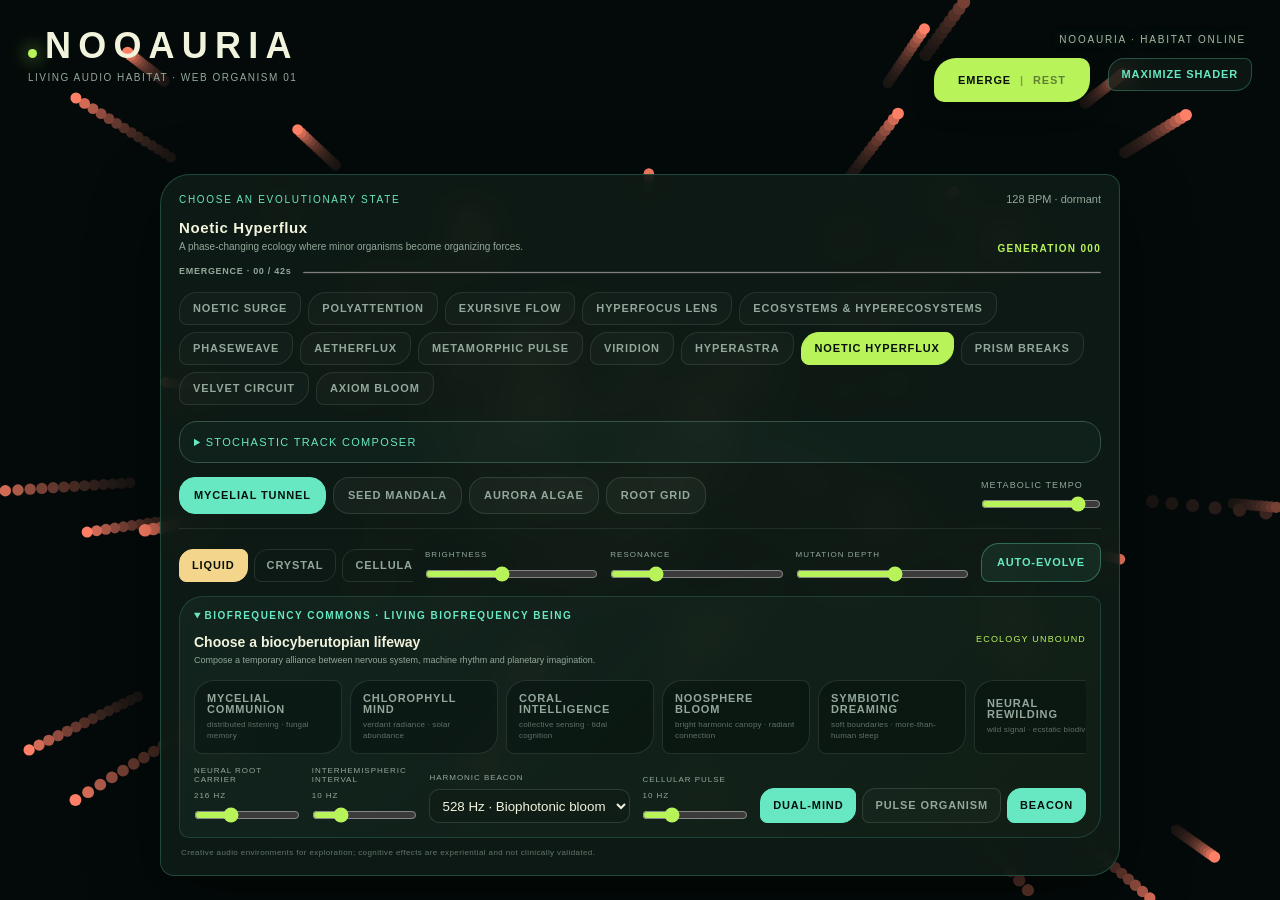
==== app/src/main/assets/web/index.html @ 14dcda0f "Make Exursive Flow surges dominate the background mix" ====
<!DOCTYPE html>
<html lang="en">
<head>
  <meta charset="UTF-8">
  <meta name="viewport" content="width=device-width, initial-scale=1.0, maximum-scale=1.0, user-scalable=no">
  <meta name="theme-color" content="#07100c">
  <meta name="description" content="Nooauria is a living audio ecology of evolutionary force amplifiers, spectral organisms and exursive generative music.">
  <title>Nooauria — Hyperacoustic Force Amplifiers</title>
  <style>
    * { margin: 0; padding: 0; box-sizing: border-box; }
    body, html { width: 100%; height: 100%; overflow: hidden; background-color: #07100C; font-family: sans-serif; }
    #canvas { width: 100%; height: 100%; display: block; }
    #overlay {
      position: absolute; top: 34px; right: 34px;
      color: rgba(241,243,220,0.72); font-size: 10px;
      letter-spacing: 1.8px; text-transform: uppercase;
      pointer-events: none; text-shadow: 0 0 12px rgba(103,232,194,0.35);
    }
    #brand { position: absolute; top: 28px; left: 28px; color: #f1f3dc; }
    #brand strong { display:block; font: 800 clamp(22px,3vw,36px)/1 sans-serif; letter-spacing:.2em; }
    #brand span { display:block; margin-top:8px; color:#93a89b; font-size:10px; letter-spacing:.15em; text-transform:uppercase; }
    #bio-mark { display:inline-block; width:9px; height:9px; margin-right:8px; border-radius:50%; background:#b8f35a; box-shadow:0 0 18px #b8f35a; }
    #maximize-shader { position:absolute; top:58px; right:28px; z-index:4; padding:10px 13px; color:#67e8c2; background:rgba(16,29,23,.72); border:1px solid rgba(103,232,194,.28); border-radius:16px 7px 16px 7px; backdrop-filter:blur(12px); }
    body.shader-maximized #control-dock, body.shader-maximized #brand, body.shader-maximized #overlay { opacity:0; pointer-events:none; }
    body.shader-maximized #maximize-shader { top:18px; right:18px; opacity:.55; }
    body.shader-maximized #awaken { top:18px; }
    #control-dock {
      position:absolute; left:50%; bottom:24px; transform:translateX(-50%); width:min(960px,calc(100% - 32px));
      padding:18px; color:#f1f3dc; background:rgba(16,29,23,.86); border:1px solid rgba(103,232,194,.22);
      border-radius:30px 14px 30px 14px; backdrop-filter:blur(20px); box-shadow:0 22px 70px rgba(0,0,0,.4);
    }
    .dock-head { display:flex; align-items:center; justify-content:space-between; gap:16px; margin-bottom:14px; }
    .eyebrow { color:#67e8c2; font-size:10px; letter-spacing:.17em; text-transform:uppercase; }
    .pulse { color:#93a89b; font-size:11px; }
    .controls { display:grid; grid-template-columns:minmax(0,1fr) auto; gap:14px; align-items:center; }
    button { border:0; font:700 11px/1 sans-serif; letter-spacing:.08em; cursor:pointer; }
    #awaken { position:absolute; top:58px; right:190px; z-index:4; display:flex; align-items:center; justify-content:center; gap:9px; min-width:156px; min-height:44px; padding:15px 18px; color:#07100c; background:#b8f35a; border-radius:22px 10px 22px 10px; box-shadow:0 6px 24px rgba(0,0,0,.25); }
    #awaken.live { background:#ff8066; }
    #awaken .rest-label, #awaken.live .emerge-label { opacity:.5; }
    #awaken.live .rest-label { opacity:1; }
    #awaken .playback-divider { opacity:.35; }
    #awaken:focus-visible { outline:2px solid #f1f3dc; outline-offset:4px; }
    .species { display:flex; gap:7px; overflow:auto; scrollbar-width:none; }
    .species button { padding:12px 14px; white-space:nowrap; color:#93a89b; background:rgba(255,255,255,.035); border:1px solid rgba(147,168,155,.2); border-radius:16px; }
    .species button.active { color:#07100c; background:#67e8c2; border-color:#67e8c2; }
    .tempo { display:flex; flex-direction:column; min-width:120px; gap:6px; color:#93a89b; font-size:9px; letter-spacing:.12em; text-transform:uppercase; }
    input[type=range] { width:120px; accent-color:#b8f35a; }
    .spectral-lab { display:grid; grid-template-columns:1.35fr repeat(3,1fr) auto; gap:12px; align-items:end; margin-top:14px; padding-top:14px; border-top:1px solid rgba(147,168,155,.14); }
    .spectrum-types { display:flex; gap:6px; overflow:auto; scrollbar-width:none; }
    .spectrum-types button { padding:10px 12px; color:#93a89b; background:transparent; border:1px solid rgba(147,168,155,.18); border-radius:14px 7px 14px 7px; white-space:nowrap; }
    .spectrum-types button.active { color:#07100c; background:#f3d58b; border-color:#f3d58b; }
    .spectral-lab label { display:flex; flex-direction:column; gap:7px; color:#93a89b; font-size:8px; letter-spacing:.13em; text-transform:uppercase; }
    .spectral-lab input { width:100%; }
    #evolve { padding:13px 15px; color:#67e8c2; background:rgba(103,232,194,.08); border:1px solid rgba(103,232,194,.35); border-radius:18px 8px 18px 8px; }
    #evolve.active { color:#07100c; background:#67e8c2; box-shadow:0 0 26px rgba(103,232,194,.25); }
    .amplifier-meta { display:flex; align-items:end; justify-content:space-between; gap:20px; margin-bottom:12px; }
    .amplifier-meta strong { display:block; margin-bottom:4px; color:#f1f3dc; font-size:15px; letter-spacing:.04em; }
    .amplifier-meta p { margin:0; color:#93a89b; font-size:10px; line-height:1.4; }
    .generation { flex:0 0 auto; color:#b8f35a; font:700 10px/1 sans-serif; letter-spacing:.13em; text-transform:uppercase; }
    .arrangement-status { display:flex; align-items:center; gap:12px; margin-bottom:12px; color:#93a89b; font:700 9px/1.3 sans-serif; letter-spacing:.08em; }
    #arrangement-readout { white-space:nowrap; }
    #arrangement-progress { flex:1; min-width:0; height:3px; accent-color:#67e8c2; }
    .amplifier-rail { display:flex; flex-wrap:wrap; gap:7px; margin:0 -2px 14px; padding:2px; }
    .amplifier-rail button { padding:10px 13px; color:#93a89b; background:rgba(255,255,255,.025); border:1px solid rgba(147,168,155,.16); border-radius:18px 8px 18px 8px; white-space:nowrap; }
    .amplifier-rail button.active { color:#07100c; background:#b8f35a; border-color:#b8f35a; }
    .disclaimer { margin:10px 2px 0; color:rgba(147,168,155,.65); font-size:8px; letter-spacing:.05em; }
    .resonance-lab { margin-top:14px; padding:14px; background:linear-gradient(135deg,rgba(103,232,194,.055),rgba(184,243,90,.025)); border:1px solid rgba(103,232,194,.16); border-radius:24px 10px 24px 10px; }
    .resonance-lab summary { color:#67e8c2; font:700 10px/1 sans-serif; letter-spacing:.15em; text-transform:uppercase; cursor:pointer; }
    .resonance-intro { display:flex; justify-content:space-between; gap:20px; margin-top:13px; }
    .resonance-intro strong { display:block; color:#f1f3dc; font-size:14px; }
    .resonance-intro p { max-width:540px; margin-top:4px; color:#93a89b; font-size:9px; line-height:1.45; }
    .ecology-state { color:#b8f35a; font-size:9px; letter-spacing:.13em; text-transform:uppercase; white-space:nowrap; }
    .lifeway-rail { display:flex; gap:8px; margin-top:13px; overflow:auto; scrollbar-width:none; }
    .lifeway-rail button { min-width:148px; padding:12px; color:#93a89b; text-align:left; background:rgba(7,16,12,.42); border:1px solid rgba(147,168,155,.18); border-radius:20px 8px 20px 8px; white-space:normal; }
    .lifeway-rail button span { display:block; margin-top:5px; color:rgba(147,168,155,.62); font-size:8px; font-weight:400; letter-spacing:.02em; line-height:1.3; }
    .lifeway-rail button.active { color:#07100c; background:#b8f35a; border-color:#b8f35a; }
    .lifeway-rail button.active span { color:rgba(7,16,12,.68); }
    .frequency-grid { display:grid; grid-template-columns:repeat(4,1fr) auto; gap:12px; align-items:end; margin-top:12px; }
    .frequency-grid label { display:flex; flex-direction:column; gap:7px; color:#93a89b; font-size:8px; letter-spacing:.12em; text-transform:uppercase; }
    .frequency-grid input { width:100%; }
    .frequency-grid select { min-height:34px; padding:0 8px; color:#f1f3dc; background:#101d17; border:1px solid rgba(147,168,155,.22); border-radius:10px; }
    .tone-toggles { display:flex; gap:6px; }
    .tone-toggles button { padding:11px 12px; color:#93a89b; background:rgba(255,255,255,.025); border:1px solid rgba(147,168,155,.2); border-radius:14px 7px 14px 7px; }
    .tone-toggles button.active { color:#07100c; background:#67e8c2; border-color:#67e8c2; }
    @media(max-width:680px){
      #brand{top:20px;left:20px} #overlay{top:72px;left:20px;right:auto} #maximize-shader{top:96px;right:20px} #awaken{top:96px;left:20px;right:auto}
      #control-dock{bottom:10px;padding:14px;max-height:min(76vh,calc(100dvh - 160px));overflow:auto}.controls{grid-template-columns:1fr}.species{grid-column:1/-1;grid-row:1}.tempo{display:none}.spectral-lab{grid-template-columns:1fr 1fr}.spectrum-types{grid-column:1/-1}.spectral-lab label:nth-of-type(3){display:none}#evolve{align-self:stretch}.amplifier-meta{align-items:start}.amplifier-meta p{max-width:260px}.frequency-grid{grid-template-columns:1fr 1fr}.tone-toggles{grid-column:1/-1}.frequency-grid label:nth-of-type(3){grid-column:1/-1}
    }
    @media(max-width:380px){
      #awaken{min-width:136px;gap:6px;padding:15px 12px;font-size:10px} #maximize-shader{padding:12px 10px;font-size:9px}
    }
    #control-dock { max-height:calc(100dvh - 150px); overflow:auto; }
    .track-composer { margin-bottom:14px; padding:14px; border:1px solid #355348; border-radius:18px; background:rgba(103,232,194,.04); }
    .track-composer summary { color:#67e8c2; cursor:pointer; font-size:11px; letter-spacing:.12em; }
    .track-composer p { color:#93a89b; font-size:11px; line-height:1.5; margin:10px 0; }
    .track-pool { display:flex; flex-wrap:wrap; gap:8px 14px; margin:12px 0; }
    .track-pool label { color:#d2e5d9; font-size:11px; display:flex; align-items:center; gap:5px; }
    .track-options { display:flex; flex-wrap:wrap; align-items:center; gap:12px; font-size:11px; }
    .track-options input { width:72px; padding:8px; background:#101d17; color:#f1f3dc; border:1px solid #355348; border-radius:8px; }
    .track-options select { padding:8px; background:#101d17; color:#f1f3dc; border:1px solid #355348; border-radius:8px; }
    .track-options button { padding:12px; border-radius:12px; background:#67e8c2; color:#07100c; }
    #track-status { display:block; margin-top:12px; color:#b8f35a; font-size:11px; line-height:1.5; }
    #track-progress { width:100%; height:5px; accent-color:#67e8c2; }
    button:focus-visible, input:focus-visible, select:focus-visible, summary:focus-visible { outline:2px solid #f3d58b; outline-offset:3px; }
  </style>
</head>
<body>
  <canvas id="canvas"></canvas>
  <div id="brand"><strong><i id="bio-mark"></i>NOOAURIA</strong><span>living audio habitat · web organism 01</span></div>
  <div id="overlay">NOOAURIA · HABITAT ONLINE</div>
  <button id="awaken" type="button" aria-label="Emerge | Rest" aria-pressed="false" aria-describedby="pulse-readout" title="Emerge: start the selected biodynamic"><span class="emerge-label">EMERGE</span><span class="playback-divider" aria-hidden="true">|</span><span class="rest-label">REST</span></button>
  <button id="maximize-shader" type="button" aria-label="Maximize shader">MAXIMIZE SHADER</button>
  <section id="control-dock" aria-label="Nooauria habitat controls">
    <div class="dock-head"><span class="eyebrow">Choose an evolutionary state</span><span class="pulse" id="pulse-readout">128 BPM · dormant</span></div>
    <div class="amplifier-meta">
      <div><strong id="amplifier-title">Noetic Hyperflux</strong><p id="amplifier-description">A phase-changing ecology where minor organisms become organizing forces.</p></div>
      <span class="generation" id="generation-readout">generation 000</span>
    </div>
    <div class="arrangement-status"><span id="arrangement-readout" role="timer">EMERGENCE · 00 / 42s</span><progress id="arrangement-progress" max="42" value="0" aria-label="42-second arrangement progress"></progress></div>
    <div class="amplifier-rail" aria-label="Cognitive force amplifiers">
      <button type="button" data-amplifier="NOETIC_SURGE">NOETIC SURGE</button>
      <button type="button" data-amplifier="POLYATTENTION">POLYATTENTION</button>
      <button type="button" data-amplifier="EXURSIVE_FLOW">EXURSIVE FLOW</button>
      <button type="button" data-amplifier="HYPERFOCUS_LENS">HYPERFOCUS LENS</button>
      <button type="button" data-amplifier="DIVERGENCE_ENGINE">ECOSYSTEMS &amp; HYPERECOSYSTEMS</button>
      <button type="button" data-amplifier="PHASEWEAVE">PHASEWEAVE</button>
      <button type="button" data-amplifier="AETHERFLUX">AETHERFLUX</button>
      <button type="button" data-amplifier="METAMORPHIC_PULSE">METAMORPHIC PULSE</button>
      <button type="button" data-amplifier="VIRIDION">VIRIDION</button>
      <button type="button" data-amplifier="HYPERASTRA">HYPERASTRA</button>
      <button type="button" class="active" data-amplifier="NOETIC_HYPERFLUX">NOETIC HYPERFLUX</button>
      <button type="button" data-amplifier="PRISM_BREAKS">PRISM BREAKS</button>
      <button type="button" data-amplifier="VELVET_CIRCUIT">VELVET CIRCUIT</button>
      <button type="button" data-amplifier="AXIOM_BLOOM">AXIOM BLOOM</button>
    </div>
    <details class="track-composer">
      <summary>STOCHASTIC TRACK COMPOSER</summary>
      <p>Combine hyperfluxes into a new journey. Produced EDM / IDM hyperdynamics: a focused low end, swung percussion, recurring hooks and evolving stereo textures. Generate a new combination every 3 seconds, or set your own interval. Emerge / Rest pauses and resumes.</p>
      <div class="track-pool" aria-label="Hyperfluxes available for generation"><label><input type="checkbox" data-track-mode="NOETIC_SURGE" checked>Noetic Surge</label><label><input type="checkbox" data-track-mode="POLYATTENTION" checked>Polyattention</label><label><input type="checkbox" data-track-mode="EXURSIVE_FLOW" checked>Exursive Flow</label><label><input type="checkbox" data-track-mode="HYPERFOCUS_LENS" checked>Hyperfocus Lens</label><label><input type="checkbox" data-track-mode="DIVERGENCE_ENGINE" checked>Divergence Engine</label><label><input type="checkbox" data-track-mode="PHASEWEAVE" checked>Phaseweave</label><label><input type="checkbox" data-track-mode="AETHERFLUX" checked>Aetherflux</label><label><input type="checkbox" data-track-mode="METAMORPHIC_PULSE" checked>Metamorphic Pulse</label><label><input type="checkbox" data-track-mode="VIRIDION" checked>Viridion</label><label><input type="checkbox" data-track-mode="HYPERASTRA" checked>Hyperastra</label><label><input type="checkbox" data-track-mode="NOETIC_HYPERFLUX" checked>Noetic Hyperflux</label><label><input type="checkbox" data-track-mode="PRISM_BREAKS" checked>Prism Breaks</label><label><input type="checkbox" data-track-mode="VELVET_CIRCUIT" checked>Velvet Circuit</label><label><input type="checkbox" data-track-mode="AXIOM_BLOOM" checked>Axiom Bloom</label></div>
      <div class="track-options">
        <label>Length <select id="track-length"><option value="126">2:06</option><option value="252" selected>4:12</option><option value="378">6:18</option></select></label>
        <label>Interval (seconds) <input id="track-interval" type="number" min="0.5" max="42" step="0.5" value="3"></label>
        <label>Variation <select id="track-variation"><option value="0.25">Gentle</option><option value="0.6" selected>Exploratory</option><option value="1">Wild</option></select></label>
        <button type="button" id="generate-track">GENERATE &amp; PLAY</button>
        <button type="button" id="leave-track">LEAVE TRACK</button>
      </div>
      <output id="track-status" aria-live="polite">Select at least two hyperfluxes, then generate a track.</output>
      <progress id="track-progress" max="1" value="0" aria-label="Generated track progress"></progress>
    </details>
    <div class="controls">
      <div class="species" aria-label="Visual habitats">
        <button type="button" class="active" data-geometry="COSMIC_TUNNEL">MYCELIAL TUNNEL</button>
        <button type="button" data-geometry="SACRED_MANDALA">SEED MANDALA</button>
        <button type="button" data-geometry="AURORA_WAVES">AURORA ALGAE</button>
        <button type="button" data-geometry="NEON_GRID">ROOT GRID</button>
      </div>
      <label class="tempo">Metabolic tempo <input id="tempo" type="range" min="80" max="190" value="174" aria-label="Metabolic tempo"></label>
    </div>
    <div class="spectral-lab" aria-label="Spectral laboratory">
      <div class="spectrum-types">
        <button type="button" class="active" data-spectrum="LIQUID">LIQUID</button>
        <button type="button" data-spectrum="CRYSTAL">CRYSTAL</button>
        <button type="button" data-spectrum="CELLULAR">CELLULAR</button>
        <button type="button" data-spectrum="FERAL">FERAL</button>
      </div>
      <label>Brightness <input id="brightness" type="range" min="0" max="100" value="44"></label>
      <label>Resonance <input id="resonance" type="range" min="0" max="100" value="24"></label>
      <label>Mutation depth <input id="mutation-depth" type="range" min="0" max="100" value="58"></label>
      <button id="evolve" type="button">AUTO-EVOLVE</button>
    </div>
    <details class="resonance-lab" open>
      <summary>Biofrequency commons · living biofrequency being</summary>
      <div class="resonance-intro">
        <div><strong id="lifeway-title">Choose a biocyberutopian lifeway</strong><p id="lifeway-description">Compose a temporary alliance between nervous system, machine rhythm and planetary imagination.</p></div>
        <span class="ecology-state" id="ecology-state">ecology unbound</span>
      </div>
      <div class="lifeway-rail" aria-label="Biocyberutopian lifeways">
        <button type="button" data-lifeway="MYCELIAL_COMMUNION">MYCELIAL COMMUNION<span>distributed listening · fungal memory</span></button>
        <button type="button" data-lifeway="CHLOROPHYLL_MIND">CHLOROPHYLL MIND<span>verdant radiance · solar abundance</span></button>
        <button type="button" data-lifeway="CORAL_INTELLIGENCE">CORAL INTELLIGENCE<span>collective sensing · tidal cognition</span></button>
        <button type="button" data-lifeway="NOOSPHERE_BLOOM">NOOSPHERE BLOOM<span>bright harmonic canopy · radiant connection</span></button>
        <button type="button" data-lifeway="SYMBIOTIC_DREAMING">SYMBIOTIC DREAMING<span>soft boundaries · more-than-human sleep</span></button>
        <button type="button" data-lifeway="NEURAL_REWILDING">NEURAL REWILDING<span>wild signal · ecstatic biodiversity</span></button>
        <button type="button" data-lifeway="POSTHUMAN_STILLNESS">POSTHUMAN STILLNESS<span>slow intelligence · machinic calm</span></button>
      </div>
      <div class="frequency-grid">
        <label>Neural root carrier <span id="carrier-value">216 Hz</span><input id="carrier-frequency" type="range" min="80" max="500" value="216"></label>
        <label>Interhemispheric interval <span id="beat-value">10 Hz</span><input id="beat-frequency" type="range" min="0.5" max="40" step="0.5" value="10"></label>
        <label>Harmonic beacon
          <select id="solfeggio-frequency">
            <option value="174">174 Hz · Root substrate</option><option value="285">285 Hz · Tissue memory</option><option value="396">396 Hz · Pattern release</option>
            <option value="417">417 Hz · Adaptive mutation</option><option value="432">432 Hz · Planetary accord</option><option value="528" selected>528 Hz · Biophotonic bloom</option>
            <option value="639">639 Hz · Symbiotic link</option><option value="741">741 Hz · Expressive signal</option><option value="852">852 Hz · Noospheric order</option>
            <option value="963">963 Hz · Crown canopy</option>
          </select>
        </label>
        <label>Cellular pulse <span id="iso-value">10 Hz</span><input id="iso-frequency" type="range" min="0.5" max="40" step="0.5" value="10"></label>
        <div class="tone-toggles">
          <button id="binaural-toggle" type="button" class="active">DUAL-MIND</button>
          <button id="iso-toggle" type="button">PULSE ORGANISM</button>
          <button id="sol-toggle" type="button" class="active">BEACON</button>
        </div>
      </div>
    </details>
    <p class="disclaimer">Creative audio environments for exploration; cognitive effects are experiential and not clinically validated.</p>
  </section>

  <script>
    // --- AUDIO CONTEXT SETUP ---
    let audioCtx = null;
    let crystalLeadWave = null;
    let masterGain = null;
    let productionBus = null;
    let crystalEcho = null;
    let filterNode = null;
    let eqLowNode = null;
    let eqMidNode = null;
    let eqHighNode = null;
    let delayNode = null;
    let delayReturnGain = null;
    let delayFeedback = null;
    let analyserNode = null;
    const activeVoices = new Set();
    const maxActiveVoices = 22;

    function reserveVoice(durationSeconds) {
      if (!audioCtx || audioCtx.state !== 'running') return null;
      // Audio-time expiry also recovers a reservation if voice construction ever throws.
      for (const voice of activeVoices) {
        if (voice.expiresAt <= audioCtx.currentTime) voice.dispose();
      }
      if (activeVoices.size >= maxActiveVoices) return null;
      const voice = { sources: [], nodes: [], expiresAt: audioCtx.currentTime + durationSeconds + .1 };
      voice.dispose = () => {
        if (!activeVoices.delete(voice)) return;
        for (const source of voice.sources) {
          try { source.stop(); } catch (_) { /* Already stopped or context closed. */ }
        }
        for (const node of [...voice.sources, ...voice.nodes]) node.disconnect();
      };
      activeVoices.add(voice);
      return voice;
    }

    function trackVoice(voice, sources, nodes) {
      voice.sources = sources;
      voice.nodes = nodes;
      let remaining = sources.length;
      for (const source of sources) {
        source.addEventListener('ended', () => {
          if (--remaining === 0) voice.dispose();
        }, { once: true });
      }
    }

    function clearSynthVoices() {
      for (const voice of activeVoices) voice.dispose();
    }

    // --- COGNITIVE FREQUENCY NODES ---
    let binauralLeftOsc = null;
    let binauralRightOsc = null;
    let binauralLeftPanner = null;
    let binauralRightPanner = null;
    let binauralGain = null;

    let isochronicOsc = null;
    let isochronicGain = null;
    let isochronicLfo = null;
    let isochronicDepth = null;

    let solfeggioOsc = null;
    let solfeggioGain = null;
    let solfeggioHarmonicOsc = null;
    let solfeggioHarmonicGain = null;

    let brownNoiseNode = null;
    let brownNoiseGain = null;

    function setupBrownNoise() {
      if (!audioCtx) return;
      const bufferSize = audioCtx.sampleRate * 2;
      const buffer = audioCtx.createBuffer(1, bufferSize, audioCtx.sampleRate);
      const data = buffer.getChannelData(0);
      let lastOut = 0.0;
      for (let i = 0; i < bufferSize; i++) {
        const white = Math.random() * 2 - 1;
        data[i] = (lastOut + (0.02 * white)) / 1.02; // Brown noise filter
        lastOut = data[i];
        data[i] *= 3.5;
      }
      brownNoiseNode = audioCtx.createBufferSource();
      brownNoiseNode.buffer = buffer;
      brownNoiseNode.loop = true;

      brownNoiseGain = audioCtx.createGain();
      brownNoiseGain.gain.value = state.brownNoiseEnabled ? state.brownNoiseVolume * 0.15 : 0.0;

      brownNoiseNode.connect(brownNoiseGain);
      brownNoiseGain.connect(analyserNode);
      brownNoiseNode.start();
    }

    // --- ENGINE STATE ---
    let state = {
      isPlaying: false,
      bpm: 128,
      genre: 'MELODIC_TECHNO',
      activeSection: 'DROP',
      filterCutoff: 0.8, // 0.0 to 1.0
      eqLow: 0, eqMid: 0, eqHigh: 0,
      reverb: 0.2, delay: 0.15,
      // Cognitive State
      binauralEnabled: true,
      binauralCarrierHz: 216.0,
      binauralBeatHz: 10.0, // Alpha
      binauralVol: 0.4,
      isochronicEnabled: false,
      isochronicHz: 10.0,
      isochronicVol: 0.3,
      solfeggioEnabled: true,
      solfeggioHz: 528,
      solfeggioVol: 0.35,
      harmonicRatio: 1.5,
      harmonicVol: 0.0,
      // Visualizer State
      geometry: 'COSMIC_TUNNEL',
      primaryColor: '#B8F35A',
      secondaryColor: '#67E8C2',
      accentColor: '#FF8066',
      audioSensitivity: 1.0,
      speed: 1.0,
      particleDensity: 300,
      bloomIntensity: 0.8,
      waveShape: 'triangle',
      spectrumMode: 'LIQUID',
      resonance: 0.24,
      mutationDepth: 0.58,
      generativeEnabled: false,
      amplifierMode: 'NOETIC_HYPERFLUX',
      divergence: 0.72,
      multiplicity: 0.68,
      coherence: 0.56,
      exursion: 0.78,
      generation: 0,
      lifewayMode: null,
      biodynamicShader: true
    };

    let stepIndex = 0;
    let sequencerTimer = null;
    let playbackEpoch = 0;
    let audioStartRequest = null;
    let audioStopRequest = null;
    const ARRANGEMENT_SECONDS = 42;
    const arrangementChapters = ['EMERGENCE', 'BRANCHING', 'ASCENT', 'OPEN SPACE', 'FLOURISH', 'RETURN'];
    let arrangementElapsed = 0;
    let arrangementAnchor = null;
    let currentArrangement = null;

    // Audio time, not bars or wall time: changing tempo never shortens the 42-second form.
    function arrangementTime() {
      return arrangementElapsed + (arrangementAnchor === null || !audioCtx ? 0 : Math.max(0, audioCtx.currentTime - arrangementAnchor));
    }
    function freezeArrangement() {
      arrangementElapsed = arrangementTime();
      arrangementAnchor = null;
    }
    function resetArrangement() {
      arrangementElapsed = 0;
      arrangementAnchor = null;
      currentArrangement = null;
      stepIndex = 0;
      state.generation = 0;
      updateArrangementReadout();
    }
    function updateArrangementReadout() {
      const position = arrangementTime() % ARRANGEMENT_SECONDS;
      const chapter = Math.min(5, Math.floor(position / 7));
      document.getElementById('arrangement-readout').textContent = `${arrangementChapters[chapter]} · ${String(Math.floor(position)).padStart(2, '0')} / 42s`;
      document.getElementById('arrangement-progress').value = position;
    }

    let limiterNode = null;
    let delayFilter = null;

    function initAudio() {
      if (audioCtx && audioCtx.state !== 'closed') return;
      clearSequencerClock();
      clearSynthVoices();
      playbackEpoch++;
      audioStartRequest = null;
      audioStopRequest = null;
      crystalLeadWave = null;
      const AudioContext = window.AudioContext || window.webkitAudioContext;
      audioCtx = new AudioContext({ latencyHint: 'interactive' });

      limiterNode = audioCtx.createDynamicsCompressor();
      limiterNode.threshold.value = -8.0;
      limiterNode.knee.value = 5.0;
      limiterNode.ratio.value = 14.0;
      limiterNode.attack.value = 0.008;
      limiterNode.release.value = 0.12;

      masterGain = audioCtx.createGain();
      masterGain.gain.value = 0.28;
      // Harmonic voices duck beneath the kick; percussion retains its transient.
      productionBus = audioCtx.createGain();
      productionBus.gain.value = .8;
      productionBus.connect(masterGain);
      crystalEcho = audioCtx.createDelay();
      crystalEcho.delayTime.value = 45 / state.bpm;
      const echoFilter = audioCtx.createBiquadFilter();
      echoFilter.type = 'highpass'; echoFilter.frequency.value = 900;
      const echoReturn = audioCtx.createGain(); echoReturn.gain.value = .22;
      crystalEcho.connect(echoFilter); echoFilter.connect(echoReturn);
      echoReturn.connect(productionBus); echoReturn.connect(crystalEcho);

      filterNode = audioCtx.createBiquadFilter();
      filterNode.type = 'lowpass';
      filterNode.frequency.value = 8000;
      filterNode.Q.value = 2;

      eqLowNode = audioCtx.createBiquadFilter();
      eqLowNode.type = 'lowshelf';
      eqLowNode.frequency.value = 250;

      eqMidNode = audioCtx.createBiquadFilter();
      eqMidNode.type = 'peaking';
      eqMidNode.frequency.value = 1500;
      eqMidNode.Q.value = 1;

      eqHighNode = audioCtx.createBiquadFilter();
      eqHighNode.type = 'highshelf';
      eqHighNode.frequency.value = 4000;

      delayNode = audioCtx.createDelay();
      delayNode.delayTime.value = 0.25;
      delayReturnGain = audioCtx.createGain();
      delayReturnGain.gain.value = state.spectrumMode === 'CRYSTAL' ? 0 : 1;
      delayFeedback = audioCtx.createGain();
      delayFeedback.gain.value = 0.15;

      delayFilter = audioCtx.createBiquadFilter();
      delayFilter.type = 'lowpass';
      delayFilter.frequency.value = 2500;

      delayNode.connect(delayFilter);
      delayFilter.connect(delayFeedback);
      delayFeedback.connect(delayNode);

      analyserNode = audioCtx.createAnalyser();
      analyserNode.fftSize = 128;

      // Routing chain with Limiter protection
      masterGain.connect(filterNode);
      filterNode.connect(eqLowNode);
      eqLowNode.connect(eqMidNode);
      eqMidNode.connect(eqHighNode);
      eqHighNode.connect(analyserNode);
      analyserNode.connect(limiterNode);
      limiterNode.connect(audioCtx.destination);

      eqHighNode.connect(delayNode);
      delayNode.connect(delayReturnGain);
      delayReturnGain.connect(masterGain);

      setupCognitiveSynth();
      applyAudioParameters();
      const context = audioCtx;
      context.addEventListener('statechange', () => {
        if (context !== audioCtx) return;
        if (context.state !== 'running') clearSequencerClock();
        if (state.isPlaying && !audioStopRequest) startSequencer();
        updatePlaybackStatus();
      });
    }

    function recoverPlayback(event) {
      const gesture = event && (event.type === 'click' || event.type === 'touchstart');
      if (state.isPlaying) startSequencer(gesture);
    }
    document.addEventListener('click', recoverPlayback);
    document.addEventListener('touchstart', recoverPlayback, { passive: true });
    document.addEventListener('visibilitychange', () => {
      if (!document.hidden) recoverPlayback();
    });
    window.addEventListener('focus', recoverPlayback);
    window.addEventListener('pageshow', recoverPlayback);

    function setupCognitiveSynth() {
      if (!audioCtx) return;
      const atmosphereLevel = state.amplifierMode === 'EXURSIVE_FLOW' ? .2 : 1;

      binauralGain = audioCtx.createGain();
      binauralGain.gain.value = state.binauralEnabled ? state.binauralVol * 0.2 * atmosphereLevel : 0.0;

      binauralLeftPanner = audioCtx.createStereoPanner ? audioCtx.createStereoPanner() : null;
      binauralRightPanner = audioCtx.createStereoPanner ? audioCtx.createStereoPanner() : null;

      if (binauralLeftPanner) binauralLeftPanner.pan.value = -1.0;
      if (binauralRightPanner) binauralRightPanner.pan.value = 1.0;

      binauralLeftOsc = audioCtx.createOscillator();
      binauralRightOsc = audioCtx.createOscillator();

      binauralLeftOsc.type = 'sine';
      binauralRightOsc.type = 'sine';

      updateBinauralFreqs();

      if (binauralLeftPanner && binauralRightPanner) {
        binauralLeftOsc.connect(binauralLeftPanner);
        binauralLeftPanner.connect(binauralGain);
        binauralRightOsc.connect(binauralRightPanner);
        binauralRightPanner.connect(binauralGain);
      } else {
        binauralLeftOsc.connect(binauralGain);
        binauralRightOsc.connect(binauralGain);
      }
      binauralGain.connect(analyserNode);

      binauralLeftOsc.start();
      binauralRightOsc.start();

      solfeggioGain = audioCtx.createGain();
      solfeggioGain.gain.value = state.solfeggioEnabled ? state.solfeggioVol * 0.15 * atmosphereLevel : 0.0;
      solfeggioOsc = audioCtx.createOscillator();
      solfeggioOsc.type = 'sine';
      solfeggioOsc.frequency.value = state.solfeggioHz;
      solfeggioOsc.connect(solfeggioGain);
      solfeggioGain.connect(analyserNode);
      solfeggioOsc.start();

      solfeggioHarmonicGain = audioCtx.createGain();
      solfeggioHarmonicGain.gain.value = state.solfeggioEnabled ? state.harmonicVol * atmosphereLevel : 0.0;
      solfeggioHarmonicOsc = audioCtx.createOscillator();
      solfeggioHarmonicOsc.type = 'sine';
      solfeggioHarmonicOsc.frequency.value = state.solfeggioHz * state.harmonicRatio;
      solfeggioHarmonicOsc.connect(solfeggioHarmonicGain);
      solfeggioHarmonicGain.connect(analyserNode);
      solfeggioHarmonicOsc.start();

      isochronicGain = audioCtx.createGain();
      isochronicGain.gain.value = state.isochronicEnabled ? state.isochronicVol * 0.075 * atmosphereLevel : 0.0;
      isochronicOsc = audioCtx.createOscillator();
      isochronicOsc.type = 'sine';
      isochronicOsc.frequency.value = state.binauralCarrierHz;
      isochronicLfo = audioCtx.createOscillator();
      // Sine modulation avoids the sharp discontinuities/clicks of a square LFO.
      isochronicLfo.type = 'sine';
      isochronicLfo.frequency.value = state.isochronicHz;
      isochronicDepth = audioCtx.createGain();
      isochronicDepth.gain.value = state.isochronicEnabled ? state.isochronicVol * 0.075 * atmosphereLevel : 0.0;
      isochronicLfo.connect(isochronicDepth);
      isochronicDepth.connect(isochronicGain.gain);
      isochronicOsc.connect(isochronicGain);
      isochronicGain.connect(analyserNode);
      isochronicOsc.start();
      isochronicLfo.start();
    }

    function updateBinauralFreqs() {
      if (!binauralLeftOsc || !binauralRightOsc) return;
      const carrier = state.binauralCarrierHz;
      const beat = state.binauralBeatHz;
      binauralLeftOsc.frequency.value = carrier - (beat / 2.0);
      binauralRightOsc.frequency.value = carrier + (beat / 2.0);
    }

    // Genre Scales (Hz)
    const genreScales = {
      PSYTRANCE: [130.81, 138.59, 164.81, 174.61, 196.00, 207.65, 246.94, 261.63, 277.18, 329.63, 349.23, 392.00, 523.25], // Phrygian Dark
      MELODIC_TECHNO: [130.81, 155.56, 174.61, 196.00, 233.08, 261.63, 311.13, 349.23, 392.00, 466.16, 523.25], // Minor Pentatonic Aeolian
      PROGRESSIVE_HOUSE: [130.81, 146.83, 164.81, 174.61, 196.00, 220.00, 246.94, 261.63, 293.66, 329.63, 440.00, 523.25], // Major Euphoric
      CYBERPUNK_TRANCE: [130.81, 138.59, 155.56, 174.61, 185.00, 207.65, 233.08, 261.63, 277.18, 311.13, 370.00, 466.16], // Dark Locrian Industrial
      AMBIENT_LOFI: [130.81, 146.83, 155.56, 174.61, 196.00, 220.00, 233.08, 261.63, 293.66, 311.13, 392.00, 440.00] // Jazz 7th Chill Dorian
    };

    // Six seven-second chapters, with a distinct harmonic journey and melodic vocabulary per being.
    // The short percussion cells remain the pulse, not the length of the composition.
    const arrangementScores = {
      AXIOM_BLOOM: { harmony:[0,3,7,5,-2,0], motif:[0,2,4,1,3,2,0,4,2,1,3,0], stride:3, register:1 },
      VELVET_CIRCUIT: { harmony:[0,-2,5,7,3,0], motif:[0,2,4,1,3,2,0,4,2,1,3,0], stride:3, register:1 },
      PRISM_BREAKS: { harmony:[0,5,-2,7,1,3], motif:[0,2,4,1,3,2,0,4,2,1,3,0], stride:3, register:1 },
      NOETIC_SURGE:      { harmony:[0,-2,3,-5,7,0], motif:[0,5,1,8,3,10,2,7,4,11,6,9], stride:1, register:3 },
      POLYATTENTION:     { harmony:[0,7,4,9,5,2], motif:[0,4,1,7,2,9,5,3,11,6,10,8], stride:3, register:1.5 },
      EXURSIVE_FLOW:     { harmony:[0,5,3,8,7,2], motif:[0,2,5,3,7,4,9,6,11,8,10,5], stride:3, register:1 },
      HYPERFOCUS_LENS:   { harmony:[0,0,5,2,7,0], motif:[0,2,0,4,0,5,2,0,7,4,2,0], stride:4, register:1 },
      DIVERGENCE_ENGINE: { harmony:[0,1,5,-2,8,3], motif:[0,3,7,1,5,9,2,6,11,4,8,10], stride:3, register:1.25 },
      PHASEWEAVE:        { harmony:[0,5,-2,3,7,2], motif:[0,3,1,4,2,5,3,7,4,8,5,9], stride:3, register:1 },
      AETHERFLUX:        { harmony:[0,-5,3,7,5,0], motif:[0,7,4,9,2,11,5,8,3,10,6,1], stride:8, register:.75 },
      METAMORPHIC_PULSE: { harmony:[0,1,-2,6,3,7], motif:[0,1,5,2,8,3,10,4,7,6,11,9], stride:2, register:1.5 },
      VIRIDION:          { harmony:[0,5,7,2,9,0], motif:[0,2,4,7,5,9,7,11,9,6,4,2], stride:4, register:1.5 },
      HYPERASTRA:        { harmony:[0,7,3,-2,5,0], motif:[0,7,2,9,4,11,5,10,3,8,1,6], stride:4, register:2 },
      NOETIC_HYPERFLUX:  { harmony:[0,3,6,-2,7,1], motif:[0,2,6,1,7,3,9,4,11,5,8,10], stride:2, register:1.5 }
    };

    function arrangementAt(seconds, mode = state.amplifierMode) {
      const position = Math.max(0, seconds) % ARRANGEMENT_SECONDS;
      const cycle = Math.floor(Math.max(0, seconds) / ARRANGEMENT_SECONDS);
      const chapter = Math.min(5, Math.floor(position / 7));
      const score = arrangementScores[mode] || arrangementScores.NOETIC_HYPERFLUX;
      const arrangement = { position, cycle, chapter, score,
        transpose: Math.pow(2, score.harmony[chapter] / 12),
        leadLevel: [.72, .86, 1, .58, 1.08, .8][chapter],
        bassLevel: [.88, .94, 1, .74, 1, .9][chapter],
        hatLevel: [.7, .82, 1, .48, 1, .72][chapter] };
      if (mode === 'NOETIC_SURGE') {
        // Irregular pressure waves and abrupt accents, not a constant wall of extra gain.
        const pressure = Math.pow(.5 + .5 * Math.sin(seconds * 3.7 + Math.sin(seconds * 1.13) * 2.6), 2);
        const fracture = (stepIndex * 7 + Math.floor(stepIndex / 16) * 11) % 19;
        arrangement.surgeEnergy = fracture === 8 ? .08 : (fracture < 3 ? 1 : .16 + pressure * .84);
        arrangement.leadLevel *= .24 + arrangement.surgeEnergy * 1.04;
        arrangement.bassLevel *= .76 + arrangement.surgeEnergy * .24;
        arrangement.hatLevel *= .46 + arrangement.surgeEnergy * .54;
      }
      return arrangement;
    }

    function playArrangementPhrase(arrangement, step, scale, now) {
      const { chapter, cycle, score } = arrangement;
      const bar = Math.floor(stepIndex / 16);
      const stride = chapter === 3 ? score.stride * 2 : (chapter === 4 ? Math.max(state.amplifierMode === 'NOETIC_SURGE' ? 1 : 2, score.stride - 1) : score.stride);
      // Each bar advances through a long melody rather than restarting the same arpeggio.
      if (stepIndex % stride === 0) {
        const cursor = Math.floor(stepIndex / stride) + chapter * 5 + cycle * 7;
        const direction = chapter === 3 || chapter === 5 ? -1 : 1;
        const index = ((cursor * direction) % score.motif.length + score.motif.length) % score.motif.length;
        const degree = (score.motif[index] + Math.floor(cursor / score.motif.length) * 2) % scale.length;
        const length = state.amplifierMode === 'AETHERFLUX' ? .85 : [.16,.12,.1,.28,.09,.2][chapter];
        playSynthLead(now, scale[degree] * score.register, length, .115);
      }
      // Evolving turnarounds articulate the chapters without replacing each genre's groove.
      if (chapter !== 3 && step >= 12 && (step + bar * 3 + chapter) % (chapter === 4 ? 2 : 5) === 0) {
        if (state.amplifierMode === 'AETHERFLUX' || state.amplifierMode === 'HYPERASTRA') {
          playSynthLead(now, scale[(bar + chapter * 2 + step) % scale.length] * 2, .075, .075);
        } else {
          playGhostSnare(now, .24 + chapter * .045);
        }
      }
    }

    function playKick(time) {
      const voice = reserveVoice(.32);
      if (!voice) return;
      const osc = audioCtx.createOscillator();
      const gain = audioCtx.createGain();
      trackVoice(voice, [osc], [gain]);
      osc.type = 'sine';

      const isLofi = state.genre === 'AMBIENT_LOFI';
      const isPsy = state.genre === 'PSYTRANCE';

      osc.frequency.setValueAtTime(isPsy ? 160 : (isLofi ? 100 : 130), time);
      osc.frequency.exponentialRampToValueAtTime(isPsy ? 45 : (isLofi ? 30 : 36), time + (isLofi ? 0.15 : 0.08));

      gain.gain.setValueAtTime((isLofi ? 0.3 : 0.45) * (currentArrangement?.bassLevel ?? 1), time);
      gain.gain.exponentialRampToValueAtTime(0.001, time + (isLofi ? 0.3 : 0.22));

      osc.connect(gain);
      gain.connect(masterGain);
      osc.start(time);
      osc.stop(time + (isLofi ? 0.3 : 0.22));
    }

    function playHiHat(time, open = false) {
      const voice = reserveVoice(open ? .16 : .08);
      if (!voice) return;
      const isLofi = state.genre === 'AMBIENT_LOFI';
      const bufferSize = audioCtx.sampleRate * (open ? 0.12 : 0.04);
      const buffer = audioCtx.createBuffer(1, bufferSize, audioCtx.sampleRate);
      const output = buffer.getChannelData(0);
      for (let i = 0; i < bufferSize; i++) {
        output[i] = Math.random() * 2 - 1;
      }
      const whiteNoise = audioCtx.createBufferSource();
      whiteNoise.buffer = buffer;

      const filter = audioCtx.createBiquadFilter();
      filter.type = 'highpass';
      filter.frequency.value = isLofi ? 4500 : 7500;

      const gain = audioCtx.createGain();
      trackVoice(voice, [whiteNoise], [filter, gain]);
      gain.gain.setValueAtTime((open ? 0.075 : 0.05) * (currentArrangement?.hatLevel ?? 1), time);
      gain.gain.exponentialRampToValueAtTime(0.001, time + (open ? 0.12 : 0.04));

      whiteNoise.connect(filter);
      filter.connect(gain);
      gain.connect(masterGain);
      whiteNoise.start(time);
      whiteNoise.stop(time + (open ? 0.12 : 0.04));
    }

    function playSnare(time, level = 1) {
      const voice = reserveVoice(.16);
      if (!voice) return;
      const osc = audioCtx.createOscillator();
      const gain = audioCtx.createGain();
      trackVoice(voice, [osc], [gain]);
      const surge = state.amplifierMode === 'NOETIC_SURGE';
      osc.type = surge ? 'triangle' : (state.waveShape === 'sine' ? 'sine' : (state.genre === 'CYBERPUNK_TRANCE' ? 'sawtooth' : 'triangle'));
      osc.frequency.setValueAtTime(surge ? 285 : 170, time);
      osc.frequency.exponentialRampToValueAtTime(surge ? 115 : 75, time + (surge ? .055 : .09));
      gain.gain.setValueAtTime(0.2 * level, time);
      gain.gain.exponentialRampToValueAtTime(0.005, time + 0.12);

      osc.connect(gain);
      gain.connect(masterGain);
      osc.start(time);
      osc.stop(time + 0.12);

      if (!surge && state.amplifierMode !== 'POLYATTENTION') playHiHat(time, true);
    }

    function playGhostSnare(time, level = .42) {
      const voice = reserveVoice(.1);
      if (!voice) return;
      const buffer = audioCtx.createBuffer(1, Math.floor(audioCtx.sampleRate * .055), audioCtx.sampleRate);
      const data = buffer.getChannelData(0);
      for (let i = 0; i < data.length; i++) data[i] = (Math.random() * 2 - 1) * Math.pow(1 - i / data.length, 2);
      const source = audioCtx.createBufferSource();
      const filter = audioCtx.createBiquadFilter();
      const gain = audioCtx.createGain();
      trackVoice(voice, [source], [filter, gain]);
      source.buffer = buffer;
      filter.type = 'bandpass';
      filter.frequency.value = 1850;
      filter.Q.value = 1.4;
      gain.gain.setValueAtTime(.065 * level, time);
      gain.gain.exponentialRampToValueAtTime(.001, time + .055);
      source.connect(filter);
      filter.connect(gain);
      gain.connect(masterGain);
      source.start(time);
      source.stop(time + .06);
    }

    const exursivePercussionCache = new Map();
    function playExursivePercussion(time, texture = 'static', level = .6, pan = 0, pressure = 0) {
      const duration = texture === 'body' ? .14 : texture === 'surge' ? .16 : .055;
      const voice = reserveVoice(Math.max(0, time - audioCtx.currentTime) + duration + .04);
      if (!voice) return;
      const key = `${audioCtx.sampleRate}:${texture}`;
      let buffer = exursivePercussionCache.get(key);
      if (!buffer) {
        buffer = audioCtx.createBuffer(1, Math.ceil(audioCtx.sampleRate * duration), audioCtx.sampleRate);
        const data = buffer.getChannelData(0);
        let held = 0, phase = 0;
        const hold = texture === 'body' ? 3 : texture === 'surge' ? 7 : 11;
        for (let i=0;i<data.length;i++) {
          const t = i / audioCtx.sampleRate, u = t / duration;
          if (i % hold === 0) held = Math.round((Math.random() * 2 - 1) * 9) / 9;
          phase += Math.PI * 2 * (180 - u * 90) / audioCtx.sampleRate;
          const gate = texture === 'static' ? .2 + .8 * Math.pow(Math.sin(u * Math.PI * 4), 2) : 1;
          data[i] = (held * .72 + (texture === 'body' ? Math.sin(phase) * .28 : 0)) * gate;
        }
        exursivePercussionCache.set(key, buffer);
      }
      const source = audioCtx.createBufferSource(); source.buffer = buffer;
      const filter = audioCtx.createBiquadFilter(); filter.type = 'bandpass';
      filter.Q.value = texture === 'body' ? .8 : 1.6;
      const cutoff = (texture === 'body' ? 1000 : 1900) + pressure * 550;
      filter.frequency.setValueAtTime(texture === 'surge' ? 650 : cutoff, time);
      filter.frequency.exponentialRampToValueAtTime(texture === 'surge' ? 3400 + pressure * 700 : cutoff * .6, time + duration);
      const gain = audioCtx.createGain();
      gain.gain.setValueAtTime(.0001, time);
      gain.gain.linearRampToValueAtTime((texture === 'body' ? .23 : .15) * level, time + (texture === 'surge' ? .065 : .002));
      gain.gain.exponentialRampToValueAtTime(.0001, time + duration);
      const stereo = audioCtx.createStereoPanner(); stereo.pan.value = pan;
      trackVoice(voice, [source], [filter, gain, stereo]);
      source.connect(filter); filter.connect(gain); gain.connect(stereo); stereo.connect(masterGain);
      source.start(time); source.stop(time + duration + .005);
    }

    function playExursiveBackbeat(step, time, sixteenth, bar, drive, fade) {
      const pressure = bar % 4;
      const level = drive * fade;
      // Backbeat anchors remain legible; surrounding fragments migrate with each wave.
      if (step === 4 || step === 12) playExursivePercussion(time, 'body', (1 + pressure * .12) * level, 0, pressure);
      const shifted = [7,9,11,6][(bar + Math.floor(bar / 4)) % 4];
      if (step === shifted) playExursivePercussion(time + sixteenth * .16, 'body', .5 * level, -.25, pressure);
      if ([2,6,10,14].includes(step)) playExursivePercussion(time, 'static', (.4 + pressure * .1) * level, step % 8 ? .45 : -.45, pressure);
      if (step === 3 || (pressure > 1 && step === 11)) playExursivePercussion(time, 'surge', (.48 + pressure * .14) * level, -.35, pressure);
      const start = 14 - pressure * 2;
      const stride = pressure === 3 ? 1 : 2;
      if (step >= start && (step - start) % stride === 0) {
        const rise = (step - start) / Math.max(1, 15 - start);
        playExursivePercussion(time, 'static', (.45 + rise * .65) * level, step % 2 ? -.6 : .6, pressure);
        if (pressure === 3 && step % 2) playExursivePercussion(time + sixteenth * .5, 'static', (.4 + rise * .4) * level, .3, pressure);
      }
    }

    // A shared production vocabulary gives each alliance roles rather than three full mixes.
    const productionStyles = {
      NOETIC_SURGE: { groove:'surge', label:'Atlantean liquid-crystal electronica', tone:'glass', swing:0.02, density:0.85 },
      NOETIC_HYPERFLUX: { groove:'dnb', label:'Neuro drum & bass', tone:'glass', swing:0.055, density:0.7 },
      POLYATTENTION: { groove:'footwork', label:'Atlantean crystal streams / fluid cyberutopia', tone:'cyber', swing:0.11, density:0.7 },
      EXURSIVE_FLOW: { groove:'dub', label:'Hypnotic noise-electronics / surging synth walls', tone:'drive', swing:0, density:0.6 },
      HYPERFOCUS_LENS: { groove:'micro', label:'Microhouse', tone:'pluck', swing:0.1, density:0.4 },
      DIVERGENCE_ENGINE: { groove:'wonky', label:'Wonky / glitch-hop', tone:'fm', swing:0.19, density:0.8 },
      PHASEWEAVE: { groove:'garage', label:'UK garage / 2-step', tone:'glass', swing:0.18, density:0.6 },
      AETHERFLUX: { groove:'ambient', label:'Ambient / illbient', tone:'warm', swing:0.1, density:0.3 },
      METAMORPHIC_PULSE: { groove:'acid', label:'Acid / psy-breaks', tone:'fm', swing:0.04, density:0.8 },
      VIRIDION: { groove:'broken', label:'Broken beat / organic house', tone:'warm', swing:0.14, density:0.5 },
      HYPERASTRA: { groove:'dubstep', label:'Deep dubstep', tone:'glass', swing:0.06, density:0.4 },
      PRISM_BREAKS: { groove:'braindance', label:'Braindance / drill edits', tone:'fm', swing:0.13, density:0.75 },
      VELVET_CIRCUIT: { groove:'house', label:'Deep house', tone:'warm', swing:0.12, density:0.5 },
      AXIOM_BLOOM: { groove:'electro', label:'Melodic electro', tone:'glass', swing:0.06, density:0.65 }
    };

    function playProductionVoice(time, hz, duration, tone = 'pluck', level = .1, pan = 0) {
      const liquid = state.spectrumMode === 'LIQUID' && tone !== 'sub' && tone !== 'acid' && tone !== 'burst' && tone !== 'drive';
      if (liquid) duration *= 1.4;
      const wait = Math.max(0, time - audioCtx.currentTime);
      const voice = reserveVoice(wait + duration + .05);
      if (!voice) return;
      const carrier = audioCtx.createOscillator();
      const color = audioCtx.createOscillator();
      const colorGain = audioCtx.createGain();
      const filter = audioCtx.createBiquadFilter();
      const envelope = audioCtx.createGain();
      const stereo = audioCtx.createStereoPanner();
      trackVoice(voice, [carrier, color], [colorGain, filter, envelope, stereo]);
      const bass = tone === 'sub';
      const warm = tone === 'warm';
      const cyber = tone === 'cyber';
      carrier.type = bass || tone === 'fm' || tone === 'glass' || cyber ? 'sine' : 'sawtooth';
      carrier.frequency.setValueAtTime(hz, time);
      color.type = warm ? 'sawtooth' : 'sine';
      color.frequency.setValueAtTime(hz * (bass ? 2 : warm ? 1 : cyber ? 2.01 : tone === 'glass' ? 3 : 2), time);
      color.detune.value = warm ? 7 : 0;
      colorGain.gain.setValueAtTime(warm ? .28 : hz * (bass ? .14 : cyber ? 3.1 : tone === 'fm' ? 2.2 : .65), time);
      colorGain.gain.exponentialRampToValueAtTime(warm ? .12 : .01, time + duration * .85);
      color.connect(colorGain);
      if (warm) colorGain.connect(filter);
      else colorGain.connect(carrier.frequency);
      filter.type = cyber ? 'bandpass' : 'lowpass';
      filter.frequency.setValueAtTime(tone === 'drive' ? 1800 : cyber ? Math.min(7000, hz * 5) : bass ? 550 : tone === 'acid' ? 2800 : warm ? 2200 : 6800, time);
      filter.frequency.exponentialRampToValueAtTime(tone === 'drive' ? 330 : cyber ? Math.max(300, hz * 1.2) : bass ? 140 : warm ? 650 : 1200, time + duration);
      filter.Q.value = cyber ? 4.5 : bass ? .7 : tone === 'acid' ? 5 : 1.1;
      envelope.gain.setValueAtTime(.0001, time);
      envelope.gain.linearRampToValueAtTime(level, time + (liquid ? .014 : warm ? .018 : .004));
      envelope.gain.exponentialRampToValueAtTime(.0001, time + duration);
      stereo.pan.value = bass ? 0 : pan;
      if (liquid) stereo.pan.linearRampToValueAtTime(Math.max(-.8, Math.min(.8, pan + Math.sin(time * .7) * .3)), time + duration);
      carrier.connect(filter); filter.connect(envelope); envelope.connect(stereo); stereo.connect(productionBus);
      if (['NOETIC_SURGE','POLYATTENTION'].includes(state.amplifierMode) && !bass && tone !== 'acid') stereo.connect(crystalEcho);
      carrier.start(time); color.start(time);
      carrier.stop(time + duration + .01); color.stop(time + duration + .01);
    }

    const slabSaturationCurve = Float32Array.from({ length:1024 }, (_, i) => Math.tanh((i / 1023 * 2 - 1) * 2.6) / Math.tanh(2.6));
    function playSoundSlab(time, root, duration, power = 1) {
      const voice = reserveVoice(Math.max(0, time - audioCtx.currentTime) + duration + .08);
      if (!voice) return;
      const sources = [], nodes = [];
      // Detuned stereo stacks open slowly into a broad crest, then recede.
      for (const side of [-1,1]) {
        const filter = audioCtx.createBiquadFilter(); filter.type = 'lowpass'; filter.Q.value = 1.2;
        filter.frequency.setValueAtTime(240, time);
        filter.frequency.exponentialRampToValueAtTime(5800, time + duration * .42);
        filter.frequency.exponentialRampToValueAtTime(480, time + duration);
        const grit = audioCtx.createWaveShaper(); grit.curve = slabSaturationCurve; grit.oversample = '2x';
        const lowCut = audioCtx.createBiquadFilter(); lowCut.type = 'highpass'; lowCut.frequency.value = 110;
        const gain = audioCtx.createGain();
        gain.gain.setValueAtTime(.0001, time);
        gain.gain.linearRampToValueAtTime(.10 * power, time + Math.min(.055, duration * .16));
        gain.gain.linearRampToValueAtTime(.125 * power, time + duration * .42);
        gain.gain.setValueAtTime(.09 * power, time + duration * .7);
        gain.gain.exponentialRampToValueAtTime(.0001, time + duration);
        const stereo = audioCtx.createStereoPanner(); stereo.pan.value = side * .65;
        filter.connect(grit); grit.connect(lowCut); lowCut.connect(gain); gain.connect(stereo); stereo.connect(productionBus);
        nodes.push(filter, grit, lowCut, gain, stereo);
        for (const ratio of [1,1.5,2]) {
          const osc = audioCtx.createOscillator(); osc.type = 'sawtooth';
          osc.frequency.setValueAtTime(root * ratio, time);
          osc.detune.setValueAtTime(side * (7 + ratio * 2), time);
          osc.detune.linearRampToValueAtTime(side * (3 + ratio), time + duration);
          osc.connect(filter); sources.push(osc);
        }
      }
      trackVoice(voice, sources, nodes);
      for (const source of sources) { source.start(time); source.stop(time + duration + .01); }
    }

    const cyberSampleCache = new Map();
    function playCyberSample(time, kind, level = .24, pan = 0, cents = 0) {
      // Render pitched electronic one-shots once, then chop and resequence the buffers.
      // These contain no drum recordings or noise-based percussion.
      const lengths = [.32,.42,.26,.5];
      const liquid = state.spectrumMode === 'LIQUID';
      const length = lengths[kind % 4] * (liquid ? 1.65 : 1);
      const key = `${audioCtx.sampleRate}:${kind % 4}:${liquid}`;
      let buffer = cyberSampleCache.get(key);
      if (!buffer) {
        buffer = audioCtx.createBuffer(1, Math.ceil(audioCtx.sampleRate * length), audioCtx.sampleRate);
        const data = buffer.getChannelData(0);
        let phase = 0;
        for (let i = 0; i < data.length; i++) {
          const t = i / audioCtx.sampleRate, u = t / length;
          // Soft crystalline partials and liquid FM: continuous drift, no fixed melody.
          const identity = kind % 4;
          const base = [880,1173,1567,698][identity];
          const bend = 1 + .005 * Math.sin(t * 13 + identity) + .009 * Math.sin(u * Math.PI);
          phase += 2 * Math.PI * base * bend / audioCtx.sampleRate;
          const fm = Math.sin(phase * 2.003) * .38 * Math.exp(-u * 7);
          const fundamental = Math.sin(phase + fm) * .66;
          const shimmer = .16 * Math.sin(phase * 2.012) * Math.exp(-u * 3)
            + .075 * Math.sin(phase * 3.978) * Math.exp(-u * 6)
            + .035 * Math.sin(phase * 5.031) * Math.exp(-u * 9);
          const attack = Math.sin(Math.min(1, t / .008) * Math.PI / 2);
          data[i] = (fundamental + shimmer) * attack * Math.pow(1-u, 2.6);

        }
        cyberSampleCache.set(key, buffer);
      }
      const voice = reserveVoice(Math.max(0, time - audioCtx.currentTime) + length * 2 + .05);
      if (!voice) return;
      const source = audioCtx.createBufferSource(); source.buffer = buffer;
      source.detune.value = cents;
      const gain = audioCtx.createGain(); gain.gain.value = level;
      const stereo = audioCtx.createStereoPanner(); stereo.pan.value = pan;
      const liquidFilter = audioCtx.createBiquadFilter();
      liquidFilter.type = 'lowpass'; liquidFilter.Q.value = liquid ? 1.6 : .7;
      liquidFilter.frequency.setValueAtTime(liquid ? 2600 + Math.sin(time * .8) * 900 : 12000, time);
      if (liquid) {
        liquidFilter.frequency.linearRampToValueAtTime(6200, time + length * .35);
        liquidFilter.frequency.exponentialRampToValueAtTime(1900, time + length);
        stereo.pan.setValueAtTime(pan, time);
        stereo.pan.linearRampToValueAtTime(Math.max(-.85, Math.min(.85, pan + Math.sin(time) * .3)), time + length);
      }
      trackVoice(voice, [source], [gain, liquidFilter, stereo]);
      source.connect(liquidFilter); liquidFilter.connect(gain); gain.connect(stereo); stereo.connect(masterGain);
      source.start(time); source.stop(time + length * 2);
    }

    function playPolySampleBreaks(step, time, sixteenth, seed, elapsed, fade) {
      // A guaranteed chime on every tick sustains the stream; colour and ripples remain stochastic.
      {
        const kind = Math.floor(Math.random() * 4);
        const cents = -180 + Math.random() * 540;
        const pan = Math.sin(elapsed * .63 + kind * 1.7) * .72;
        const repeats = 1 + Math.floor(Math.random() * 2);
        const spacing = sixteenth * (.65 + Math.random() * .6);
        for (let packet = 0; packet < repeats; packet++) {
          playCyberSample(time + packet * spacing, kind, (.24 + Math.random() * .08) * fade / (1 + packet * .6),
            Math.max(-.85, Math.min(.85, pan + packet * .12)), cents + packet * (Math.random() - .5) * 24);
        }
      }
      if (Math.random() < .24) {
        playCyberSample(time + sixteenth * (.15 + Math.random() * .65), Math.floor(Math.random() * 4),
          .13 * fade, Math.sin(elapsed * .41 + 2) * .75, -180 + Math.random() * 540);
      }
    }

    function playProducedHyperdynamic(step, now) {
      const section = generatedTrack ? generatedTrack.sections[generatedTrack.section] : { foundation:state.amplifierMode, layers:[], mutation:0 };
      const style = productionStyles[section.foundation];
      const bar = Math.floor(stepIndex / 16);
      const sixteenth = 15 / Math.max(60, state.bpm);
      const time = now + (step % 2 ? sixteenth * style.swing : 0);
      const variation = generatedTrack?.variation ?? .6;
      // Repeat a recognizable cell; mutations happen in chosen slots, not every note.
      const seed = section.mutation || 0;
      const chance = slot => {
        const x = Math.sin((bar * 31 + slot * 17 + seed * 13) * 12.9898) * 43758.5453;
        return x - Math.floor(x);
      };
      const elapsed = arrangementTime();
      const progress = generatedTrack ? elapsed / generatedTrack.duration : (elapsed % 42) / 42;
      if (section.foundation === 'POLYATTENTION') {
        const sampleFade = generatedTrack ? Math.min(1, Math.max(.01, (generatedTrack.duration - elapsed) / 2)) : 1;
        playPolySampleBreaks(step, time, sixteenth, seed, elapsed, sampleFade);
        return;
      }
      const breakdown = progress > .46 && progress < .57;
      const outro = progress > .92;
      const drive = breakdown ? (section.foundation === 'EXURSIVE_FLOW' ? .82 : .35) : outro ? .65 : 1;
      const fade = generatedTrack ? Math.min(1, Math.max(.01, (generatedTrack.duration - elapsed) / 2)) : 1;
      currentArrangement.bassLevel = drive * (style.groove === 'surge' ? .48 : .9) * fade;
      currentArrangement.hatLevel = (step % 4 === 2 ? .9 : .48) * drive * fade;
      const grooves = {
        surge: { kick:[0,4,8,12], snare:[4,12], bass:[2,6,10,14], hats:[2,6,10,14], lead:[0,2,4,6,8,10,12,14] },
        dnb: { kick:[0,3,8,10], snare:[4,12], bass:[1,6,9,14], hats:[0,2,3,6,7,8,10,11,14,15], lead:[0,2,6,8,10,14] },
        footwork: { kick:[0,3,6,8,11,14], snare:[4,10,12], bass:[0,3,7,10,14], hats:[1,4,7,9,12,15], lead:[0,3,6,10,13] },
        dub: { kick:[0,4,8,12], snare:[4,12], bass:[2,10], hats:[2,6,10,14], lead:[2,10] },
        micro: { kick:[0,4,8,12], snare:[12], bass:[3,6,11], hats:[2,5,6,10,13,14], lead:[1,6,11] },
        wonky: { kick:[0,7,10], snare:[4,13], bass:[1,7,11,15], hats:[1,3,6,9,11,14], lead:[0,3,7,10,14] },
        garage: { kick:[0,6,10], snare:[4,12], bass:[2,7,10,15], hats:[1,3,5,7,9,11,13,15], lead:[1,6,9,14] },
        ambient: { kick:[0], snare:[], bass:[0], hats:[6,14], lead:[0,9] },
        acid: { kick:[0,4,8,12], snare:[4,12], bass:[1,2,3,5,7,9,10,11,13,15], hats:[2,6,10,14], lead:[0,5,10] },
        broken: { kick:[0,3,9,14], snare:[4,11], bass:[2,6,10,13], hats:[2,5,7,10,13,15], lead:[0,3,8,11,14] },
        dubstep: { kick:[0,10], snare:[8], bass:[1,6,11], hats:[2,5,6,10,13,14], lead:[0,7,12] },
        braindance: { kick:[0,5,8,11], snare:[4,12], bass:[1,4,7,10,15], hats:[0,2,3,5,7,8,10,11,13,15], lead:[0,3,5,8,11,14] },
        house: { kick:[0,4,8,12], snare:[4,12], bass:[2,6,10,14], hats:[2,6,10,14], lead:[2,6,10,14] },
        electro: { kick:[0,6,8,14], snare:[4,12], bass:[0,3,6,10,14], hats:[2,3,6,10,11,14], lead:[0,3,6,8,11,14] }
      };
      let groove = grooves[style.groove];
      if (section.foundation === 'POLYATTENTION') {
        // Deliberate bar-scale morphs retain a backbeat while changing the body around it.
        const forms = [
          { kick:[0,3,8,11], snare:[4,12], bass:[1,6,10,14], hats:[1,3,6,7,9,11,14,15], lead:[0,3,7,10,14] },
          { kick:[0,6,10,15], snare:[4,12], bass:[2,7,11,14], hats:[0,2,5,7,8,10,13,15], lead:[1,5,8,12,15] },
          { kick:[0,5,8,13], snare:[4,11], bass:[1,4,9,15], hats:[1,4,6,9,11,12,14], lead:[0,4,7,11,13] },
          { kick:[0,3,7,10,14], snare:[4,12], bass:[2,6,9,13], hats:[2,3,5,7,10,11,13,15], lead:[2,5,9,12,14] }
        ];
        groove = forms[(bar + seed) % forms.length];
        if (!breakdown && step >= 13 && (bar + seed) % 2) {
          playProductionVoice(time + sixteenth * .33, 440 + (bar % 4) * 110, sixteenth * .75, 'cyber', .14 * fade, -.4);
          if (step === 15) playProductionVoice(time + sixteenth * .66, 880, sixteenth, 'glass', .12 * fade, .5);
        }
      }
      const kick = groove.kick.includes(step) && (section.foundation === 'EXURSIVE_FLOW' || !breakdown || step === 0);
      if (kick) {
        playKick(now);
        productionBus.gain.cancelScheduledValues(now);
        productionBus.gain.setValueAtTime(section.foundation === 'EXURSIVE_FLOW' ? .55 : .26, now);
        productionBus.gain.linearRampToValueAtTime(section.foundation === 'EXURSIVE_FLOW' ? .9 : .82, now + Math.min(.18, sixteenth * 1.8));
      }
      if (section.foundation === 'EXURSIVE_FLOW') playExursiveBackbeat(step, time, sixteenth, bar, drive, fade);
      if (section.foundation !== 'EXURSIVE_FLOW' && groove.snare.includes(step)) {
        playSnare(time, drive * fade * (style.groove === 'surge' ? .55 : 1));
        // Two short filtered noise taps turn the tonal snare into a textured clap.
        if (section.foundation === 'POLYATTENTION') {
          playProductionVoice(time + .009, 330 + (bar % 3) * 55, .14, 'cyber', .18 * fade, .25);
        } else {
          playGhostSnare(time + .009, .62 * drive * fade);
          playGhostSnare(time + .022, .32 * drive * fade);
        }
      }
      if (section.foundation === 'POLYATTENTION' && !breakdown && groove.hats.includes(step)) {
        playProductionVoice(time, 660 * Math.pow(2, ((step + bar * 3) % 7) / 12), sixteenth * .8, 'cyber', .13 * fade, step % 3 ? -.5 : .5);
      } else if (style.groove !== 'surge' && section.foundation !== 'EXURSIVE_FLOW' && section.foundation !== 'POLYATTENTION' && !breakdown && groove.hats.includes(step)) playHiHat(time, step === 6 || step === 14);
      if (section.foundation !== 'EXURSIVE_FLOW' && section.foundation !== 'POLYATTENTION' && bar % 4 === 3 && step >= 14 && chance(step) < variation) {
        playGhostSnare(time, .32 * drive * fade);
        if (['braindance','dnb'].includes(style.groove)) playGhostSnare(time + sixteenth * .5, .2 * fade);
      }
      // One mono bass lane and one shared minor-pentatonic harmony across all modes.
      const semitones = style.groove === 'surge' ? [0,2,4,7,9] : [0,3,5,7,10];
      const score = arrangementScores[section.foundation];
      const root = 65.406 * Math.pow(2, score.harmony[Math.floor(elapsed / (section.foundation === 'EXURSIVE_FLOW' ? 14 : 7)) % 6] / 12);
      const note = degree => root * Math.pow(2, (semitones[((degree % 5) + 5) % 5] + Math.floor(degree / 5) * 12) / 12);
      const bassSteps = groove.bass;
      if (section.foundation !== 'EXURSIVE_FLOW' && !breakdown && bassSteps.includes(step)) playProductionVoice(time, root * (step === 14 && bar % 2 ? 1.5 : 1), sixteenth * (style.groove === 'acid' ? .72 : style.groove === 'ambient' ? 7 : 1.45), style.groove === 'acid' ? 'acid' : 'sub', (style.groove === 'surge' ? .11 : .2) * drive * fade);
      const motif = [0,2,4,1,3,2,0,4];
      const slot = Math.floor(step / 2);
      if (section.foundation !== 'EXURSIVE_FLOW' && groove.lead.includes(step) && chance(slot) < style.density + .15 && (!outro || step % 4 === 0)) {
        const degree = motif[(slot + Math.floor(bar / 2) + seed) % motif.length];
        playProductionVoice(time, note(degree) * 4, sixteenth * (breakdown ? 3.5 : 1.65), style.tone, .095 * fade, Math.sin(slot * 1.7) * .38);
      }
      if (style.groove === 'surge') {
        const energy = currentArrangement.surgeEnergy ?? .6;
        const climb = (step + bar * 3) % 10;
        // A broad rising FM voice answers a fast, light constellation of bells.
        if (step % 4 === 0) {
          playProductionVoice(time, note(climb % 5) * 2, sixteenth * 3.6, 'fm', (.035 + energy * .065) * fade, Math.sin(bar + step) * .3);
          if (state.spectrumMode === 'CRYSTAL') playSynthLead(time, note(climb % 5) * 4, .025, .035 * fade);
        }
        const fragments = energy > .55 ? 3 : 2;
        for (let fragment = 0; fragment < fragments; fragment++) {
          const sparkleTime = time + sixteenth * fragment / fragments;
          const pitch = note((climb + fragment * 2) % 10) * 8;
          playSurgeSpark(sparkleTime, pitch, .026, (.27 + energy * .36) * fade,
            ((step + fragment * 3 + bar) % 9 - 4) / 5);
        }
        if (step % 2 === 1) playProductionVoice(time, note((climb + 2) % 5) * 8,
          sixteenth * 2.8, 'glass', (.30 + energy * .27) * fade, step % 4 === 1 ? -.6 : .6);
      }
      if (section.foundation === 'POLYATTENTION') playPolyEmergence(time, note, sixteenth, fade, seed, elapsed);
      if (section.foundation === 'EXURSIVE_FLOW') {
        // A four-bar pressure ramp: each wave grows in body, then releases into the next.
        const pressure = bar % 4;
        const growth = Math.min(1, elapsed / 28);
        if (step % 2 === 0) playProductionVoice(now, root * [1,1,2,1,1,1,1.5,1][step / 2], sixteenth * 1.15, 'drive', .04 * drive * fade, 0);
        if (step === 0) playSoundSlab(time, root * (bar % 3 === 2 ? 1.5 : 2), sixteenth * (18 + pressure), (1.7 + pressure * .24 + growth * .7) * drive * fade);
        if (step === 10 && bar % 2) playSoundSlab(time, root * 3, sixteenth * 10, (1.1 + pressure * .18 + growth * .5) * drive * fade);
        const burstStart = 14 - pressure * 2;
        if (step >= burstStart && step % 2 === 0) {
          const crest = (step - burstStart) / 2;
          const level = (.20 + pressure * .045 + crest * .045) * drive * fade;
          playProductionVoice(time, note((bar + crest) % 5) * 2, sixteenth * .8, 'burst', level, crest % 2 ? -.5 : .5);
          if (pressure === 3) playProductionVoice(time + sixteenth * .5, note((bar + crest + 2) % 5) * 2,
            sixteenth * .55, 'burst', level * .7, crest % 2 ? .5 : -.5);
        }
      }
      // Supporting modes supply timbre and counterpoint, never extra kick/sub lanes.
      section.layers.forEach((mode, index) => {
        const layer = productionStyles[mode];
        if (mode === 'EXURSIVE_FLOW' && step === 0) playSoundSlab(time, root * 2, sixteenth * 5, .42 * fade);
        if (mode === 'POLYATTENTION') {
          playPolySampleBreaks(step, time, sixteenth, seed, elapsed, fade * .4);
          return;
        }
        const offset = index === 0 ? 3 : 7;
        if ((step + offset) % 8 === 0) {
          const degree = motif[(bar + index + seed) % motif.length];
          playProductionVoice(time, note(degree) * (index ? 8 : 2), sixteenth * (index ? 2 : 4), layer.tone, (index ? .035 : .05) * fade, index ? .62 : -.55);
        }
      });
      if (section.foundation !== 'EXURSIVE_FLOW' && (step === 0 || (style.tone === 'warm' && step === 8))) {
        for (const degree of [0,2,4]) playProductionVoice(time, note(degree) * 2, sixteenth * 3.5, 'warm', .026 * fade, (degree - 2) * .22);
      }
    }

    function playPolyEmergence(time, note, sixteenth, fade, seed, elapsed) {
      const emergence = Math.min(2, Math.floor((elapsed % 42) / .65));
      // Independent clocks produce transient coalitions without restarting at bar lines.
      [5,7,11].forEach((period, agent) => {
        if (agent > Math.min(2, emergence) || (stepIndex + seed + agent * 2) % period !== 0) return;
        const generation = Math.floor(stepIndex / period);
        const degree = (generation * (agent + 1) + agent * 2) % 8;
        playProductionVoice(time + agent * sixteenth * .12, note(degree) * (agent === 2 ? 8 : 2),
          sixteenth * [1.4,2.2,3.1][agent], agent === 1 && Math.floor(elapsed / 3) % 2 ? 'glass' : 'cyber',
          [.18,.14,.11][agent] * fade, [-.65,.6,-.2][agent]);
      });
    }

    // One D&B pulse, many biodynamic nervous systems. Each mode reshapes the break.
    function playBiodynamicDnB(mode, step, scale, now) {
      const generation = Math.floor(stepIndex / 16);
      const root = scale[(generation * 2) % scale.length];
      const kickSteps = {
        POLYATTENTION:[0,6,8,11,14], EXURSIVE_FLOW:[0,5,8,13],
        HYPERFOCUS_LENS:[0,7,8,14], DIVERGENCE_ENGINE:[0,3,6,8,11,14], PHASEWEAVE:[0,5,8,11],
        AETHERFLUX:[0,8,14], METAMORPHIC_PULSE:[0,3,7,8,13], VIRIDION:[0,6,8,14],
        HYPERASTRA:[0,7,8,10,15], NOETIC_HYPERFLUX:[0,3,8,11,14]
      };
      const bassSteps = {
        POLYATTENTION:[1,3,7,9,12,15], EXURSIVE_FLOW:[1,4,7,9,12,15],
        HYPERFOCUS_LENS:[1,6,9,13], DIVERGENCE_ENGINE:[1,4,7,9,12,15], PHASEWEAVE:[1,4,6,9,12,14],
        AETHERFLUX:[1,7,9,15], METAMORPHIC_PULSE:[1,4,6,9,11,15], VIRIDION:[1,4,7,9,12,15],
        HYPERASTRA:[1,4,6,9,12,14], NOETIC_HYPERFLUX:[1,4,7,9,12,15]
      };
      const kicks = kickSteps[mode] || kickSteps.NOETIC_HYPERFLUX;
      const basses = bassSteps[mode] || bassSteps.NOETIC_HYPERFLUX;
      if (kicks.includes(step)) playKick(now);
      if (step === 4 || step === 12) playSnare(now);
      if ([2,7,10,15].includes(step)) playGhostSnare(now, mode === 'HYPERFOCUS_LENS' ? .28 : .48);
      playHiHat(now, step === 7 || step === 15);
      if (step % 2 === 1 && ['POLYATTENTION','METAMORPHIC_PULSE'].includes(mode)) playHiHat(now, false);
      if (state.activeSection !== 'INTRO' && basses.includes(step)) {
        const motion = mode === 'HYPERFOCUS_LENS' ? 0 : (step + generation * (mode === 'DIVERGENCE_ENGINE' ? 3 : 1)) % Math.min(7, scale.length);
        const depth = mode === 'AETHERFLUX' ? .25 : .5;
        playBass(now, (scale[motion] || root) * depth, mode === 'AETHERFLUX' ? .28 : .14);
      }
    }

    function playBass(time, noteHz, duration = 0.18) {
      const voice = reserveVoice(duration + .05);
      if (!voice) return;
      const osc = audioCtx.createOscillator();
      const subOsc = audioCtx.createOscillator();
      const gain = audioCtx.createGain();
      const bassFilter = audioCtx.createBiquadFilter();
      trackVoice(voice, [osc, subOsc], [bassFilter, gain]);

      if (state.waveShape) {
        osc.type = state.waveShape;
        subOsc.type = state.waveShape === 'sawtooth' ? 'square' : 'sine';
      } else if (state.genre === 'PSYTRANCE') {
        osc.type = 'sawtooth';
        subOsc.type = 'sawtooth';
      } else if (state.genre === 'CYBERPUNK_TRANCE') {
        osc.type = 'sawtooth';
        subOsc.type = 'square';
      } else if (state.genre === 'AMBIENT_LOFI') {
        osc.type = 'sine';
        subOsc.type = 'triangle';
      } else {
        osc.type = 'square';
        subOsc.type = 'sine';
      }

      osc.frequency.setValueAtTime(noteHz, time);
      subOsc.frequency.setValueAtTime(noteHz / 2.0, time);

      bassFilter.type = 'lowpass';
      bassFilter.frequency.setValueAtTime(state.genre === 'PSYTRANCE' ? 1800 : (state.genre === 'AMBIENT_LOFI' ? 600 : 1100), time);
      bassFilter.Q.value = 1 + state.resonance * 16;
      bassFilter.frequency.exponentialRampToValueAtTime(200, time + duration);

      gain.gain.setValueAtTime(0.25 * (currentArrangement?.bassLevel ?? 1), time);
      gain.gain.exponentialRampToValueAtTime(0.005, time + duration);

      osc.connect(bassFilter);
      subOsc.connect(bassFilter);
      bassFilter.connect(gain);
      gain.connect(masterGain);

      osc.start(time);
      subOsc.start(time);
      osc.stop(time + duration);
      subOsc.stop(time + duration);
    }

    function playMysticalSub(time, noteHz, duration = .32, interval = 1.5) {
      const voice = reserveVoice(duration + .08);
      if (!voice) return;
      const fundamental = audioCtx.createOscillator();
      const overtone = audioCtx.createOscillator();
      const filter = audioCtx.createBiquadFilter();
      const gain = audioCtx.createGain();
      trackVoice(voice, [fundamental, overtone], [filter, gain]);
      fundamental.type = 'sine';
      overtone.type = 'triangle';
      fundamental.frequency.setValueAtTime(Math.max(28, noteHz), time);
      fundamental.frequency.exponentialRampToValueAtTime(Math.max(26, noteHz * .94), time + duration);
      overtone.frequency.setValueAtTime(Math.max(42, noteHz * interval), time);
      overtone.detune.setValueAtTime(-9, time);
      overtone.detune.linearRampToValueAtTime(9, time + duration);
      filter.type = 'lowpass';
      filter.frequency.setValueAtTime(260 + state.filterCutoff * 240, time);
      filter.frequency.exponentialRampToValueAtTime(105, time + duration);
      filter.Q.value = 2.2 + state.resonance * 3;
      gain.gain.setValueAtTime(.001, time);
      gain.gain.exponentialRampToValueAtTime(.19, time + .018);
      gain.gain.exponentialRampToValueAtTime(.001, time + duration);
      fundamental.connect(filter);
      overtone.connect(filter);
      filter.connect(gain);
      gain.connect(masterGain);
      fundamental.start(time);
      overtone.start(time);
      fundamental.stop(time + duration);
      overtone.stop(time + duration);
    }

    // Pitched, stereo microbursts supply the high-frequency rush without a sustained noise layer.
    function playSurgeSpark(time, noteHz, duration = .035, level = .09, pan = 0) {
      if (!audioCtx || audioCtx.state !== 'running') return;
      const crystal = state.spectrumMode === 'CRYSTAL';
      const length = Math.min(duration, crystal ? .026 : .045);
      const voice = reserveVoice(Math.max(0, time - audioCtx.currentTime) + length + .03);
      if (!voice) return;
      let pitch = Math.max(1, noteHz);
      const ceiling = Math.min(5200, audioCtx.sampleRate * .15);
      while (pitch < 1200) pitch *= 2;
      while (pitch > ceiling) pitch /= 2;
      const carrier = audioCtx.createOscillator();
      const modulator = audioCtx.createOscillator();
      const depth = audioCtx.createGain();
      const gain = audioCtx.createGain();
      const panner = audioCtx.createStereoPanner ? audioCtx.createStereoPanner() : null;
      carrier.type = 'sine';
      modulator.type = 'sine';
      carrier.frequency.setValueAtTime(pitch, time);
      modulator.frequency.setValueAtTime(pitch * (crystal ? 2 : 1.5), time);
      depth.gain.setValueAtTime(pitch * (crystal ? .06 : .19), time);
      depth.gain.linearRampToValueAtTime(0, time + length);
      const peak = Math.min(.65, level) * (currentArrangement?.leadLevel ?? 1);
      gain.gain.setValueAtTime(0, time);
      gain.gain.linearRampToValueAtTime(peak, time + .0007);
      gain.gain.setValueAtTime(peak * .78, time + length - .003);
      gain.gain.linearRampToValueAtTime(0, time + length);
      modulator.connect(depth);
      depth.connect(carrier.frequency);
      carrier.connect(gain);
      if (panner) {
        panner.pan.value = Math.max(-.8, Math.min(.8, pan));
        gain.connect(panner); panner.connect(masterGain);
      } else gain.connect(masterGain);
      trackVoice(voice, [carrier, modulator], [depth, gain, ...(panner ? [panner] : [])]);
      carrier.start(time); modulator.start(time);
      carrier.stop(time + length); modulator.stop(time + length);
    }

    function playSynthLead(time, noteHz, duration = 0.22, level = 0.14) {
      level *= currentArrangement?.leadLevel ?? 1;
      const isCrystal = state.spectrumMode === 'CRYSTAL';
      const isSurge = state.amplifierMode === 'NOETIC_SURGE';
      const stepDuration = 15 / Math.max(60, state.bpm);
      const noteDuration = isCrystal ? Math.min(duration, .032, stepDuration * .4) : (isSurge ? Math.min(duration, .075) : duration);
      const voice = reserveVoice(noteDuration + .05);
      if (!voice) return;
      const osc = audioCtx.createOscillator();
      const gain = audioCtx.createGain();
      trackVoice(voice, [osc], [gain]);

      if (isCrystal) {
        // A clear fundamental with aligned upper harmonics, normalized to keep peaks bounded.
        if (!crystalLeadWave) {
          crystalLeadWave = audioCtx.createPeriodicWave(
            new Float32Array(9),
            new Float32Array([0, 1, .34, .18, .18, .045, .07, .015, .07])
          );
        }
        osc.setPeriodicWave(crystalLeadWave);
      } else if (isSurge && state.spectrumMode === 'LIQUID') {
        osc.type = 'triangle';
      } else if (state.waveShape) {
        osc.type = state.waveShape;
      } else if (state.genre === 'AMBIENT_LOFI') {
        osc.type = 'sine';
      } else if (state.genre === 'PROGRESSIVE_HOUSE') {
        osc.type = 'triangle';
      } else {
        osc.type = 'sawtooth';
      }

      let pitch = noteHz;
      if (isCrystal) {
        // Fold by octaves into a clear high register while retaining the melodic intervals.
        pitch *= 4;
        while (pitch < 880) pitch *= 2;
        while (pitch > Math.min(4400, audioCtx.sampleRate * .125)) pitch /= 2;
      } else if (isSurge) {
        pitch *= 2;
        while (pitch < 1100) pitch *= 2;
        while (pitch > Math.min(4400, audioCtx.sampleRate * .125)) pitch /= 2;
      }
      osc.frequency.setValueAtTime(pitch, time);

      if (isCrystal) {
        // Dry staccato gate: at most 32 ms, leaving silence between successive sixteenth-note attacks.
        const sustain = Math.max(.001, Math.min(.16, level * .72));
        const attack = Math.min(.0006, noteDuration * .03);
        const release = Math.min(.002, noteDuration * .12);
        gain.gain.setValueAtTime(0, time);
        gain.gain.linearRampToValueAtTime(sustain, time + attack);
        gain.gain.setValueAtTime(sustain, time + noteDuration - release);
        gain.gain.linearRampToValueAtTime(0, time + noteDuration);
      } else if (isSurge) {
        gain.gain.setValueAtTime(0, time);
        gain.gain.linearRampToValueAtTime(Math.min(.19, level), time + .0008);
        gain.gain.exponentialRampToValueAtTime(.001, time + noteDuration - .002);
        gain.gain.linearRampToValueAtTime(0, time + noteDuration);
      } else {
        gain.gain.setValueAtTime(Math.min(0.22, level), time);
        gain.gain.exponentialRampToValueAtTime(0.001, time + duration);
      }
      osc.connect(gain);
      gain.connect(masterGain);
      osc.start(time);
      osc.stop(time + noteDuration);
    }

    // Each amplifier adds a distinct evolutionary process above the genre ecology.
    function evolveAmplifier(mode, step, scale, now) {
      const generation = Math.floor(stepIndex / 16);
      const root = scale[(generation + step) % scale.length];
      const branch = scale[(generation * 3 + step * 5) % scale.length];
      state.generation = generation;
      if (step === 0) document.getElementById('generation-readout').textContent = `generation ${String(generation).padStart(3,'0')}`;

      switch (mode) {
        case 'POLYATTENTION': { // autonomous agents occupy separate trajectories
          const agents = 2 + Math.floor(state.multiplicity * 5);
          for (let i = 0; i < agents; i++) if ((step + i * 3) % (3 + i) === 0) playSynthLead(now, scale[(step * (i + 1) + generation) % scale.length] * (1 + i * .16), .08 + i * .025);
          break;
        }
        case 'EXURSIVE_FLOW': { // information continually escapes its previous branch
          const excursionIndex = (step * step + generation * 7 + Math.floor(state.exursion * 11)) % scale.length;
          if (step % 3 === generation % 3) playSynthLead(now, scale[excursionIndex] * (generation % 2 ? 1.5 : .75), .16);
          break;
        }
        case 'HYPERFOCUS_LENS': { // a persistent attractor survives transformation
          if (step % 4 === 0) playSynthLead(now, scale[0] * 2, .34);
          if (step === (generation % 16)) playSynthLead(now, branch * 2, .08);
          break;
        }
        case 'DIVERGENCE_ENGINE': { // controlled bifurcations spread outward
          const beacon = state.solfeggioHz / Math.pow(2, Math.max(0, Math.ceil(Math.log2(state.solfeggioHz / 420))));
          const carrier = state.binauralCarrierHz;
          const morph = (source, attractor, amount) => source * (1 - amount) + attractor * amount;
          if (step % 4 === 0) {
            const symbioticAmount = .28 + (generation % 5) * .07;
            playSynthLead(now, morph(root * .75, carrier, symbioticAmount), .24, .19);
            playSynthLead(now, morph(root * (1.25 + (generation % 5) * .08), beacon, symbioticAmount), .24, .19);
          }
          if (step === 6 || step === 14) playSynthLead(now, morph(branch, (carrier + beacon) / 2, .52), .2, .18);
          break;
        }
        case 'PHASEWEAVE': { // independent cycles discover transient synchrony
          if (step % 3 === 0) playSynthLead(now, root, .14);
          if ((step + generation) % 5 === 0) playSynthLead(now, branch * 1.5, .18);
          if (generation % 4 === 3 && step % 4 === 0) playSynthLead(now, root * 2, .24);
          break;
        }
        case 'AETHERFLUX': { // vast sparse fields with rare information events
          if (step === 0) playSynthLead(now, scale[generation % scale.length] * .5, 1.4);
          if (Math.random() < .035 + state.divergence * .04) playSynthLead(now, branch * 3, .06);
          break;
        }
        case 'METAMORPHIC_PULSE': { // structure continuously changes its own synthesis
          if (step === 0) state.waveShape = ['sine','triangle','square','sawtooth'][generation % 4];
          if (step % (2 + generation % 4) === 0) playSynthLead(now, branch * (1 + (generation % 3) * .25), .13);
          break;
        }
        case 'VIRIDION': { // harmonic morphogenesis branches from a shared stem
          if (step % 8 === 0) {
            playSynthLead(now, root, .55);
            playSynthLead(now, root * 1.25, .48);
            if (generation % 2) playSynthLead(now, root * 1.5, .42);
          }
          break;
        }
        case 'HYPERASTRA': { // nested micro, meso and macro timescales
          if (step % 2 === 0) playSynthLead(now, branch * 2, .055);
          if (step === 0) playSynthLead(now, scale[(generation >> 2) % scale.length] * .5, 1.2);
          if (generation % 8 === 0 && step === 8) playSynthLead(now, root * 3, .7);
          break;
        }
        case 'NOETIC_HYPERFLUX': { // small organisms can become phase-defining forces
          const phase = generation % 8;
          if (step % Math.max(2, 6 - Math.floor(phase / 2)) === 0) playSynthLead(now, branch * (1 + phase * .09), .1 + phase * .025);
          if (phase === 7 && step % 4 === 0) playBass(now, root * .5, .28);
          break;
        }
      }
    }

    // Biofrequency Beings add their own bounded, fast-evolving musical ecology.
    function evolveBiofrequencyBeing(mode, step, scale, now) {
      if (!mode) return;
      const generation = Math.floor(stepIndex / 16);
      const note = index => scale[((index % scale.length) + scale.length) % scale.length];
      switch (mode) {
        case 'MYCELIAL_COMMUNION': {
          const path = [0, 3, 1, 5, 2, 7];
          if ([0,3,7,10,14].includes(step)) playSynthLead(now, note(path[(step + generation) % path.length]) * (step % 2 ? 1.5 : 1), .14);
          if (step === 6 || step === 13) playBass(now, note(generation + step) * .5, .22);
          break;
        }
        case 'CHLOROPHYLL_MIND': {
          const climb = [0,2,4,5,7,9,7,11];
          if (step % 2 === 0) playSynthLead(now, note(climb[(step / 2 + generation) % climb.length]) * 1.5, .12);
          if (step === 0 || step === 8) {
            const root = note(generation + step / 8);
            playSynthLead(now, root, .34);
            playSynthLead(now, root * 1.25, .3);
          }
          break;
        }
        case 'CORAL_INTELLIGENCE': {
          if (step % 3 === 0) playSynthLead(now, note(step + generation * 2) * 1.25, .11);
          if (step % 4 === 2) playBass(now, note(step / 2 + generation) * .5, .18);
          if (step === 15) playHiHat(now, true);
          break;
        }
        case 'NOOSPHERE_BLOOM': {
          if (step % 4 === 0) playSynthLead(now, note(generation + step) * 2, .16);
          if (step % 4 === 2) playSynthLead(now, note(generation + step + 3) * 1.5, .13);
          if (step === 7 || step === 15) playSynthLead(now, note(generation * 5 + step) * 2.5, .08);
          break;
        }
        case 'SYMBIOTIC_DREAMING': {
          if (step % 4 === 1) playSynthLead(now, note(generation + step * 2) * .75, .42);
          if (step % 4 === 3) playSynthLead(now, note(generation + step * 3) * 1.5, .2);
          if (step === 0) playBass(now, note(generation) * .5, .7);
          break;
        }
        case 'NEURAL_REWILDING': {
          const feral = [0,4,1,7,3,9,2,11];
          if (step % 2 === 0) playSynthLead(now, note(feral[(step / 2 + generation) % feral.length]) * 1.5, .09);
          if (step % 4 === 1) playBass(now, note(generation + step) * .5, .12);
          if (step === 5 || step === 13) playHiHat(now, true);
          break;
        }
        case 'POSTHUMAN_STILLNESS': {
          if (step % 4 === 0) playSynthLead(now, note(generation + step / 4), .36);
          if (step % 8 === 2 || step % 8 === 7) playSynthLead(now, note(generation + step + 5) * 2, .07);
          break;
        }
      }
    }

    function stepSequencer() {
      if (!state.isPlaying || !audioCtx || audioCtx.state !== 'running') return;

      if (!advanceTrack()) return;
      const now = audioCtx.currentTime;
      const step = stepIndex % 16;
      currentArrangement = arrangementAt(arrangementTime());
      const arrangement = currentArrangement;
      updateArrangementReadout();
      const rhythmFamily = {
        NOETIC_SURGE:'PSYTRANCE', POLYATTENTION:'CYBERPUNK_TRANCE', EXURSIVE_FLOW:'MELODIC_TECHNO',
        HYPERFOCUS_LENS:'PROGRESSIVE_HOUSE', DIVERGENCE_ENGINE:'CYBERPUNK_TRANCE', PHASEWEAVE:'MELODIC_TECHNO',
        AETHERFLUX:'AMBIENT_LOFI', METAMORPHIC_PULSE:'PSYTRANCE', VIRIDION:'PROGRESSIVE_HOUSE',
        HYPERASTRA:'AMBIENT_LOFI', NOETIC_HYPERFLUX:'CYBERPUNK_TRANCE'
      }[state.amplifierMode];
      const currentScale = (genreScales[rhythmFamily] || genreScales.MELODIC_TECHNO).map(note => note * arrangement.transpose);

      if (generatedTrack || state.amplifierMode !== 'NOETIC_HYPERFLUX') {
        playProducedHyperdynamic(step, now);
        evolveBiofrequencyBeing(state.lifewayMode, step, currentScale, now);
        stepIndex++;
        return;
      }
      playArrangementPhrase(arrangement, step, currentScale, now);

      // Noetic Hyperflux alone retains the dedicated D&B organism.
      if (state.amplifierMode === 'NOETIC_HYPERFLUX') {
        playBiodynamicDnB(state.amplifierMode, step, currentScale, now);
      } else if (rhythmFamily === 'PSYTRANCE') {
        // Fast 16th rolling bass: Kick on 0,4,8,12; Bass on steps 1,2,3, 5,6,7, 9,10,11, 13,14,15
        if (step % 4 === 0) {
          playKick(now);
        } else if (state.activeSection !== 'INTRO') {
          const bassNote = currentScale[ (stepIndex % 4) ];
          playBass(now, bassNote, 0.12);
        }
        if (step % 2 === 1) playHiHat(now, step % 4 === 3);
        if (step === 4 || step === 12) playSnare(now);

      } else if (rhythmFamily === 'MELODIC_TECHNO') {
        // Minimal driving techno: Kick on 0,4,8,12; Off-beat bass on 2,6,10,14
        if (step % 4 === 0) playKick(now);
        if (step % 4 === 2 && state.activeSection !== 'INTRO') {
          const bassNote = currentScale[0];
          playBass(now, bassNote, 0.22);
        }
        if (step === 4 || step === 12) playSnare(now);
        if (step % 2 === 1) playHiHat(now, false);

        if (state.activeSection === 'DROP' || state.activeSection === 'BREAKDOWN') {
          if (step % 4 === 0) {
            const chordRoot = currentScale[(stepIndex / 16 | 0) % currentScale.length];
            playSynthLead(now, chordRoot, 0.35);
            playSynthLead(now, chordRoot * 1.25, 0.35);
          }
        }

      } else if (rhythmFamily === 'PROGRESSIVE_HOUSE') {
        // Euphoric Progressive House: Four-on-the-floor kick, open hi-hat on off-beat
        if (step % 4 === 0) playKick(now);
        if (step % 4 === 2) playHiHat(now, true);
        if (step === 4 || step === 12) playSnare(now);
        if (step % 2 === 0 && state.activeSection !== 'INTRO') {
          const houseBass = currentScale[(step / 2) % 4];
          playBass(now, houseBass, 0.18);
        }
      } else if (rhythmFamily === 'CYBERPUNK_TRANCE') {
        // Industrial Electro Cyberpunk: Heavy kick on 0,4,8,12, syncopated bass
        if (step % 4 === 0 || step === 14) playKick(now);
        if (step === 4 || step === 12) playSnare(now);
        if (step % 2 === 1) playHiHat(now, step === 15);

        if (step % 2 === 1 && state.activeSection !== 'INTRO') {
          const cyberBass = currentScale[(stepIndex * 2) % 6];
          playBass(now, cyberBass, 0.14);
        }
      } else if (rhythmFamily === 'AMBIENT_LOFI') {
        // Chill Lofi: Boom-bap kick on 0, 10; Snare/rimshot on 4, 12; Warm sine chords
        if (step === 0 || step === 10) playKick(now);
        if (step === 4 || step === 12) playSnare(now);
        if (step % 4 === 2) playHiHat(now, false);

        if (step === 0 || step === 8) {
          const lofiBass = currentScale[0];
          playBass(now, lofiBass, 0.4);
        }
        if (step % 8 === 0) {
          const lofiChord = currentScale[(stepIndex / 16 | 0) % 4];
          playSynthLead(now, lofiChord * 1.5, 0.5);
          playSynthLead(now, lofiChord * 1.8, 0.5);
        }
      }

      evolveAmplifier(state.amplifierMode, step, currentScale, now);
      evolveBiofrequencyBeing(state.lifewayMode, step, currentScale, now);
      stepIndex++;
    }

    let lastScheduledBpm = 0;

    function updatePlaybackStatus(message) {
      const readout = document.getElementById('pulse-readout');
      if (!readout) return;
      const active = audioCtx && audioCtx.state === 'running' && sequencerTimer !== null;
      readout.textContent = `${state.bpm} BPM · ${!state.isPlaying ? 'dormant' : (message || (active ? 'organism active' : 'tap a biodynamic to resume'))}`;
    }

    function clearSequencerClock() {
      freezeArrangement();
      if (sequencerTimer !== null) clearInterval(sequencerTimer);
      sequencerTimer = null;
      lastScheduledBpm = 0;
    }

    function runSequencer() {
      if (!state.isPlaying || !audioCtx || audioCtx.state !== 'running' || audioStopRequest) return;
      crystalEcho.delayTime.setTargetAtTime(45 / state.bpm, audioCtx.currentTime, .08);
      masterGain.gain.cancelScheduledValues(audioCtx.currentTime);
      masterGain.gain.setValueAtTime(.28, audioCtx.currentTime);
      if (sequencerTimer === null || lastScheduledBpm !== state.bpm) {
        clearSequencerClock();
        lastScheduledBpm = state.bpm;
        arrangementAnchor = audioCtx.currentTime;
        const intervalMs = 15000 / Math.max(60, state.bpm);
        sequencerTimer = setInterval(stepSequencer, intervalMs);
        stepSequencer();
      }
      updatePlaybackStatus();
    }

    function startSequencer(userGesture = false) {
      if (!state.isPlaying) return Promise.resolve(false);
      try {
        initAudio();
        const context = audioCtx;
        if (context.state === 'running' && !audioStopRequest) {
          runSequencer();
          return Promise.resolve(true);
        }
        // Some browsers leave a blocked resume pending; a fresh gesture must be able to retry it.
        if (!userGesture && audioStartRequest && audioStartRequest.context === context) return audioStartRequest.promise;

        const epoch = playbackEpoch;
        const pendingStop = audioStopRequest;
        const request = { context, promise: null };
        // Invoke resume inside the user gesture, even if a previous suspension is still settling.
        const resumed = context.resume();
        audioStartRequest = request;
        updatePlaybackStatus('starting audio');
        request.promise = Promise.resolve(resumed).then(async () => {
          if (pendingStop) await pendingStop.promise;
          // A late resume must never override a newer explicit pause.
          if (context === audioCtx && !state.isPlaying) {
            if (context.state === 'running') stopSequencer();
            return false;
          }
          if (context !== audioCtx || epoch !== playbackEpoch || !state.isPlaying) return false;
          if (context.state !== 'running') await context.resume();
          if (context !== audioCtx || epoch !== playbackEpoch || !state.isPlaying) return false;
          runSequencer();
          return context.state === 'running';
        }).catch(error => {
          if (context === audioCtx && epoch === playbackEpoch && state.isPlaying) {
            console.warn('Audio resume needs another user gesture:', error);
            updatePlaybackStatus('tap a biodynamic to resume');
          }
          return false;
        }).finally(() => {
          if (audioStartRequest === request) audioStartRequest = null;
        });
        return request.promise;
      } catch (error) {
        console.error('Unable to start audio:', error);
        updatePlaybackStatus('tap a biodynamic to resume');
        return Promise.resolve(false);
      }
    }

    function stopSequencer() {
      playbackEpoch++;
      audioStartRequest = null;
      clearSequencerClock();
      clearSynthVoices();
      updateArrangementReadout();
      const context = audioCtx;
      if (context && context.state !== 'closed') {
        masterGain.gain.cancelScheduledValues(context.currentTime);
        masterGain.gain.setValueAtTime(.0001, context.currentTime);
        const request = { context, promise: null };
        audioStopRequest = request;
        request.promise = context.suspend().catch(error => {
          console.warn('Audio suspension was interrupted:', error);
        }).finally(() => {
          if (audioStopRequest !== request) return;
          audioStopRequest = null;
          if (context === audioCtx && state.isPlaying && !audioStartRequest) startSequencer();
        });
      }
      updatePlaybackStatus();
    }

    // --- MUSICGEN & TRACK EXTENSION BRIDGES ---
    let importedAudioBuffer = null;
    let importedSourceNode = null;
    let importedGainNode = null;

    window.loadAndExtendAudioTrack = function(base64Data, fileName) {
      initAudio();
      try {
        const binaryString = atob(base64Data);
        const len = binaryString.length;
        const bytes = new Uint8Array(len);
        for (let i = 0; i < len; i++) {
          bytes[i] = binaryString.charCodeAt(i);
        }

        audioCtx.decodeAudioData(bytes.buffer, function(buffer) {
          importedAudioBuffer = buffer;
          const channelData = buffer.getChannelData(0);
          let peaks = 0;
          let energySum = 0;
          const stepSize = Math.floor(buffer.sampleRate / 10);
          for (let i = 0; i < channelData.length; i += stepSize) {
            const val = Math.abs(channelData[i]);
            energySum += val;
            if (val > 0.6) peaks++;
          }
          
          const estimatedBpm = Math.min(155, Math.max(90, Math.round((peaks / (buffer.duration / 60.0)) * 1.2)));
          state.bpm = estimatedBpm;
          state.isExtendingTrack = true;

          if (importedSourceNode) importedSourceNode.stop();
          importedSourceNode = audioCtx.createBufferSource();
          importedSourceNode.buffer = buffer;
          importedGainNode = audioCtx.createGain();
          importedGainNode.gain.value = 0.85;

          importedSourceNode.connect(importedGainNode);
          importedGainNode.connect(masterGain);

          importedSourceNode.start();

          const extensionStartTime = buffer.duration > 8 ? buffer.duration - 4 : buffer.duration * 0.8;
          setTimeout(() => {
            if (state.isPlaying) {
              startSequencer();
            }
          }, extensionStartTime * 1000);

          document.getElementById('overlay').innerText = `NOOAURIA EXTENDING: ${fileName.toUpperCase()} | DETECTED BPM: ${estimatedBpm}`;
        }, function(err) {
          console.error("Audio decode error:", err);
        });
      } catch (e) {
        console.error("Error processing track:", e);
      }
    };

    window.playMusicGenGeneratedWav = function(base64WavData) {
      initAudio();
      try {
        const binaryString = atob(base64WavData);
        const len = binaryString.length;
        const bytes = new Uint8Array(len);
        for (let i = 0; i < len; i++) {
          bytes[i] = binaryString.charCodeAt(i);
        }

        audioCtx.decodeAudioData(bytes.buffer, function(buffer) {
          const source = audioCtx.createBufferSource();
          source.buffer = buffer;
          source.connect(masterGain);
          source.start();
          document.getElementById('overlay').innerText = `NOOAURIA MUSICGEN TRANSFORMER: PLAYING EXTENSION (${buffer.duration.toFixed(1)}s)`;
        }, function(err) {
          console.error("MusicGen Wav decode error:", err);
        });
      } catch (e) {
        console.error("MusicGen playback error:", e);
      }
    };

    function applyAudioParameters() {
        if (!audioCtx || audioCtx.state === 'closed') return;
        const atmosphereLevel = state.amplifierMode === 'EXURSIVE_FLOW' ? .2 : 1;
        if (filterNode) {
          filterNode.frequency.value = 200 + (state.filterCutoff * 18000);
          filterNode.Q.value = Math.min(12, 0.5 + (state.resonance || 0) * 14);
        }
        if (delayReturnGain) {
          const now = audioCtx.currentTime;
          delayReturnGain.gain.cancelScheduledValues(now);
          delayReturnGain.gain.setValueAtTime(delayReturnGain.gain.value, now);
          delayReturnGain.gain.linearRampToValueAtTime(state.spectrumMode === 'CRYSTAL' ? 0 : 1, now + .002);
        }
        if (binauralGain) {
          binauralGain.gain.value = state.binauralEnabled ? state.binauralVol * 0.35 * atmosphereLevel : 0.0;
          updateBinauralFreqs();
        }
        if (solfeggioOsc && solfeggioGain) {
          solfeggioOsc.frequency.value = state.solfeggioHz;
          solfeggioGain.gain.value = state.solfeggioEnabled ? state.solfeggioVol * 0.3 * atmosphereLevel : 0.0;
        }
        if (solfeggioHarmonicOsc && solfeggioHarmonicGain) {
          solfeggioHarmonicOsc.frequency.setTargetAtTime(state.solfeggioHz * state.harmonicRatio, audioCtx.currentTime, 0.04);
          solfeggioHarmonicGain.gain.setTargetAtTime(state.solfeggioEnabled ? state.harmonicVol * atmosphereLevel : 0.0, audioCtx.currentTime, 0.04);
        }
        if (isochronicOsc && isochronicGain && isochronicLfo && isochronicDepth) {
          isochronicOsc.frequency.value = state.binauralCarrierHz;
          isochronicLfo.frequency.value = state.isochronicHz;
          const isoLevel = state.isochronicEnabled ? state.isochronicVol * 0.075 * atmosphereLevel : 0.0;
          isochronicGain.gain.setTargetAtTime(isoLevel, audioCtx.currentTime, 0.025);
          isochronicDepth.gain.setTargetAtTime(isoLevel, audioCtx.currentTime, 0.025);
        }
    }

    // --- CONTROLS DISPATCHER FROM KOTLIN ---
    window.setEngineState = function(jsonStr) {
      try {
        const data = JSON.parse(jsonStr);
        Object.assign(state, data);
        document.getElementById('overlay').innerText = `NOOAURIA | GENRE: ${state.genre} | BPM: ${state.bpm} | SEC: ${state.activeSection}`;
        if (state.isPlaying) initAudio();
        applyAudioParameters();
        if (state.isPlaying) startSequencer();
        else stopSequencer();
      } catch(e) {
        console.error("Error setting state:", e);
      }
    };

    // --- BROWSER HABITAT CONTROLS ---
    const awakenButton = document.getElementById('awaken');
    const pulseReadout = document.getElementById('pulse-readout');
    const tempoControl = document.getElementById('tempo');
    const brightnessControl = document.getElementById('brightness');
    const resonanceControl = document.getElementById('resonance');
    const mutationControl = document.getElementById('mutation-depth');
    const evolveButton = document.getElementById('evolve');
    const amplifierTitle = document.getElementById('amplifier-title');
    const amplifierDescription = document.getElementById('amplifier-description');
    const generationReadout = document.getElementById('generation-readout');
    const maximizeShaderButton = document.getElementById('maximize-shader');
    const carrierControl = document.getElementById('carrier-frequency');
    const beatControl = document.getElementById('beat-frequency');
    const isoControl = document.getElementById('iso-frequency');
    const solfeggioControl = document.getElementById('solfeggio-frequency');
    const carrierValue = document.getElementById('carrier-value');
    const beatValue = document.getElementById('beat-value');
    const isoValue = document.getElementById('iso-value');
    const binauralToggle = document.getElementById('binaural-toggle');
    const isoToggle = document.getElementById('iso-toggle');
    const solToggle = document.getElementById('sol-toggle');
    const lifewayTitle = document.getElementById('lifeway-title');
    const lifewayDescription = document.getElementById('lifeway-description');
    const ecologyState = document.getElementById('ecology-state');
    const spectralProfiles = {
      LIQUID:   { waveShape:'sine', filterCutoff:.62, resonance:.28, primaryColor:'#48C8FF', secondaryColor:'#67F0E8' },
      CRYSTAL:  { waveShape:'triangle', filterCutoff:1, resonance:.22, primaryColor:'#67e8c2', secondaryColor:'#f1f3dc' },
      CELLULAR: { waveShape:'square',   filterCutoff:.56, resonance:.62, primaryColor:'#f3d58b', secondaryColor:'#b8f35a' },
      FERAL:    { waveShape:'sawtooth', filterCutoff:.72, resonance:.78, primaryColor:'#ff8066', secondaryColor:'#7967e8' }
    };
    const amplifierProfiles = {
      AXIOM_BLOOM: { title:'Axiom Bloom', description:'Interlocking melodic cells, luminous FM bells and precise electro syncopation.', genre:'MELODIC_TECHNO', bpm:132, geometry:'SACRED_MANDALA', divergence:.65, multiplicity:.6, coherence:.75, exursion:.6 },
      VELVET_CIRCUIT: { title:'Velvet Circuit', description:'Warm detuned chord stabs, a rounded sub and spacious four-on-the-floor motion.', genre:'MELODIC_TECHNO', bpm:124, geometry:'AURORA_WAVES', divergence:.65, multiplicity:.6, coherence:.75, exursion:.6 },
      PRISM_BREAKS: { title:'Prism Breaks', description:'Swung broken beats, glassy FM splinters and restrained micro-edits.', genre:'MELODIC_TECHNO', bpm:138, geometry:'NEON_GRID', divergence:.65, multiplicity:.6, coherence:.75, exursion:.6 },
      NOETIC_SURGE: { title:'Noetic Surge', description:'An Atlantean blue space-tech stream: liquid-crystal arpeggios, luminous FM tides and echoing celestial bells open into freedom, wonder and cosmic mystery.', genre:'ELECTRO_TRANCE', bpm:144, geometry:'AURORA_WAVES', primaryColor:'#48C8FF', secondaryColor:'#146BFF', accentColor:'#C1F6FF', divergence:.52, multiplicity:.62, coherence:.68, exursion:.48 },
      POLYATTENTION: { title:'Polyattention', description:'Only chopped cybernetic samples: soft liquid-FM chimes, luminous crystal fragments and flowing electronic ripples drift through a stochastic Atlantean soundstream. No melody or chord progression. No drums, percussion or continuous hum.', genre:'GENERATIVE_IDM', lifewayMode:null, filterCutoff:.85, resonance:.12, binauralEnabled:false, solfeggioEnabled:false, isochronicEnabled:false, harmonicVol:0, bpm:136, geometry:'QUANTUM_PARTICLES', divergence:.66, multiplicity:.94, coherence:.34, exursion:.7 },
      EXURSIVE_FLOW: { title:'Exursive Flow', description:'An unwavering electronic pulse drives overlapping distorted synth walls. Slow-building harmonic pressure, static backbeats and escalating stereo bursts gather into a dense, hypnotic surge.', genre:'EXURSIVE_TECHNO', bpm:128, geometry:'COSMIC_TUNNEL', divergence:.82, multiplicity:.58, coherence:.43, exursion:.98 },
      HYPERFOCUS_LENS: { title:'Hyperfocus Lens', description:'A persistent sonic attractor remains coherent through surrounding change.', genre:'MINIMAL_PROGRESSIVE', bpm:120, geometry:'SACRED_MANDALA', divergence:.28, multiplicity:.34, coherence:.96, exursion:.25 },
      DIVERGENCE_ENGINE: { title:'Ecosystems & Hyperecosystems', description:'Nested musical ecologies bifurcate, overlap and create higher-order habitats of sound.', genre:'BIOCYBER_TRANCE', bpm:142, geometry:'QUANTUM_PARTICLES', divergence:.98, multiplicity:.76, coherence:.36, exursion:.86 },
      PHASEWEAVE: { title:'Phaseweave', description:'Asynchronous voices discover and lose transient synchronization.', genre:'POLYRHYTHMIC_TECHNO', bpm:132, geometry:'AURORA_WAVES', divergence:.5, multiplicity:.72, coherence:.7, exursion:.52 },
      AETHERFLUX: { title:'Aetherflux', description:'Slow spectral immensity is punctuated by rare high-information events.', genre:'COSMIC_AMBIENT', bpm:92, geometry:'AURORA_WAVES', divergence:.62, multiplicity:.3, coherence:.6, exursion:.72 },
      METAMORPHIC_PULSE: { title:'Metamorphic Pulse', description:'Meter, timbre and topology continuously transform one another.', genre:'MUTANT_PSYTRANCE', bpm:146, geometry:'COSMIC_TUNNEL', divergence:.78, multiplicity:.7, coherence:.42, exursion:.88 },
      VIRIDION: { title:'Viridion', description:'Harmonic growth branches like a luminous biological morphogenesis.', genre:'ORGANIC_HOUSE', bpm:118, geometry:'SACRED_MANDALA', divergence:.46, multiplicity:.68, coherence:.78, exursion:.58 },
      HYPERASTRA: { title:'Hyperastra', description:'Nested musical timescales create an ecology of perceived immensity.', genre:'ASTRAL_DOWNTEMPO', bpm:100, geometry:'COSMIC_TUNNEL', divergence:.7, multiplicity:.84, coherence:.52, exursion:.8 },
      NOETIC_HYPERFLUX: { title:'Noetic Hyperflux', description:'A phase-changing ecology where minor organisms become organizing forces.', genre:'DRUM_AND_BASS', bpm:174, geometry:'COSMIC_TUNNEL', divergence:.72, multiplicity:.68, coherence:.56, exursion:.78 }
    };
    let generatedTrack = null;
    function trackLabel(section) {
      return `${productionStyles[section.foundation].label} · ${[section.foundation, ...section.layers].map(mode => amplifierProfiles[mode].title).join(' + ')}`;
    }
    function leaveTrack(message = 'Track left. Playing the current hyperflux.') {
      generatedTrack = null;
      document.getElementById('track-status').textContent = message;
      document.getElementById('track-progress').value = 0;
    }
    function applyTrackSection(section) {
      const profile = amplifierProfiles[section.foundation];
      // Keep one tempo for the whole track: transitions never replace the sequencer clock.
      Object.assign(state, { amplifierMode:section.foundation, geometry:profile.geometry,
        primaryColor:profile.primaryColor || '#B8F35A', secondaryColor:profile.secondaryColor || '#67E8C2', accentColor:profile.accentColor || '#FF8066',
        divergence:profile.divergence, multiplicity:profile.multiplicity,
        coherence:profile.coherence, exursion:profile.exursion,
        biodynamicShader:!['PRISM_BREAKS','VELVET_CIRCUIT','AXIOM_BLOOM'].includes(section.foundation) });
      if (section.foundation === 'POLYATTENTION') {
        Object.assign(state, { binauralEnabled:false, solfeggioEnabled:false, isochronicEnabled:false, harmonicVol:0, lifewayMode:null, filterCutoff:.85, resonance:.12 });
      }
      applyAudioParameters();
      amplifierTitle.textContent = 'Stochastic alliance';
      amplifierDescription.textContent = trackLabel(section);
      document.querySelectorAll('[data-amplifier]').forEach(button => {
        button.classList.toggle('active', button.dataset.amplifier === section.foundation);
      });
    }
    function advanceTrack() {
      if (!generatedTrack) return true;
      const elapsed = arrangementTime();
      const duration = generatedTrack.duration;
      document.getElementById('track-progress').value = Math.min(1, elapsed / duration);
      if (elapsed >= duration) {
        generatedTrack = null;
        state.isPlaying = false;
        syncWebControls();
        document.getElementById('track-status').textContent = 'Track complete. Generate another journey.';
        return false;
      }
      const index = Math.floor(elapsed / generatedTrack.interval);
      if (generatedTrack.section !== index) {
        generatedTrack.section = index;
        applyTrackSection(generatedTrack.sections[index]);
        document.getElementById('track-status').textContent = `Hyperdynamic ${index + 1} / ${generatedTrack.sections.length} · ${generatedTrack.interval}s interval · ${trackLabel(generatedTrack.sections[index])}`;
      }
      return true;
    }
    document.getElementById('generate-track').addEventListener('click', () => {
      const pool = [...document.querySelectorAll('[data-track-mode]')].filter(input => input.checked).map(input => input.dataset.trackMode);
      if (pool.length < 2) {
        document.getElementById('track-status').textContent = 'Choose at least two hyperfluxes to combine.';
        return;
      }
      const duration = Number(document.getElementById('track-length').value) || 252;
      const requestedInterval = Number(document.getElementById('track-interval').value);
      const interval = Number.isFinite(requestedInterval) && requestedInterval >= .5 && requestedInterval <= 42 ? requestedInterval : 3;
      document.getElementById('track-interval').value = interval;
      const count = Math.ceil(duration / interval);
      const variation = Number(document.getElementById('track-variation').value) || .6;
      const sections = [];
      for (let i = 0; i < count; i++) {
        const candidates = pool.filter(mode => mode !== sections[i - 1]?.foundation);
        const foundation = candidates[Math.floor(Math.random() * candidates.length)];
        const available = pool.filter(mode => mode !== foundation);
        const layers = [];
        const layerCount = Math.min(available.length, variation > .5 ? 2 : 1);
        while (layers.length < layerCount) layers.push(available.splice(Math.floor(Math.random() * available.length), 1)[0]);
        sections.push({ foundation, layers, mutation:Math.floor(Math.random() * 997) });
      }
      clearSequencerClock();
      clearSynthVoices();
      resetArrangement();
      state.lifewayMode = null;
      state.generativeEnabled = false;
      document.querySelectorAll('[data-lifeway]').forEach(button => button.classList.remove('active'));
      state.bpm = Math.round(sections.reduce((sum, section) => sum + amplifierProfiles[section.foundation].bpm, 0) / count);
      tempoControl.value = state.bpm;
      generatedTrack = { sections, variation, interval, duration, section:-1 };
      advanceTrack();
      state.isPlaying = true;
      syncWebControls();
    });
    document.getElementById('leave-track').addEventListener('click', () => leaveTrack());
    const lifewayProfiles = {
      MYCELIAL_COMMUNION: { carrier:174, beat:7.83, iso:7.83, sol:285, binaural:true, isoOn:false, bpm:122, genre:'MELODIC_TECHNO', title:'Mycelial Communion', description:'Interlocking signal-roots exchange motifs across a quickening subterranean network.', ecology:'networking roots · many voices' },
      CHLOROPHYLL_MIND: { carrier:264, beat:10, iso:8, sol:528, binaural:true, isoOn:false, bpm:132, genre:'PROGRESSIVE_HOUSE', title:'Chlorophyll Mind', description:'A brilliant photosynthetic canopy multiplies into fast ascending harmonies and lucid rhythmic growth.', ecology:'verdant radiance proliferating', geometry:'SACRED_MANDALA', spectrumMode:'CRYSTAL', waveShape:'triangle', filterCutoff:.9, resonance:.3, bloomIntensity:1.15, speed:1.22, mutationDepth:.72, primaryColor:'#C8FF4A', secondaryColor:'#4DFFD2', accentColor:'#F3FFB0' },
      CORAL_INTELLIGENCE: { carrier:144, beat:6, iso:6, sol:417, binaural:true, isoOn:true, bpm:128, genre:'MELODIC_TECHNO', title:'Coral Intelligence', description:'Three-against-four tidal organisms coordinate into a porous, many-bodied rhythm.', ecology:'polyrhythmic reef awake' },
      NOOSPHERE_BLOOM: { carrier:320, beat:12, iso:12, sol:639, binaural:true, isoOn:false, bpm:138, genre:'PROGRESSIVE_HOUSE', harmonicRatio:1.5, harmonicVol:.045, title:'Noosphere Bloom', description:'A bright harmonic canopy glows behind rapid call-and-response signals, opening a radiant commons of shared imagination.', ecology:'luminous collective bloom', geometry:'AURORA_WAVES', spectrumMode:'CRYSTAL', waveShape:'triangle', filterCutoff:.94, resonance:.28, bloomIntensity:1.22, speed:1.45, mutationDepth:.82, primaryColor:'#D9FF5A', secondaryColor:'#72FFF1', accentColor:'#FFF0A8' },
      SYMBIOTIC_DREAMING: { carrier:108, beat:4, iso:4, sol:852, binaural:true, isoOn:false, bpm:108, genre:'AMBIENT_LOFI', title:'Symbiotic Dreaming', description:'Nested slow and fast organisms cross soft boundaries in a lucid, many-species dream.', ecology:'dream membrane multiplying' },
      NEURAL_REWILDING: { carrier:333, beat:18, iso:21, sol:741, binaural:true, isoOn:true, bpm:146, genre:'PSYTRANCE', title:'Neural Rewilding', description:'Feral rhythms split, swarm and hybridize at high velocity into an ecstatic wilderness of attention.', ecology:'wild signal hyperdiversity', geometry:'QUANTUM_PARTICLES', spectrumMode:'FERAL', waveShape:'sawtooth', filterCutoff:.82, resonance:.76, bloomIntensity:1.25, speed:1.9, mutationDepth:.96, primaryColor:'#FF8066', secondaryColor:'#B8F35A', accentColor:'#9A70FF' },
      POSTHUMAN_STILLNESS: { carrier:180, beat:2.5, iso:2.5, sol:432, binaural:true, isoOn:false, bpm:112, genre:'MELODIC_TECHNO', title:'Posthuman Stillness', description:'Slow intelligence holds the center while precise micro-signals flicker across machinic calm.', ecology:'quiet system · active edges' }
    };
    let mutationTimer = null;
    async function toggleShaderMaximize() {
      const isMaximized = document.fullscreenElement || document.body.classList.contains('shader-maximized');
      if (isMaximized) {
        if (document.fullscreenElement) await document.exitFullscreen();
        document.body.classList.remove('shader-maximized');
      } else {
        document.body.classList.add('shader-maximized');
        if (document.documentElement.requestFullscreen) {
          try { await document.documentElement.requestFullscreen(); } catch (_) { /* immersive CSS fallback remains active */ }
        }
      }
      maximizeShaderButton.textContent = document.body.classList.contains('shader-maximized') ? 'RESTORE UI' : 'MAXIMIZE SHADER';
      maximizeShaderButton.setAttribute('aria-label', maximizeShaderButton.textContent === 'RESTORE UI' ? 'Restore interface' : 'Maximize shader');
    }
    maximizeShaderButton.addEventListener('click', toggleShaderMaximize);
    document.addEventListener('fullscreenchange', () => {
      if (!document.fullscreenElement) document.body.classList.remove('shader-maximized');
      maximizeShaderButton.textContent = document.body.classList.contains('shader-maximized') ? 'RESTORE UI' : 'MAXIMIZE SHADER';
    });
    function syncWebControls() {
      awakenButton.classList.toggle('live', state.isPlaying);
      awakenButton.setAttribute('aria-pressed', String(state.isPlaying));
      awakenButton.setAttribute('title', state.isPlaying ? 'Rest: pause the selected biodynamic' : 'Emerge: start the selected biodynamic');
      pulseReadout.textContent = `${state.bpm} BPM · ${state.isPlaying ? 'organism active' : 'dormant'}`;
      evolveButton.classList.toggle('active', state.generativeEnabled);
      evolveButton.textContent = state.generativeEnabled ? 'EVOLVING' : 'AUTO-EVOLVE';
      generationReadout.textContent = `generation ${String(state.generation || 0).padStart(3,'0')}`;
      binauralToggle.classList.toggle('active', state.binauralEnabled);
      isoToggle.classList.toggle('active', state.isochronicEnabled);
      solToggle.classList.toggle('active', state.solfeggioEnabled);
      window.setEngineState(JSON.stringify(state));
    }
    awakenButton.addEventListener('click', () => { state.isPlaying = !state.isPlaying; syncWebControls(); });
    tempoControl.addEventListener('input', event => { state.bpm = Number(event.target.value); syncWebControls(); });
    brightnessControl.addEventListener('input', event => { state.filterCutoff = Number(event.target.value) / 100; syncWebControls(); });
    resonanceControl.addEventListener('input', event => { state.resonance = Number(event.target.value) / 100; syncWebControls(); });
    mutationControl.addEventListener('input', event => { state.mutationDepth = Number(event.target.value) / 100; });
    function engageResonance() {
      state.isPlaying = true;
      syncWebControls();
    }
    function markCustomEcology() {
      state.lifewayMode = null;
      state.harmonicVol = 0.0;
      document.querySelectorAll('[data-lifeway]').forEach(item => item.classList.remove('active'));
      lifewayTitle.textContent = 'Hand-grown frequency ecology';
      lifewayDescription.textContent = 'A custom alliance shaped directly from carrier, interval, pulse and harmonic beacon.';
      ecologyState.textContent = 'manual symbiosis';
    }
    carrierControl.addEventListener('input', event => {
      markCustomEcology();
      state.binauralCarrierHz = Number(event.target.value);
      carrierValue.textContent = `${state.binauralCarrierHz} Hz`;
      engageResonance();
    });
    beatControl.addEventListener('input', event => {
      markCustomEcology();
      state.binauralBeatHz = Number(event.target.value);
      beatValue.textContent = `${state.binauralBeatHz} Hz`;
      engageResonance();
    });
    isoControl.addEventListener('input', event => {
      markCustomEcology();
      state.isochronicHz = Number(event.target.value);
      isoValue.textContent = `${state.isochronicHz} Hz`;
      engageResonance();
    });
    solfeggioControl.addEventListener('change', event => { markCustomEcology(); state.solfeggioHz = Number(event.target.value); engageResonance(); });
    binauralToggle.addEventListener('click', () => { state.binauralEnabled = !state.binauralEnabled; engageResonance(); });
    isoToggle.addEventListener('click', () => { state.isochronicEnabled = !state.isochronicEnabled; engageResonance(); });
    solToggle.addEventListener('click', () => { state.solfeggioEnabled = !state.solfeggioEnabled; engageResonance(); });
    document.querySelectorAll('[data-lifeway]').forEach(button => {
      button.addEventListener('click', () => {
        clearSequencerClock();
        clearSynthVoices();
        leaveTrack('Lifeway selected. Generate a new track whenever you like.');
        const profile = lifewayProfiles[button.dataset.lifeway];
        document.querySelectorAll('[data-lifeway]').forEach(item => item.classList.remove('active'));
        button.classList.add('active');
        state.lifewayMode = button.dataset.lifeway;
        resetArrangement();
        state.binauralCarrierHz = profile.carrier;
        state.binauralBeatHz = profile.beat;
        state.isochronicHz = profile.iso;
        state.solfeggioHz = profile.sol;
        state.binauralEnabled = profile.binaural;
        state.isochronicEnabled = profile.isoOn;
        state.solfeggioEnabled = true;
        state.harmonicRatio = profile.harmonicRatio || 1.5;
        state.harmonicVol = profile.harmonicVol || 0.0;
        state.bpm = profile.bpm;
        state.genre = profile.genre;
        if (profile.geometry) state.geometry = profile.geometry;
        if (profile.spectrumMode) state.spectrumMode = profile.spectrumMode;
        if (profile.waveShape) state.waveShape = profile.waveShape;
        if (profile.filterCutoff != null) state.filterCutoff = profile.filterCutoff;
        if (profile.resonance != null) state.resonance = profile.resonance;
        if (profile.bloomIntensity != null) state.bloomIntensity = profile.bloomIntensity;
        if (profile.speed != null) state.speed = profile.speed;
        if (profile.mutationDepth != null) state.mutationDepth = profile.mutationDepth;
        if (profile.primaryColor) state.primaryColor = profile.primaryColor;
        if (profile.secondaryColor) state.secondaryColor = profile.secondaryColor;
        if (profile.accentColor) state.accentColor = profile.accentColor;
        if (profile.spectrumMode) document.querySelectorAll('[data-spectrum]').forEach(item => item.classList.toggle('active', item.dataset.spectrum === profile.spectrumMode));
        if (profile.geometry) document.querySelectorAll('[data-geometry]').forEach(item => item.classList.toggle('active', item.dataset.geometry === profile.geometry));
        carrierControl.value = profile.carrier;
        beatControl.value = profile.beat;
        isoControl.value = profile.iso;
        solfeggioControl.value = String(profile.sol);
        tempoControl.value = profile.bpm;
        brightnessControl.value = Math.round(state.filterCutoff * 100);
        resonanceControl.value = Math.round(state.resonance * 100);
        mutationControl.value = Math.round(state.mutationDepth * 100);
        carrierValue.textContent = `${profile.carrier} Hz`;
        beatValue.textContent = `${profile.beat} Hz`;
        isoValue.textContent = `${profile.iso} Hz`;
        lifewayTitle.textContent = profile.title;
        lifewayDescription.textContent = profile.description;
        ecologyState.textContent = profile.ecology;
        engageResonance();
      });
    });
    document.querySelectorAll('[data-amplifier]').forEach(button => {
      button.addEventListener('click', () => {
        clearSequencerClock();
        clearSynthVoices();
        leaveTrack('Manual hyperflux selected. Generate a new track whenever you like.');
        const profile = amplifierProfiles[button.dataset.amplifier];
        document.querySelectorAll('[data-amplifier]').forEach(item => item.classList.remove('active'));
        button.classList.add('active');
        state.amplifierMode = button.dataset.amplifier;
        state.biodynamicShader = !['PRISM_BREAKS','VELVET_CIRCUIT','AXIOM_BLOOM'].includes(button.dataset.amplifier);
        Object.assign(state, { speed:1.0, bloomIntensity:.8, audioSensitivity:1.0, primaryColor:'#B8F35A', secondaryColor:'#67E8C2', accentColor:'#FF8066' }, profile);
        state.isPlaying = true;
        resetArrangement();
        amplifierTitle.textContent = profile.title;
        amplifierDescription.textContent = `${productionStyles[state.amplifierMode].label} · ${profile.description}`;
        tempoControl.value = profile.bpm;
        syncWebControls();
      });
    });
    document.querySelectorAll('[data-spectrum]').forEach(button => {
      button.addEventListener('click', () => {
        document.querySelectorAll('[data-spectrum]').forEach(item => item.classList.remove('active'));
        button.classList.add('active');
        state.spectrumMode = button.dataset.spectrum;
        Object.assign(state, spectralProfiles[state.spectrumMode]);
        brightnessControl.value = Math.round(state.filterCutoff * 100);
        resonanceControl.value = Math.round(state.resonance * 100);
        syncWebControls();
      });
    });
    function mutateHabitat() {
      const depth = state.mutationDepth;
      const geometries = ['COSMIC_TUNNEL','SACRED_MANDALA','AURORA_WAVES','NEON_GRID','QUANTUM_PARTICLES'];
      const profiles = Object.keys(spectralProfiles);
      if (Math.random() < depth) state.geometry = geometries[Math.floor(Math.random() * geometries.length)];
      if (Math.random() < depth * .7) {
        state.spectrumMode = profiles[Math.floor(Math.random() * profiles.length)];
        Object.assign(state, spectralProfiles[state.spectrumMode]);
      }
      state.speed = .55 + Math.random() * (1.3 + depth);
      state.bloomIntensity = .45 + Math.random() * .65;
      state.audioSensitivity = .8 + Math.random() * depth;
      state.divergence = Math.min(1, Math.max(0, state.divergence + (Math.random() - .5) * .18 * depth));
      state.multiplicity = Math.min(1, Math.max(0, state.multiplicity + (Math.random() - .5) * .14 * depth));
      state.coherence = Math.min(1, Math.max(0, state.coherence + (Math.random() - .5) * .12 * depth));
      state.exursion = Math.min(1, Math.max(0, state.exursion + (Math.random() - .5) * .2 * depth));
      state.bpm = Math.round(Math.max(80, Math.min(160, state.bpm + (Math.random() - .5) * 12 * depth)));
      tempoControl.value = state.bpm;
      brightnessControl.value = Math.round(state.filterCutoff * 100);
      resonanceControl.value = Math.round(state.resonance * 100);
      syncWebControls();
    }
    evolveButton.addEventListener('click', () => {
      state.generativeEnabled = !state.generativeEnabled;
      clearInterval(mutationTimer);
      if (state.generativeEnabled) {
        mutateHabitat();
        mutationTimer = setInterval(mutateHabitat, 8000);
      }
      syncWebControls();
    });
    document.querySelectorAll('[data-geometry]').forEach(button => {
      button.addEventListener('click', () => {
        document.querySelectorAll('[data-geometry]').forEach(item => item.classList.remove('active'));
        button.classList.add('active');
        state.geometry = button.dataset.geometry;
        state.biodynamicShader = false;
        syncWebControls();
      });
    });

    // --- CANVAS GENERATIVE AUDIO VISUALIZER ---
    const canvas = document.getElementById('canvas');
    const ctx = canvas.getContext('2d');
    let width, height;

    function resize() {
      width = canvas.width = window.innerWidth;
      height = canvas.height = window.innerHeight;
    }
    window.addEventListener('resize', resize);
    resize();

    const particles = [];
    for (let i = 0; i < 250; i++) {
      particles.push({
        x: Math.random() * width,
        y: Math.random() * height,
        z: Math.random() * width,
        size: Math.random() * 3 + 1,
        angle: Math.random() * Math.PI * 2,
        speed: Math.random() * 2 + 0.5
      });
    }

    let timeAcc = 0;
    let lastVisualFrame = null;
    let surgeTravel = 0;
    let surgeEnergy = .5;
    const surgeSparkColors = ['#B8FF3D', '#55F5FF', '#FF6EB4', '#FFB85C', '#AB8CFF', '#68FFD5'];
    const surgeSparks = Array.from({ length: 480 }, (_, i) => {
      const angle = Math.random() * Math.PI * 2;
      const radius = .45 + Math.random() * 3.5;
      return {
        x: Math.cos(angle) * radius,
        y: Math.sin(angle) * radius * .78,
        z: .65 + Math.random() * 15,
        speed: 6 + Math.random() * 7,
        size: .7 + Math.random() * 1.1,
        color: surgeSparkColors[i % surgeSparkColors.length]
      };
    });

    function drawSurgeGrid(cx, cy, deltaSeconds, tempoRate, energy) {
      // Advance world depth in seconds so high-refresh displays keep the same velocity.
      surgeEnergy += (energy - surgeEnergy) * (1 - Math.exp(-deltaSeconds * 7));
      const velocity = Math.max(.25, state.speed) * tempoRate * (1 + surgeEnergy * .18);
      surgeTravel = (surgeTravel + deltaSeconds * 8.5 * velocity) % 28.8;
      const horizon = cy + 40;
      const floorDepth = height - horizon;
      ctx.save();
      ctx.globalCompositeOperation = 'screen';
      ctx.shadowBlur = 0;
      ctx.lineCap = 'round';

      // Straight perspective rails preserve the original neon-grid silhouette.
      ctx.strokeStyle = state.primaryColor;
      ctx.globalAlpha = .5;
      ctx.lineWidth = 1.2;
      ctx.beginPath();
      for (let column = -26; column <= 26; column++) {
        const x = column * width * .085;
        ctx.moveTo(cx + x / 29.52, horizon + floorDepth / 29.52);
        ctx.lineTo(cx + x / .72, horizon + floorDepth / .72);
      }
      ctx.stroke();

      // Rows wrap beyond the viewport; perspective naturally opens their spacing as they approach.
      for (let row = 0; row < 40; row++) {
        const z = .72 + ((row * .72 - surgeTravel + 28.8) % 28.8);
        const y = horizon + floorDepth / z;
        if (y > height + 4) continue;
        ctx.globalAlpha = Math.min(1, (29.52 - z) / 4) * (.16 + .68 / z);
        ctx.strokeStyle = row % 4 === 0 ? state.secondaryColor : state.primaryColor;
        ctx.lineWidth = .7 + 1.6 / z;
        ctx.beginPath();
        ctx.moveTo(0, y);
        ctx.lineTo(width, y);
        ctx.stroke();
      }

      // Colored sparks fly from the same vanishing point with short, continuous depth trails.
      const focal = Math.min(width, height) * .86;
      const count = width < 700 ? 320 : surgeSparks.length;
      for (let i = 0; i < count; i++) {
        const spark = surgeSparks[i];
        spark.z = .65 + ((spark.z - .65 - deltaSeconds * spark.speed * velocity) % 15 + 15) % 15;
        const x = cx + spark.x * focal / spark.z;
        const y = horizon + spark.y * focal / spark.z;
        if (x < -100 || x > width + 100 || y < -100 || y > height + 100) continue;
        const tailZ = spark.z + spark.speed * velocity * .028;
        let trailX = spark.x * focal * (1 / spark.z - 1 / tailZ);
        let trailY = spark.y * focal * (1 / spark.z - 1 / tailZ);
        const trailLimit = Math.min(1, 96 / Math.max(1, Math.hypot(trailX, trailY)));
        trailX *= trailLimit;
        trailY *= trailLimit;
        const approach = 1 - spark.z / 15.65;
        const size = Math.min(4, spark.size * (.5 + 2.4 / spark.z));
        ctx.globalAlpha = Math.min(1, (15.65 - spark.z) / 2) * (.14 + approach * .72);
        ctx.strokeStyle = spark.color;
        ctx.fillStyle = spark.color;
        ctx.lineWidth = size;
        ctx.beginPath();
        ctx.moveTo(x - trailX, y - trailY);
        ctx.lineTo(x, y);
        ctx.stroke();
        ctx.beginPath();
        ctx.arc(x, y, size * .8, 0, Math.PI * 2);
        ctx.fill();
      }
      ctx.restore();
    }

    function drawEvolutionaryShader(mode, cx, cy, energy) {
      ctx.save();
      ctx.translate(cx, cy);
      ctx.globalCompositeOperation = 'screen';
      ctx.shadowBlur = 12 * state.bloomIntensity;

      if (mode === 'NOETIC_SURGE') {
        // Refractive blue ribbons flow through crystalline portal facets.
        ctx.shadowColor = '#39BFFF';
        for (let ribbon = 0; ribbon < 14; ribbon++) {
          ctx.beginPath();
          for (let segment = 0; segment <= 80; segment++) {
            const depth = segment / 80;
            const spread = 18 + depth * depth * Math.max(width, height) * .75;
            const angle = ribbon * Math.PI / 7 + Math.sin(depth * 5 - timeAcc * .65) * .22;
            const x = Math.cos(angle) * spread;
            const y = Math.sin(angle) * spread * .65 + Math.sin(depth * 9 - timeAcc + ribbon) * depth * 28;
            if (!segment) ctx.moveTo(x, y); else ctx.lineTo(x, y);
          }
          ctx.strokeStyle = ribbon % 3 === 0 ? '#C1F6FF' : ribbon % 2 ? '#146BFF' : '#48C8FF';
          ctx.globalAlpha = .18 + energy * .24;
          ctx.lineWidth = ribbon % 3 === 0 ? 1 : 2.4;
          ctx.stroke();
        }
        for (let facet = 0; facet < 12; facet++) {
          const depth = ((facet / 12 + timeAcc * .045) % 1);
          const radius = 22 + depth * depth * Math.max(width, height) * .7;
          ctx.beginPath();
          for (let edge = 0; edge <= 6; edge++) {
            const angle = edge * Math.PI / 3 + timeAcc * .04 + facet * .08;
            const x = Math.cos(angle) * radius, y = Math.sin(angle) * radius * .65;
            if (!edge) ctx.moveTo(x, y); else ctx.lineTo(x, y);
          }
          ctx.strokeStyle = facet % 3 ? '#48C8FF' : '#C1F6FF';
          ctx.globalAlpha = Math.sin(depth * Math.PI) * .24;
          ctx.lineWidth = 1; ctx.stroke();
        }
        ctx.globalAlpha = 1;
      } else if (mode === 'POLYATTENTION') {
        for (let agent = 0; agent < 9; agent++) {
          const orbit = 45 + agent * 24 + Math.sin(timeAcc + agent) * 18;
          const angle = timeAcc * (.3 + agent * .035) * (agent % 2 ? -1 : 1) + agent;
          const x = Math.cos(angle) * orbit, y = Math.sin(angle * (1.1 + agent * .02)) * orbit;
          ctx.beginPath(); ctx.arc(x, y, 4 + energy * 10, 0, Math.PI * 2);
          ctx.fillStyle = agent % 3 ? state.primaryColor : state.accentColor; ctx.fill();
          ctx.beginPath(); ctx.moveTo(x, y); ctx.lineTo(Math.cos(angle + .8) * orbit * .55, Math.sin(angle + .8) * orbit * .55);
          ctx.strokeStyle = state.secondaryColor; ctx.globalAlpha = .35; ctx.stroke(); ctx.globalAlpha = 1;
        }
      } else if (mode === 'EXURSIVE_FLOW') {
        for (let branch = 0; branch < 13; branch++) {
          const a = branch * Math.PI * 2 / 13 + timeAcc * .08;
          const reach = 90 + branch * 15 + energy * 80;
          ctx.rotate(a);
          ctx.beginPath(); ctx.moveTo(0, 0);
          ctx.bezierCurveTo(reach * .22, Math.sin(timeAcc + branch) * 45, reach * .6, Math.cos(timeAcc * .7 + branch) * 70, reach, (branch % 3 - 1) * 32);
          ctx.strokeStyle = branch % 2 ? state.primaryColor : state.secondaryColor; ctx.lineWidth = 1.2 + energy * 2.5; ctx.stroke();
          ctx.rotate(-a);
        }
      } else if (mode === 'HYPERFOCUS_LENS') {
        for (let ring = 0; ring < 18; ring++) {
          const radius = 18 + ring * 17 + Math.sin(timeAcc * 2 + ring * .55) * (4 + energy * 10);
          ctx.beginPath(); ctx.ellipse(0, 0, radius, radius * (.58 + ring * .012), timeAcc * .06, 0, Math.PI * 2);
          ctx.strokeStyle = ring % 4 ? state.primaryColor : state.accentColor; ctx.globalAlpha = .22 + ring / 28; ctx.stroke();
        }
        ctx.globalAlpha = 1; ctx.beginPath(); ctx.arc(0, 0, 8 + energy * 24, 0, Math.PI * 2); ctx.fillStyle = state.secondaryColor; ctx.fill();
      } else if (mode === 'DIVERGENCE_ENGINE') {
        const colonies = 7;
        for (let colony = 0; colony < colonies; colony++) {
          const a = colony * Math.PI * 2 / colonies + timeAcc * .12;
          const distance = 80 + colony * 18 + Math.sin(timeAcc + colony) * 24;
          const x = Math.cos(a) * distance, y = Math.sin(a) * distance;
          for (let cell = 0; cell < 5; cell++) {
            ctx.beginPath(); ctx.arc(x + Math.cos(cell * 1.256 + timeAcc) * 20, y + Math.sin(cell * 1.256 + timeAcc) * 20, 6 + energy * 7, 0, Math.PI * 2);
            ctx.strokeStyle = cell % 2 ? state.primaryColor : state.secondaryColor; ctx.stroke();
          }
          ctx.beginPath(); ctx.moveTo(0, 0); ctx.lineTo(x, y); ctx.strokeStyle = state.accentColor; ctx.globalAlpha = .28; ctx.stroke(); ctx.globalAlpha = 1;
        }
      } else if (mode === 'PHASEWEAVE') {
        for (let wave = 0; wave < 8; wave++) {
          ctx.beginPath();
          for (let x = -width / 2; x <= width / 2; x += 12) {
            const y = Math.sin(x * (.008 + wave * .0015) + timeAcc * (1 + wave * .08)) * (24 + wave * 9 + energy * 36) + (wave - 3.5) * 18;
            x === -width / 2 ? ctx.moveTo(x, y) : ctx.lineTo(x, y);
          }
          ctx.strokeStyle = wave % 2 ? state.primaryColor : state.secondaryColor; ctx.globalAlpha = .25 + wave * .07; ctx.stroke();
        }
        ctx.globalAlpha = 1;
      } else if (mode === 'AETHERFLUX') {
        for (let field = 0; field < 9; field++) {
          const a = timeAcc * .05 + field * .8;
          const r = 60 + field * 34;
          ctx.beginPath(); ctx.arc(Math.cos(a) * r * .7, Math.sin(a * .8) * r * .45, 22 + field * 6 + energy * 18, 0, Math.PI * 2);
          ctx.fillStyle = field % 3 === 0 ? state.accentColor : state.secondaryColor; ctx.globalAlpha = .025 + field * .012; ctx.fill();
        }
        ctx.globalAlpha = 1;
      } else if (mode === 'METAMORPHIC_PULSE') {
        const sides = 5 + Math.floor((Math.sin(timeAcc * .35) + 1) * 3.5);
        for (let shell = 1; shell <= 10; shell++) {
          ctx.beginPath();
          for (let p = 0; p <= sides; p++) {
            const a = p * Math.PI * 2 / sides + timeAcc * (shell % 2 ? .15 : -.1);
            const r = shell * 22 * (1 + Math.sin(timeAcc * 1.4 + p + shell) * .12 + energy * .16);
            p ? ctx.lineTo(Math.cos(a) * r, Math.sin(a) * r) : ctx.moveTo(Math.cos(a) * r, Math.sin(a) * r);
          }
          ctx.strokeStyle = shell % 2 ? state.primaryColor : state.accentColor; ctx.globalAlpha = .18 + shell * .055; ctx.stroke();
        }
        ctx.globalAlpha = 1;
      } else if (mode === 'VIRIDION') {
        for (let stem = 0; stem < 16; stem++) {
          const a = stem * Math.PI * 2 / 16 + timeAcc * .04;
          const length = 95 + (stem % 5) * 28 + energy * 60;
          ctx.save(); ctx.rotate(a); ctx.beginPath(); ctx.moveTo(0, 0); ctx.quadraticCurveTo(length * .45, Math.sin(timeAcc + stem) * 32, length, 0);
          ctx.strokeStyle = stem % 3 ? state.primaryColor : state.secondaryColor; ctx.lineWidth = 1.5 + energy * 2; ctx.stroke();
          for (let leaf = 1; leaf < 4; leaf++) { ctx.beginPath(); ctx.ellipse(length * leaf / 4, (leaf % 2 ? 1 : -1) * 10, 12 + energy * 8, 4 + energy * 3, leaf % 2 ? .5 : -.5, 0, Math.PI * 2); ctx.fillStyle = state.primaryColor; ctx.globalAlpha = .32; ctx.fill(); }
          ctx.restore(); ctx.globalAlpha = 1;
        }
      } else if (mode === 'HYPERASTRA') {
        for (let scale = 0; scale < 6; scale++) {
          const radius = 28 * Math.pow(1.55, scale) * (1 + energy * .08);
          const points = 5 + scale * 2;
          ctx.beginPath();
          for (let p = 0; p <= points * 2; p++) {
            const a = p * Math.PI / points + timeAcc * (.22 / (scale + 1));
            const r = p % 2 ? radius * .42 : radius;
            p ? ctx.lineTo(Math.cos(a) * r, Math.sin(a) * r) : ctx.moveTo(Math.cos(a) * r, Math.sin(a) * r);
          }
          ctx.strokeStyle = scale % 2 ? state.primaryColor : state.secondaryColor; ctx.globalAlpha = .18 + scale * .1; ctx.stroke();
        }
        ctx.globalAlpha = 1;
      } else if (mode === 'NOETIC_HYPERFLUX') {
        for (let portal = 0; portal < 14; portal++) {
          const phase = portal / 14 * Math.PI * 2;
          const x = Math.sin(timeAcc * .4 + phase) * (70 + portal * 7);
          const y = Math.cos(timeAcc * .31 + phase * 1.7) * (45 + portal * 5);
          ctx.beginPath(); ctx.arc(x, y, 14 + portal * 3 + energy * 18, phase, phase + Math.PI * 1.35);
          ctx.strokeStyle = portal % 3 === 0 ? state.accentColor : state.primaryColor; ctx.globalAlpha = .2 + portal * .045; ctx.lineWidth = 1 + energy * 2; ctx.stroke();
        }
        ctx.globalAlpha = 1;
      } else {
        ctx.restore(); return false;
      }

      ctx.restore();
      return true;
    }

    function renderVisualizer(frameTime = performance.now()) {
      requestAnimationFrame(renderVisualizer);
      const deltaSeconds = lastVisualFrame === null ? 1 / 60 : Math.max(0, Math.min(.05, (frameTime - lastVisualFrame) / 1000));
      lastVisualFrame = frameTime;
      const metabolicShaderRate = Math.max(.55, Math.min(1.85, state.bpm / 128));
      timeAcc += 0.015 * state.speed * metabolicShaderRate;

      let audioEnergy = 0.5;
      if (analyserNode) {
        const freqData = new Uint8Array(analyserNode.frequencyBinCount);
        analyserNode.getByteFrequencyData(freqData);
        let sum = 0;
        for (let i = 0; i < freqData.length; i++) sum += freqData[i];
        audioEnergy = (sum / freqData.length / 255.0) * state.audioSensitivity;
      }

      const surgeGridActive = state.amplifierMode === 'NOETIC_SURGE' && state.geometry === 'NEON_GRID';
      const fadeAlpha = surgeGridActive ? 1 - Math.pow(.72, deltaSeconds * 60) : .18;
      ctx.fillStyle = `rgba(7, 16, 12, ${fadeAlpha})`;
      ctx.fillRect(0, 0, width, height);

      const cx = width / 2;
      const cy = height / 2;

      if (surgeGridActive) {
        drawSurgeGrid(cx, cy, deltaSeconds, metabolicShaderRate, audioEnergy);
        return;
      }

      const drewBiodynamic = state.biodynamicShader && drawEvolutionaryShader(state.amplifierMode, cx, cy, audioEnergy);

      if (!drewBiodynamic && state.geometry === 'COSMIC_TUNNEL') {
        const rings = 18;
        for (let i = rings; i > 0; i--) {
          const r = (i * 25 + (timeAcc * 60) % 25) * (1.0 + audioEnergy * 0.5);
          ctx.beginPath();
          ctx.arc(cx, cy, r, 0, Math.PI * 2);
          ctx.strokeStyle = i % 2 === 0 ? state.primaryColor : state.secondaryColor;
          ctx.lineWidth = (2 + (rings - i) * 0.3) * state.bloomIntensity;
          ctx.shadowBlur = 15 * state.bloomIntensity;
          ctx.shadowColor = state.primaryColor;
          ctx.stroke();
        }
      } else if (!drewBiodynamic && state.geometry === 'SACRED_MANDALA') {
        const petals = 12;
        ctx.save();
        ctx.translate(cx, cy);
        ctx.rotate(timeAcc * 0.5);
        for (let i = 0; i < petals; i++) {
          ctx.rotate((Math.PI * 2) / petals);
          ctx.beginPath();
          ctx.ellipse(0, 80 + audioEnergy * 60, 40, 90 + audioEnergy * 40, 0, 0, Math.PI * 2);
          ctx.strokeStyle = state.primaryColor;
          ctx.lineWidth = 2.5;
          ctx.stroke();
        }
        ctx.restore();
      } else if (!drewBiodynamic && state.geometry === 'NEON_GRID') {
        ctx.strokeStyle = state.primaryColor;
        ctx.lineWidth = 1.5;
        const horizon = cy + 40;
        for (let x = -width; x < width * 2; x += 60) {
          ctx.beginPath();
          ctx.moveTo(x, height);
          ctx.lineTo(cx + (x - cx) * 0.1, horizon);
          ctx.stroke();
        }
        for (let y = horizon; y < height; y += 20 + audioEnergy * 15) {
          ctx.beginPath();
          ctx.moveTo(0, y);
          ctx.lineTo(width, y);
          ctx.stroke();
        }
      } else if (!drewBiodynamic) {
        ctx.beginPath();
        ctx.moveTo(0, cy);
        for (let x = 0; x < width; x += 10) {
          const y = cy + Math.sin(x * 0.01 + timeAcc * 3) * (50 + audioEnergy * 80) + Math.cos(x * 0.02) * 30;
          ctx.lineTo(x, y);
        }
        ctx.strokeStyle = state.secondaryColor;
        ctx.lineWidth = 4;
        ctx.shadowBlur = 20;
        ctx.shadowColor = state.accentColor;
        ctx.stroke();
      }

      for (let p of particles) {
        p.z -= p.speed * 2.0 * state.speed;
        if (p.z <= 0) p.z = width;

        const k = 250 / p.z;
        const px = (p.x - cx) * k + cx;
        const py = (p.y - cy) * k + cy;

        if (px >= 0 && px <= width && py >= 0 && py <= height) {
          const size = Math.max(1, (1 - p.z / width) * 5 * (1 + audioEnergy * 0.8));
          ctx.beginPath();
          ctx.arc(px, py, size, 0, Math.PI * 2);
          ctx.fillStyle = state.accentColor;
          ctx.fill();
        }
      }
    }

    renderVisualizer();
  </script>
</body>
</html>
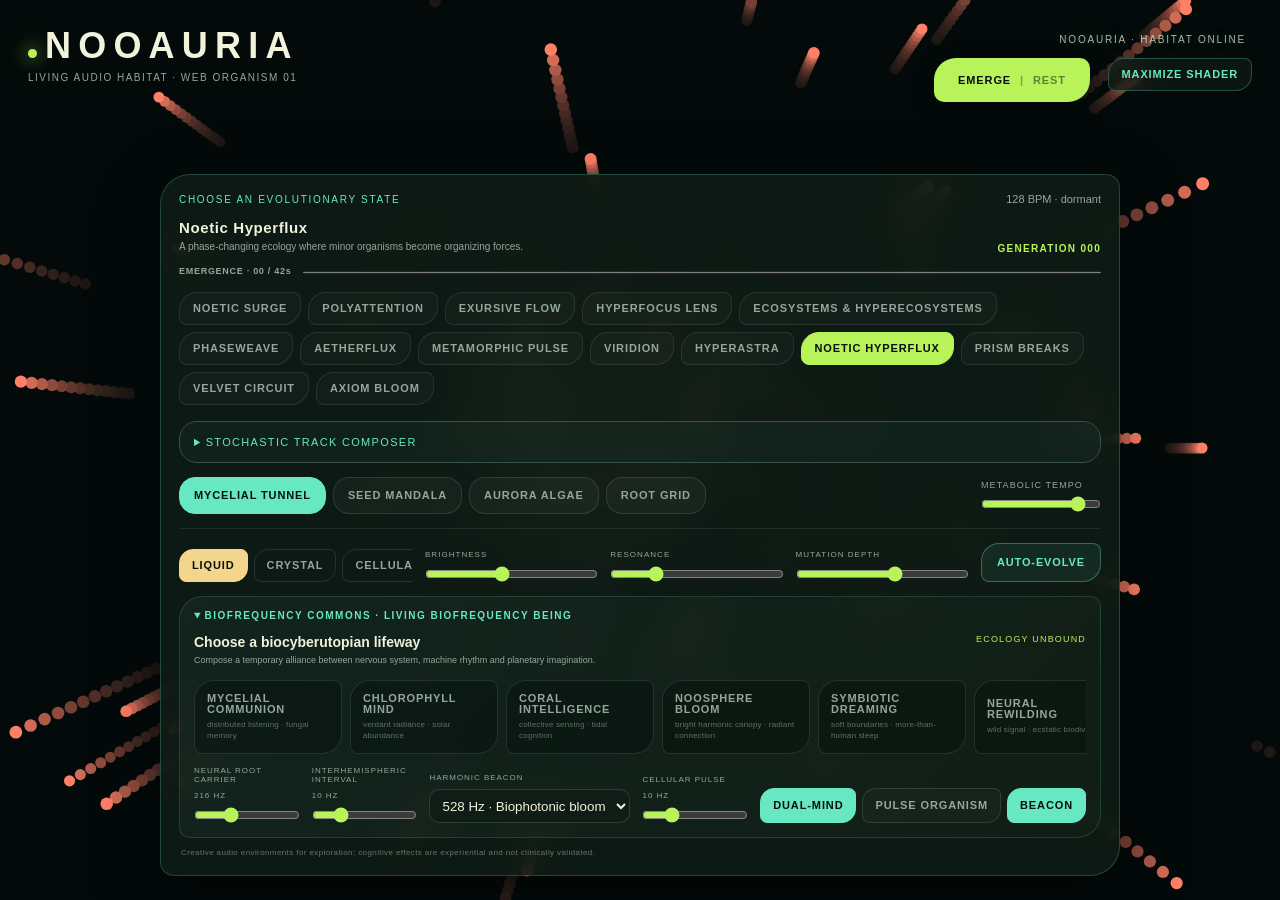
==== commit d9c21ff5: "Add Hyperfocus Lens binary bursts and spectral trinary chimes" ====
--- a/app/src/main/assets/web/index.html
+++ b/app/src/main/assets/web/index.html
@@ -102,6 +102,14 @@
     #track-status { display:block; margin-top:12px; color:#b8f35a; font-size:11px; line-height:1.5; }
     #track-progress { width:100%; height:5px; accent-color:#67e8c2; }
     button:focus-visible, input:focus-visible, select:focus-visible, summary:focus-visible { outline:2px solid #f3d58b; outline-offset:3px; }
+    .focus-lens { margin:0 0 14px; padding:12px; border:1px solid rgba(103,232,194,.3); border-radius:16px; }
+    .focus-lens[hidden] { display:none; }
+    .focus-lens legend { color:#67e8c2; padding:0 7px; font-size:10px; letter-spacing:.1em; }
+    .focus-lens p { color:#93a89b; font-size:10px; line-height:1.5; margin-bottom:10px; }
+    .lens-controls { display:flex; flex-wrap:wrap; gap:18px; }
+    .lens-controls label { flex:1; min-width:140px; color:#93a89b; font-size:10px; }
+    .lens-controls input { display:block; width:100%; margin-top:7px; accent-color:#67e8c2; }
+    #lens-phase { display:block; margin-top:12px; color:#b8f35a; font-size:10px; letter-spacing:.08em; }
   </style>
 </head>
 <body>
@@ -133,6 +141,16 @@
       <button type="button" data-amplifier="VELVET_CIRCUIT">VELVET CIRCUIT</button>
       <button type="button" data-amplifier="AXIOM_BLOOM">AXIOM BLOOM</button>
     </div>
+    <fieldset class="focus-lens" id="focus-lens" hidden>
+      <legend>BINARY × TRINARY RESONANCE LENS</legend>
+      <p>A low electric burst and a bright stochastic burst alternate against three Atlantean FM chime voices share a 12-step cycle, drifting through tension and alignment. The background matches Exursive Flow. This is a musical experiment in attention.</p>
+      <div class="lens-controls">
+        <label>Binary bursts <input id="lens-binary" type="range" min="0" max="100" value="60"></label>
+        <label>Trinary harmony <input id="lens-trinary" type="range" min="0" max="100" value="70"></label>
+        <label>Phase tension <input id="lens-coupling" type="range" min="0" max="100" value="60"></label>
+      </div>
+      <output id="lens-phase">2 : 3 · ALIGNMENT</output>
+    </fieldset>
     <details class="track-composer">
       <summary>STOCHASTIC TRACK COMPOSER</summary>
       <p>Combine hyperfluxes into a new journey. Produced EDM / IDM hyperdynamics: a focused low end, swung percussion, recurring hooks and evolving stereo textures. Generate a new combination every 3 seconds, or set your own interval. Emerge / Rest pauses and resumes.</p>
@@ -344,6 +362,7 @@
       exursion: 0.78,
       generation: 0,
       lifewayMode: null,
+      lensBinary:.6, lensTrinary:.7, lensCoupling:.6,
       biodynamicShader: true
     };
 
@@ -490,7 +509,7 @@
 
     function setupCognitiveSynth() {
       if (!audioCtx) return;
-      const atmosphereLevel = state.amplifierMode === 'EXURSIVE_FLOW' ? .2 : 1;
+      const atmosphereLevel = ['EXURSIVE_FLOW','HYPERFOCUS_LENS'].includes(state.amplifierMode) ? .2 : 1;
 
       binauralGain = audioCtx.createGain();
       binauralGain.gain.value = state.binauralEnabled ? state.binauralVol * 0.2 * atmosphereLevel : 0.0;
@@ -798,7 +817,7 @@
       NOETIC_HYPERFLUX: { groove:'dnb', label:'Neuro drum & bass', tone:'glass', swing:0.055, density:0.7 },
       POLYATTENTION: { groove:'footwork', label:'Atlantean crystal streams / fluid cyberutopia', tone:'cyber', swing:0.11, density:0.7 },
       EXURSIVE_FLOW: { groove:'dub', label:'Hypnotic noise-electronics / surging synth walls', tone:'drive', swing:0, density:0.6 },
-      HYPERFOCUS_LENS: { groove:'micro', label:'Microhouse', tone:'pluck', swing:0.1, density:0.4 },
+      HYPERFOCUS_LENS: { groove:'micro', label:'Binary electric bursts / trinary resonance lens', tone:'warm', swing:0, density:0.4 },
       DIVERGENCE_ENGINE: { groove:'wonky', label:'Wonky / glitch-hop', tone:'fm', swing:0.19, density:0.8 },
       PHASEWEAVE: { groove:'garage', label:'UK garage / 2-step', tone:'glass', swing:0.18, density:0.6 },
       AETHERFLUX: { groove:'ambient', label:'Ambient / illbient', tone:'warm', swing:0.1, density:0.3 },
@@ -846,7 +865,7 @@
       stereo.pan.value = bass ? 0 : pan;
       if (liquid) stereo.pan.linearRampToValueAtTime(Math.max(-.8, Math.min(.8, pan + Math.sin(time * .7) * .3)), time + duration);
       carrier.connect(filter); filter.connect(envelope); envelope.connect(stereo); stereo.connect(productionBus);
-      if (['NOETIC_SURGE','POLYATTENTION'].includes(state.amplifierMode) && !bass && tone !== 'acid') stereo.connect(crystalEcho);
+      if (['NOETIC_SURGE','POLYATTENTION','HYPERFOCUS_LENS'].includes(state.amplifierMode) && !bass && tone !== 'acid') stereo.connect(crystalEcho);
       carrier.start(time); color.start(time);
       carrier.stop(time + duration + .01); color.stop(time + duration + .01);
     }
@@ -955,6 +974,84 @@
       }
     }
 
+    function lensPhaseAt(seconds) {
+      const orbit = (seconds % 12) / 12;
+      const tension = (.5 - .5 * Math.cos(orbit * Math.PI * 2)) * state.lensCoupling;
+      return { tension, orbit, label:tension < .12 ? 'ALIGNMENT' : tension > .4 ? 'PHASE TENSION' : 'CONVERGENCE' };
+    }
+
+    function playTrinaryChime(time, hz, duration, level, pan) {
+      if (level <= 0) return;
+      const tick = 15 / Math.max(60, state.bpm);
+      // Reuse Noetic Surge's instruments, register and articulation rather than a pad imitation.
+      for (let fragment=0;fragment<3;fragment++) {
+        playSurgeSpark(time + tick * fragment / 3, hz, .026, level * (2.6 - fragment * .55),
+          Math.max(-.8, Math.min(.8, pan + (fragment - 1) * .12)));
+      }
+      playProductionVoice(time, hz, duration, 'glass', level * 1.6, pan);
+    }
+
+    function playBinaryBurst(time, hz, level, pan, tension, variant = 0) {
+      if (level <= 0) return;
+      const bright = variant === 1;
+      const duration = bright ? .055 + Math.random() * .025 : .10 + Math.random() * .025;
+      const voice = reserveVoice(Math.max(0, time - audioCtx.currentTime) + duration + .04);
+      if (!voice) return;
+      const carrier = audioCtx.createOscillator(); carrier.type = 'sine';
+      const modulator = audioCtx.createOscillator(); modulator.type = 'sine';
+      const pitch = hz * (bright ? 4 : 2);
+      carrier.frequency.setValueAtTime(pitch, time);
+      carrier.detune.value = tension * (Math.random() - .5) * 8;
+      modulator.frequency.value = pitch * (bright ? 3.1 + Math.random() * 2.4 : 1.35 + Math.random() * .35);
+      const depth = audioCtx.createGain();
+      depth.gain.setValueAtTime(pitch * (bright ? 2.4 + Math.random() : .8 + Math.random() * .5), time);
+      depth.gain.exponentialRampToValueAtTime(.01, time + duration * .85);
+      const filter = audioCtx.createBiquadFilter(); filter.type = bright ? 'bandpass' : 'lowpass';
+      filter.frequency.setValueAtTime(bright ? 2300 + Math.random() * 1400 : 1400 + Math.random() * 500, time);
+      filter.frequency.exponentialRampToValueAtTime(bright ? 1100 : 450, time + duration);
+      filter.Q.value = bright ? 1.6 : .7;
+      const gain = audioCtx.createGain();
+      const peak = level * (.9 + Math.random() * .1);
+      gain.gain.setValueAtTime(.0001, time);
+      gain.gain.linearRampToValueAtTime(peak, time + .002);
+      gain.gain.exponentialRampToValueAtTime(.0001, time + duration);
+      const stereo = audioCtx.createStereoPanner(); stereo.pan.value = pan;
+      modulator.connect(depth); depth.connect(carrier.frequency);
+      carrier.connect(filter); filter.connect(gain); gain.connect(stereo); stereo.connect(masterGain);
+      trackVoice(voice, [carrier, modulator], [depth, filter, gain, stereo]);
+      carrier.start(time); modulator.start(time);
+      carrier.stop(time + duration + .005); modulator.stop(time + duration + .005);
+    }
+
+    function playLensVoice(time, hz, duration, level, pan, tension, role, variant = 0) {
+      if (role === 'trinary') playTrinaryChime(time, hz, duration, level, pan);
+      else playBinaryBurst(time, hz, level, pan, tension, variant);
+    }
+
+    function playHyperfocusLens(time, sixteenth, elapsed, fade, foreground = true) {
+      const phase = lensPhaseAt(elapsed);
+      const cell = stepIndex % 12;
+      const anchor = 130.812;
+      if (foreground && stepIndex % 2 === 0) {
+        const root = 65.406 * Math.pow(2, arrangementScores.EXURSIVE_FLOW.harmony[Math.floor(elapsed / 14) % 6] / 12);
+        playProductionVoice(time, root * [1,1,2,1,1,1,1.5,1][(stepIndex % 16) / 2], sixteenth * 1.15, 'drive', .025 * fade, 0);
+      }
+      // Two distinct electric bursts against three spectral chime entries per twelve ticks.
+      if (cell % 6 === 0) {
+        const index = cell / 6;
+        playLensVoice(time, anchor * [1,2][index], .13,
+          .85 * state.lensBinary * fade, index ? .3 : -.3, phase.tension, 'binary', index);
+      }
+      if (cell % 4 === 0) {
+        const index = cell / 4;
+        playLensVoice(time + sixteenth * phase.tension * .18, anchor * [16,24,32][index], sixteenth * 2.8,
+          .20 * state.lensTrinary * fade * (1 - phase.tension * .18), [-.55,0,.55][index], phase.tension, 'trinary');
+      }
+      if (foreground) {
+        document.getElementById('lens-phase').textContent = `2 : 3 · ${phase.label} · ${Math.round((1-phase.tension) * 100)}% alignment`;
+      }
+    }
+
     function playProducedHyperdynamic(step, now) {
       const section = generatedTrack ? generatedTrack.sections[generatedTrack.section] : { foundation:state.amplifierMode, layers:[], mutation:0 };
       const style = productionStyles[section.foundation];
@@ -970,6 +1067,11 @@
       };
       const elapsed = arrangementTime();
       const progress = generatedTrack ? elapsed / generatedTrack.duration : (elapsed % 42) / 42;
+      if (section.foundation === 'HYPERFOCUS_LENS') {
+        const lensFade = generatedTrack ? Math.min(1, Math.max(.01, (generatedTrack.duration - elapsed) / 2)) : 1;
+        playHyperfocusLens(now, sixteenth, elapsed, lensFade);
+        return;
+      }
       if (section.foundation === 'POLYATTENTION') {
         const sampleFade = generatedTrack ? Math.min(1, Math.max(.01, (generatedTrack.duration - elapsed) / 2)) : 1;
         playPolySampleBreaks(step, time, sixteenth, seed, elapsed, sampleFade);
@@ -1088,6 +1190,10 @@
       // Supporting modes supply timbre and counterpoint, never extra kick/sub lanes.
       section.layers.forEach((mode, index) => {
         const layer = productionStyles[mode];
+        if (mode === 'HYPERFOCUS_LENS') {
+          playHyperfocusLens(time, sixteenth, elapsed, fade * .4, false);
+          return;
+        }
         if (mode === 'EXURSIVE_FLOW' && step === 0) playSoundSlab(time, root * 2, sixteenth * 5, .42 * fade);
         if (mode === 'POLYATTENTION') {
           playPolySampleBreaks(step, time, sixteenth, seed, elapsed, fade * .4);
@@ -1751,7 +1857,7 @@
 
     function applyAudioParameters() {
         if (!audioCtx || audioCtx.state === 'closed') return;
-        const atmosphereLevel = state.amplifierMode === 'EXURSIVE_FLOW' ? .2 : 1;
+        const atmosphereLevel = ['EXURSIVE_FLOW','HYPERFOCUS_LENS'].includes(state.amplifierMode) ? .2 : 1;
         if (filterNode) {
           filterNode.frequency.value = 200 + (state.filterCutoff * 18000);
           filterNode.Q.value = Math.min(12, 0.5 + (state.resonance || 0) * 14);
@@ -1836,7 +1942,7 @@
       NOETIC_SURGE: { title:'Noetic Surge', description:'An Atlantean blue space-tech stream: liquid-crystal arpeggios, luminous FM tides and echoing celestial bells open into freedom, wonder and cosmic mystery.', genre:'ELECTRO_TRANCE', bpm:144, geometry:'AURORA_WAVES', primaryColor:'#48C8FF', secondaryColor:'#146BFF', accentColor:'#C1F6FF', divergence:.52, multiplicity:.62, coherence:.68, exursion:.48 },
       POLYATTENTION: { title:'Polyattention', description:'Only chopped cybernetic samples: soft liquid-FM chimes, luminous crystal fragments and flowing electronic ripples drift through a stochastic Atlantean soundstream. No melody or chord progression. No drums, percussion or continuous hum.', genre:'GENERATIVE_IDM', lifewayMode:null, filterCutoff:.85, resonance:.12, binauralEnabled:false, solfeggioEnabled:false, isochronicEnabled:false, harmonicVol:0, bpm:136, geometry:'QUANTUM_PARTICLES', divergence:.66, multiplicity:.94, coherence:.34, exursion:.7 },
       EXURSIVE_FLOW: { title:'Exursive Flow', description:'An unwavering electronic pulse drives overlapping distorted synth walls. Slow-building harmonic pressure, static backbeats and escalating stereo bursts gather into a dense, hypnotic surge.', genre:'EXURSIVE_TECHNO', bpm:128, geometry:'COSMIC_TUNNEL', divergence:.82, multiplicity:.58, coherence:.43, exursion:.98 },
-      HYPERFOCUS_LENS: { title:'Hyperfocus Lens', description:'A persistent sonic attractor remains coherent through surrounding change.', genre:'MINIMAL_PROGRESSIVE', bpm:120, geometry:'SACRED_MANDALA', divergence:.28, multiplicity:.34, coherence:.96, exursion:.25 },
+      HYPERFOCUS_LENS: { title:'Hyperfocus Lens', description:'Two contrasting electric bursts and three Atlantean crystal voices interleave above the quiet Exursive tone. The trinary layer uses Noetic Surge’s high-register spectral sparks and glass chimes, with quick stereo twinkles and resonant tails. Gentle phase tension resolves into alignment, exploring a musical hypothesis about resonance and attention.', genre:'RESONANCE_LENS', bpm:156, geometry:'SACRED_MANDALA', primaryColor:'#48C8FF', secondaryColor:'#67F0E8', accentColor:'#DCF7FF', divergence:.28, multiplicity:.34, coherence:.96, exursion:.25 },
       DIVERGENCE_ENGINE: { title:'Ecosystems & Hyperecosystems', description:'Nested musical ecologies bifurcate, overlap and create higher-order habitats of sound.', genre:'BIOCYBER_TRANCE', bpm:142, geometry:'QUANTUM_PARTICLES', divergence:.98, multiplicity:.76, coherence:.36, exursion:.86 },
       PHASEWEAVE: { title:'Phaseweave', description:'Asynchronous voices discover and lose transient synchronization.', genre:'POLYRHYTHMIC_TECHNO', bpm:132, geometry:'AURORA_WAVES', divergence:.5, multiplicity:.72, coherence:.7, exursion:.52 },
       AETHERFLUX: { title:'Aetherflux', description:'Slow spectral immensity is punctuated by rare high-information events.', genre:'COSMIC_AMBIENT', bpm:92, geometry:'AURORA_WAVES', divergence:.62, multiplicity:.3, coherence:.6, exursion:.72 },
@@ -1866,6 +1972,7 @@
         Object.assign(state, { binauralEnabled:false, solfeggioEnabled:false, isochronicEnabled:false, harmonicVol:0, lifewayMode:null, filterCutoff:.85, resonance:.12 });
       }
       applyAudioParameters();
+      document.getElementById('focus-lens').hidden = section.foundation !== 'HYPERFOCUS_LENS';
       amplifierTitle.textContent = 'Stochastic alliance';
       amplifierDescription.textContent = trackLabel(section);
       document.querySelectorAll('[data-amplifier]').forEach(button => {
@@ -1958,6 +2065,7 @@
       maximizeShaderButton.textContent = document.body.classList.contains('shader-maximized') ? 'RESTORE UI' : 'MAXIMIZE SHADER';
     });
     function syncWebControls() {
+      document.getElementById('focus-lens').hidden = state.amplifierMode !== 'HYPERFOCUS_LENS';
       awakenButton.classList.toggle('live', state.isPlaying);
       awakenButton.setAttribute('aria-pressed', String(state.isPlaying));
       awakenButton.setAttribute('title', state.isPlaying ? 'Rest: pause the selected biodynamic' : 'Emerge: start the selected biodynamic');
@@ -1969,6 +2077,11 @@
       isoToggle.classList.toggle('active', state.isochronicEnabled);
       solToggle.classList.toggle('active', state.solfeggioEnabled);
       window.setEngineState(JSON.stringify(state));
+    }
+    for (const [id, key] of [['lens-binary','lensBinary'],['lens-trinary','lensTrinary'],['lens-coupling','lensCoupling']]) {
+      document.getElementById(id).addEventListener('input', event => {
+        state[key] = Math.max(0, Math.min(1, Number(event.target.value) / 100));
+      });
     }
     awakenButton.addEventListener('click', () => { state.isPlaying = !state.isPlaying; syncWebControls(); });
     tempoControl.addEventListener('input', event => { state.bpm = Number(event.target.value); syncWebControls(); });
@@ -2308,6 +2421,16 @@
           ctx.strokeStyle = ring % 4 ? state.primaryColor : state.accentColor; ctx.globalAlpha = .22 + ring / 28; ctx.stroke();
         }
         ctx.globalAlpha = 1; ctx.beginPath(); ctx.arc(0, 0, 8 + energy * 24, 0, Math.PI * 2); ctx.fillStyle = state.secondaryColor; ctx.fill();
+        const phase = lensPhaseAt(arrangementTime());
+        const orbit = arrangementTime() / (180 / state.bpm) * Math.PI * 2;
+        for (const [count, radius, color] of [[2,105,state.secondaryColor],[3,168,state.primaryColor]]) {
+          for (let voice=0;voice<count;voice++) {
+            const angle = voice * Math.PI * 2 / count + orbit / count + (count === 3 ? phase.tension * .6 : 0);
+            ctx.beginPath(); ctx.arc(Math.cos(angle) * radius, Math.sin(angle) * radius, 5 + energy * 6, 0, Math.PI * 2);
+            ctx.fillStyle = color; ctx.globalAlpha = .8; ctx.fill();
+          }
+        }
+        ctx.globalAlpha = 1;
       } else if (mode === 'DIVERGENCE_ENGINE') {
         const colonies = 7;
         for (let colony = 0; colony < colonies; colony++) {
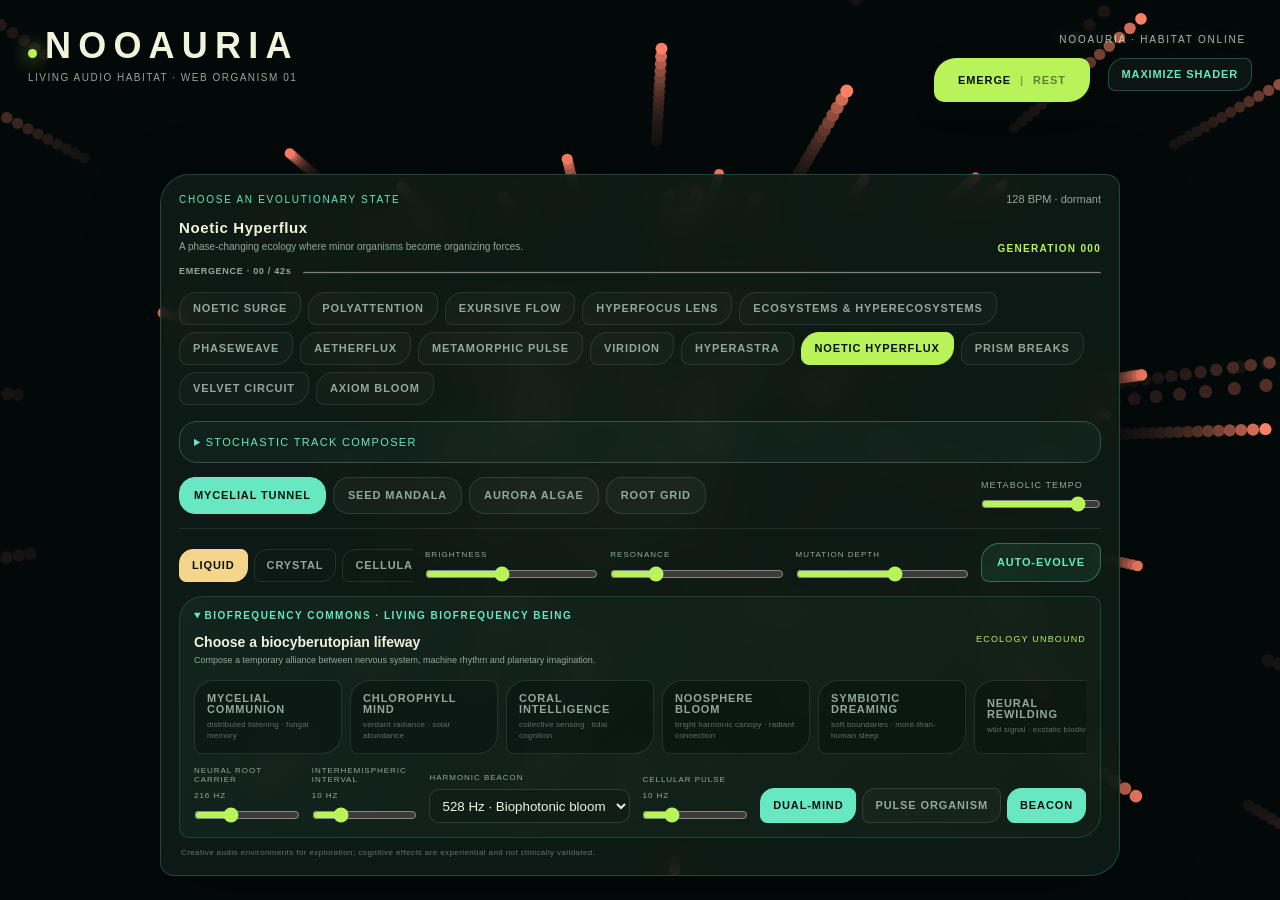
==== commit 1d1daf0c: "Refine Hyperfocus binary point tones and strengthen spectral chimes" ====
--- a/app/src/main/assets/web/index.html
+++ b/app/src/main/assets/web/index.html
@@ -143,10 +143,10 @@
     </div>
     <fieldset class="focus-lens" id="focus-lens" hidden>
       <legend>BINARY × TRINARY RESONANCE LENS</legend>
-      <p>A low electric burst and a bright stochastic burst alternate against three Atlantean FM chime voices share a 12-step cycle, drifting through tension and alignment. The background matches Exursive Flow. This is a musical experiment in attention.</p>
+      <p>Two streams of clean electronic sine-tone points alternate against three Atlantean spectral voices in a 12-step cycle, drifting through tension and alignment. The background matches Exursive Flow. This is a musical experiment in attention.</p>
       <div class="lens-controls">
-        <label>Binary bursts <input id="lens-binary" type="range" min="0" max="100" value="60"></label>
-        <label>Trinary harmony <input id="lens-trinary" type="range" min="0" max="100" value="70"></label>
+        <label>Binary point tones <input id="lens-binary" type="range" min="0" max="100" value="75"></label>
+        <label>Trinary harmony <input id="lens-trinary" type="range" min="0" max="100" value="80"></label>
         <label>Phase tension <input id="lens-coupling" type="range" min="0" max="100" value="60"></label>
       </div>
       <output id="lens-phase">2 : 3 · ALIGNMENT</output>
@@ -362,7 +362,7 @@
       exursion: 0.78,
       generation: 0,
       lifewayMode: null,
-      lensBinary:.6, lensTrinary:.7, lensCoupling:.6,
+      lensBinary:.75, lensTrinary:.8, lensCoupling:.6,
       biodynamicShader: true
     };
 
@@ -817,7 +817,7 @@
       NOETIC_HYPERFLUX: { groove:'dnb', label:'Neuro drum & bass', tone:'glass', swing:0.055, density:0.7 },
       POLYATTENTION: { groove:'footwork', label:'Atlantean crystal streams / fluid cyberutopia', tone:'cyber', swing:0.11, density:0.7 },
       EXURSIVE_FLOW: { groove:'dub', label:'Hypnotic noise-electronics / surging synth walls', tone:'drive', swing:0, density:0.6 },
-      HYPERFOCUS_LENS: { groove:'micro', label:'Binary electric bursts / trinary resonance lens', tone:'warm', swing:0, density:0.4 },
+      HYPERFOCUS_LENS: { groove:'micro', label:'Pure point-tone pulses / trinary spectral lens', tone:'warm', swing:0, density:0.4 },
       DIVERGENCE_ENGINE: { groove:'wonky', label:'Wonky / glitch-hop', tone:'fm', swing:0.19, density:0.8 },
       PHASEWEAVE: { groove:'garage', label:'UK garage / 2-step', tone:'glass', swing:0.18, density:0.6 },
       AETHERFLUX: { groove:'ambient', label:'Ambient / illbient', tone:'warm', swing:0.1, density:0.3 },
@@ -985,7 +985,7 @@
       const tick = 15 / Math.max(60, state.bpm);
       // Reuse Noetic Surge's instruments, register and articulation rather than a pad imitation.
       for (let fragment=0;fragment<3;fragment++) {
-        playSurgeSpark(time + tick * fragment / 3, hz, .026, level * (2.6 - fragment * .55),
+        playSurgeSpark(time + tick * fragment / 3, hz, .026, level * (2.8 - fragment * .55),
           Math.max(-.8, Math.min(.8, pan + (fragment - 1) * .12)));
       }
       playProductionVoice(time, hz, duration, 'glass', level * 1.6, pan);
@@ -994,33 +994,30 @@
     function playBinaryBurst(time, hz, level, pan, tension, variant = 0) {
       if (level <= 0) return;
       const bright = variant === 1;
-      const duration = bright ? .055 + Math.random() * .025 : .10 + Math.random() * .025;
+      const points = bright ? 3 : 2;
+      const spacing = bright ? .027 : .04;
+      const pointLength = bright ? .024 : .036;
+      const duration = spacing * (points - 1) + pointLength;
       const voice = reserveVoice(Math.max(0, time - audioCtx.currentTime) + duration + .04);
       if (!voice) return;
-      const carrier = audioCtx.createOscillator(); carrier.type = 'sine';
-      const modulator = audioCtx.createOscillator(); modulator.type = 'sine';
-      const pitch = hz * (bright ? 4 : 2);
-      carrier.frequency.setValueAtTime(pitch, time);
-      carrier.detune.value = tension * (Math.random() - .5) * 8;
-      modulator.frequency.value = pitch * (bright ? 3.1 + Math.random() * 2.4 : 1.35 + Math.random() * .35);
-      const depth = audioCtx.createGain();
-      depth.gain.setValueAtTime(pitch * (bright ? 2.4 + Math.random() : .8 + Math.random() * .5), time);
-      depth.gain.exponentialRampToValueAtTime(.01, time + duration * .85);
-      const filter = audioCtx.createBiquadFilter(); filter.type = bright ? 'bandpass' : 'lowpass';
-      filter.frequency.setValueAtTime(bright ? 2300 + Math.random() * 1400 : 1400 + Math.random() * 500, time);
-      filter.frequency.exponentialRampToValueAtTime(bright ? 1100 : 450, time + duration);
-      filter.Q.value = bright ? 1.6 : .7;
+      const source = audioCtx.createOscillator(); source.type = 'sine';
+      // One steady pure frequency per packet: no noise, FM, bit crushing or pitch stretch.
+      const choice = Math.floor(Math.random() * 4);
+      source.frequency.setValueAtTime(bright ? 2700 + choice * 180 : 1100 + choice * 90, time);
       const gain = audioCtx.createGain();
-      const peak = level * (.9 + Math.random() * .1);
-      gain.gain.setValueAtTime(.0001, time);
-      gain.gain.linearRampToValueAtTime(peak, time + .002);
-      gain.gain.exponentialRampToValueAtTime(.0001, time + duration);
+      gain.gain.setValueAtTime(0, time);
+      for (let point=0;point<points;point++) {
+        const onset = time + point * spacing;
+        const peak = level * (bright ? .94 : .9) / (1 + point * .12);
+        gain.gain.setValueAtTime(0, onset);
+        gain.gain.linearRampToValueAtTime(peak, onset + .004);
+        gain.gain.setValueAtTime(peak, onset + pointLength - .007);
+        gain.gain.linearRampToValueAtTime(0, onset + pointLength);
+      }
       const stereo = audioCtx.createStereoPanner(); stereo.pan.value = pan;
-      modulator.connect(depth); depth.connect(carrier.frequency);
-      carrier.connect(filter); filter.connect(gain); gain.connect(stereo); stereo.connect(masterGain);
-      trackVoice(voice, [carrier, modulator], [depth, filter, gain, stereo]);
-      carrier.start(time); modulator.start(time);
-      carrier.stop(time + duration + .005); modulator.stop(time + duration + .005);
+      source.connect(gain); gain.connect(stereo); stereo.connect(masterGain);
+      trackVoice(voice, [source], [gain, stereo]);
+      source.start(time); source.stop(time + duration + .005);
     }
 
     function playLensVoice(time, hz, duration, level, pan, tension, role, variant = 0) {
@@ -1034,18 +1031,23 @@
       const anchor = 130.812;
       if (foreground && stepIndex % 2 === 0) {
         const root = 65.406 * Math.pow(2, arrangementScores.EXURSIVE_FLOW.harmony[Math.floor(elapsed / 14) % 6] / 12);
-        playProductionVoice(time, root * [1,1,2,1,1,1,1.5,1][(stepIndex % 16) / 2], sixteenth * 1.15, 'drive', .025 * fade, 0);
+        playProductionVoice(time, root * [1,1,2,1,1,1,1.5,1][(stepIndex % 16) / 2], sixteenth * 1.15, 'drive', .018 * fade, 0);
       }
       // Two distinct electric bursts against three spectral chime entries per twelve ticks.
       if (cell % 6 === 0) {
         const index = cell / 6;
         playLensVoice(time, anchor * [1,2][index], .13,
-          .85 * state.lensBinary * fade, index ? .3 : -.3, phase.tension, 'binary', index);
+          1.0 * state.lensBinary * fade, index ? .3 : -.3, phase.tension, 'binary', index);
+      }
+      const code = ((Math.floor(stepIndex / 12) + 1) * 0x45d9f3b) >>> 0;
+      if (cell % 6 !== 0 && ((code >>> cell) & 1)) {
+        playLensVoice(time, 0, .09, .36 * state.lensBinary * fade,
+          cell % 2 ? -.4 : .4, phase.tension, 'binary-detail', cell % 2);
       }
       if (cell % 4 === 0) {
         const index = cell / 4;
         playLensVoice(time + sixteenth * phase.tension * .18, anchor * [16,24,32][index], sixteenth * 2.8,
-          .20 * state.lensTrinary * fade * (1 - phase.tension * .18), [-.55,0,.55][index], phase.tension, 'trinary');
+          .34 * state.lensTrinary * fade * (1 - phase.tension * .18), [-.55,0,.55][index], phase.tension, 'trinary');
       }
       if (foreground) {
         document.getElementById('lens-phase').textContent = `2 : 3 · ${phase.label} · ${Math.round((1-phase.tension) * 100)}% alignment`;
@@ -1942,7 +1944,7 @@
       NOETIC_SURGE: { title:'Noetic Surge', description:'An Atlantean blue space-tech stream: liquid-crystal arpeggios, luminous FM tides and echoing celestial bells open into freedom, wonder and cosmic mystery.', genre:'ELECTRO_TRANCE', bpm:144, geometry:'AURORA_WAVES', primaryColor:'#48C8FF', secondaryColor:'#146BFF', accentColor:'#C1F6FF', divergence:.52, multiplicity:.62, coherence:.68, exursion:.48 },
       POLYATTENTION: { title:'Polyattention', description:'Only chopped cybernetic samples: soft liquid-FM chimes, luminous crystal fragments and flowing electronic ripples drift through a stochastic Atlantean soundstream. No melody or chord progression. No drums, percussion or continuous hum.', genre:'GENERATIVE_IDM', lifewayMode:null, filterCutoff:.85, resonance:.12, binauralEnabled:false, solfeggioEnabled:false, isochronicEnabled:false, harmonicVol:0, bpm:136, geometry:'QUANTUM_PARTICLES', divergence:.66, multiplicity:.94, coherence:.34, exursion:.7 },
       EXURSIVE_FLOW: { title:'Exursive Flow', description:'An unwavering electronic pulse drives overlapping distorted synth walls. Slow-building harmonic pressure, static backbeats and escalating stereo bursts gather into a dense, hypnotic surge.', genre:'EXURSIVE_TECHNO', bpm:128, geometry:'COSMIC_TUNNEL', divergence:.82, multiplicity:.58, coherence:.43, exursion:.98 },
-      HYPERFOCUS_LENS: { title:'Hyperfocus Lens', description:'Two contrasting electric bursts and three Atlantean crystal voices interleave above the quiet Exursive tone. The trinary layer uses Noetic Surge’s high-register spectral sparks and glass chimes, with quick stereo twinkles and resonant tails. Gentle phase tension resolves into alignment, exploring a musical hypothesis about resonance and attention.', genre:'RESONANCE_LENS', bpm:156, geometry:'SACRED_MANDALA', primaryColor:'#48C8FF', secondaryColor:'#67F0E8', accentColor:'#DCF7FF', divergence:.28, multiplicity:.34, coherence:.96, exursion:.25 },
+      HYPERFOCUS_LENS: { title:'Hyperfocus Lens', description:'Pure electronic point tones, precise stochastic pulse patterns and three forceful Atlantean crystal voices interleave above the quiet Exursive tone. The trinary layer uses Noetic Surge’s high-register spectral sparks and glass chimes, with quick stereo twinkles and resonant tails. Gentle phase tension resolves into alignment, exploring a musical hypothesis about resonance and attention.', genre:'RESONANCE_LENS', bpm:156, geometry:'SACRED_MANDALA', primaryColor:'#48C8FF', secondaryColor:'#67F0E8', accentColor:'#DCF7FF', divergence:.28, multiplicity:.34, coherence:.96, exursion:.25 },
       DIVERGENCE_ENGINE: { title:'Ecosystems & Hyperecosystems', description:'Nested musical ecologies bifurcate, overlap and create higher-order habitats of sound.', genre:'BIOCYBER_TRANCE', bpm:142, geometry:'QUANTUM_PARTICLES', divergence:.98, multiplicity:.76, coherence:.36, exursion:.86 },
       PHASEWEAVE: { title:'Phaseweave', description:'Asynchronous voices discover and lose transient synchronization.', genre:'POLYRHYTHMIC_TECHNO', bpm:132, geometry:'AURORA_WAVES', divergence:.5, multiplicity:.72, coherence:.7, exursion:.52 },
       AETHERFLUX: { title:'Aetherflux', description:'Slow spectral immensity is punctuated by rare high-information events.', genre:'COSMIC_AMBIENT', bpm:92, geometry:'AURORA_WAVES', divergence:.62, multiplicity:.3, coherence:.6, exursion:.72 },
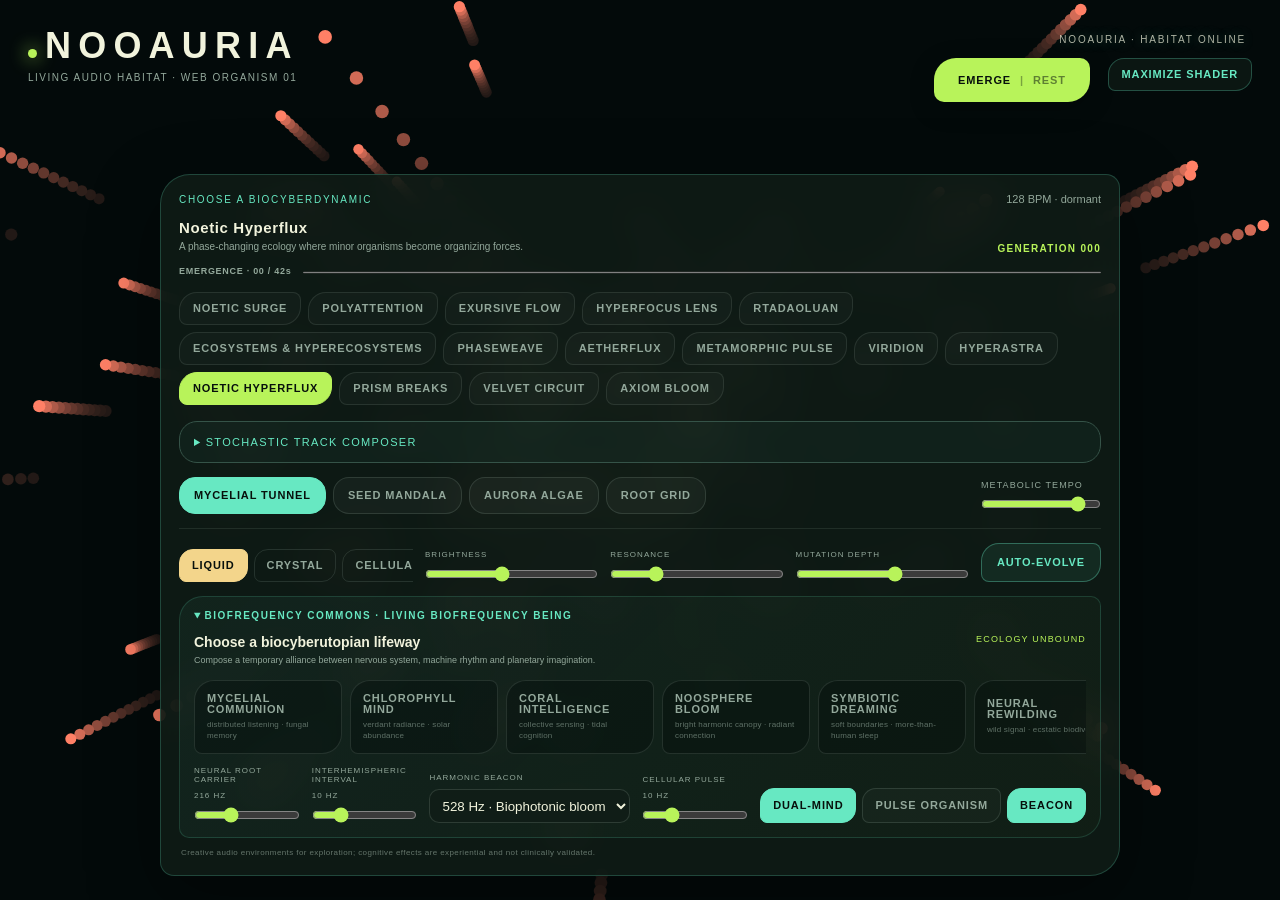
==== commit adca4904: "Add Rtadaoluan biocyberdynamic" ====
--- a/app/src/main/assets/web/index.html
+++ b/app/src/main/assets/web/index.html
@@ -119,17 +119,18 @@
   <button id="awaken" type="button" aria-label="Emerge | Rest" aria-pressed="false" aria-describedby="pulse-readout" title="Emerge: start the selected biodynamic"><span class="emerge-label">EMERGE</span><span class="playback-divider" aria-hidden="true">|</span><span class="rest-label">REST</span></button>
   <button id="maximize-shader" type="button" aria-label="Maximize shader">MAXIMIZE SHADER</button>
   <section id="control-dock" aria-label="Nooauria habitat controls">
-    <div class="dock-head"><span class="eyebrow">Choose an evolutionary state</span><span class="pulse" id="pulse-readout">128 BPM · dormant</span></div>
+    <div class="dock-head"><span class="eyebrow">Choose a biocyberdynamic</span><span class="pulse" id="pulse-readout">128 BPM · dormant</span></div>
     <div class="amplifier-meta">
       <div><strong id="amplifier-title">Noetic Hyperflux</strong><p id="amplifier-description">A phase-changing ecology where minor organisms become organizing forces.</p></div>
       <span class="generation" id="generation-readout">generation 000</span>
     </div>
     <div class="arrangement-status"><span id="arrangement-readout" role="timer">EMERGENCE · 00 / 42s</span><progress id="arrangement-progress" max="42" value="0" aria-label="42-second arrangement progress"></progress></div>
-    <div class="amplifier-rail" aria-label="Cognitive force amplifiers">
+    <div class="amplifier-rail" aria-label="Biocyberdynamics">
       <button type="button" data-amplifier="NOETIC_SURGE">NOETIC SURGE</button>
       <button type="button" data-amplifier="POLYATTENTION">POLYATTENTION</button>
       <button type="button" data-amplifier="EXURSIVE_FLOW">EXURSIVE FLOW</button>
       <button type="button" data-amplifier="HYPERFOCUS_LENS">HYPERFOCUS LENS</button>
+      <button type="button" data-amplifier="RTADAOLUAN">RTADAOLUAN</button>
       <button type="button" data-amplifier="DIVERGENCE_ENGINE">ECOSYSTEMS &amp; HYPERECOSYSTEMS</button>
       <button type="button" data-amplifier="PHASEWEAVE">PHASEWEAVE</button>
       <button type="button" data-amplifier="AETHERFLUX">AETHERFLUX</button>
@@ -143,7 +144,7 @@
     </div>
     <fieldset class="focus-lens" id="focus-lens" hidden>
       <legend>BINARY × TRINARY RESONANCE LENS</legend>
-      <p>Two streams of clean electronic sine-tone points alternate against three Atlantean spectral voices in a 12-step cycle, drifting through tension and alignment. The background matches Exursive Flow. This is a musical experiment in attention.</p>
+      <p>Two streams of bright, consonant electronic sine-tone points alternate against three Atlantean spectral voices in a closely woven 6-step cycle, drifting through tension and alignment. The background matches Exursive Flow. This is a musical experiment in attention.</p>
       <div class="lens-controls">
         <label>Binary point tones <input id="lens-binary" type="range" min="0" max="100" value="75"></label>
         <label>Trinary harmony <input id="lens-trinary" type="range" min="0" max="100" value="80"></label>
@@ -154,7 +155,7 @@
     <details class="track-composer">
       <summary>STOCHASTIC TRACK COMPOSER</summary>
       <p>Combine hyperfluxes into a new journey. Produced EDM / IDM hyperdynamics: a focused low end, swung percussion, recurring hooks and evolving stereo textures. Generate a new combination every 3 seconds, or set your own interval. Emerge / Rest pauses and resumes.</p>
-      <div class="track-pool" aria-label="Hyperfluxes available for generation"><label><input type="checkbox" data-track-mode="NOETIC_SURGE" checked>Noetic Surge</label><label><input type="checkbox" data-track-mode="POLYATTENTION" checked>Polyattention</label><label><input type="checkbox" data-track-mode="EXURSIVE_FLOW" checked>Exursive Flow</label><label><input type="checkbox" data-track-mode="HYPERFOCUS_LENS" checked>Hyperfocus Lens</label><label><input type="checkbox" data-track-mode="DIVERGENCE_ENGINE" checked>Divergence Engine</label><label><input type="checkbox" data-track-mode="PHASEWEAVE" checked>Phaseweave</label><label><input type="checkbox" data-track-mode="AETHERFLUX" checked>Aetherflux</label><label><input type="checkbox" data-track-mode="METAMORPHIC_PULSE" checked>Metamorphic Pulse</label><label><input type="checkbox" data-track-mode="VIRIDION" checked>Viridion</label><label><input type="checkbox" data-track-mode="HYPERASTRA" checked>Hyperastra</label><label><input type="checkbox" data-track-mode="NOETIC_HYPERFLUX" checked>Noetic Hyperflux</label><label><input type="checkbox" data-track-mode="PRISM_BREAKS" checked>Prism Breaks</label><label><input type="checkbox" data-track-mode="VELVET_CIRCUIT" checked>Velvet Circuit</label><label><input type="checkbox" data-track-mode="AXIOM_BLOOM" checked>Axiom Bloom</label></div>
+      <div class="track-pool" aria-label="Hyperfluxes available for generation"><label><input type="checkbox" data-track-mode="NOETIC_SURGE" checked>Noetic Surge</label><label><input type="checkbox" data-track-mode="POLYATTENTION" checked>Polyattention</label><label><input type="checkbox" data-track-mode="EXURSIVE_FLOW" checked>Exursive Flow</label><label><input type="checkbox" data-track-mode="HYPERFOCUS_LENS" checked>Hyperfocus Lens</label><label><input type="checkbox" data-track-mode="RTADAOLUAN" checked>Rtadaoluan</label><label><input type="checkbox" data-track-mode="DIVERGENCE_ENGINE" checked>Divergence Engine</label><label><input type="checkbox" data-track-mode="PHASEWEAVE" checked>Phaseweave</label><label><input type="checkbox" data-track-mode="AETHERFLUX" checked>Aetherflux</label><label><input type="checkbox" data-track-mode="METAMORPHIC_PULSE" checked>Metamorphic Pulse</label><label><input type="checkbox" data-track-mode="VIRIDION" checked>Viridion</label><label><input type="checkbox" data-track-mode="HYPERASTRA" checked>Hyperastra</label><label><input type="checkbox" data-track-mode="NOETIC_HYPERFLUX" checked>Noetic Hyperflux</label><label><input type="checkbox" data-track-mode="PRISM_BREAKS" checked>Prism Breaks</label><label><input type="checkbox" data-track-mode="VELVET_CIRCUIT" checked>Velvet Circuit</label><label><input type="checkbox" data-track-mode="AXIOM_BLOOM" checked>Axiom Bloom</label></div>
       <div class="track-options">
         <label>Length <select id="track-length"><option value="126">2:06</option><option value="252" selected>4:12</option><option value="378">6:18</option></select></label>
         <label>Interval (seconds) <input id="track-interval" type="number" min="0.5" max="42" step="0.5" value="3"></label>
@@ -366,6 +367,8 @@
       biodynamicShader: true
     };
 
+    function isLensMode(mode) { return mode === 'HYPERFOCUS_LENS' || mode === 'RTADAOLUAN'; }
+
     let stepIndex = 0;
     let sequencerTimer = null;
     let playbackEpoch = 0;
@@ -509,7 +512,7 @@
 
     function setupCognitiveSynth() {
       if (!audioCtx) return;
-      const atmosphereLevel = ['EXURSIVE_FLOW','HYPERFOCUS_LENS'].includes(state.amplifierMode) ? .2 : 1;
+      const atmosphereLevel = ['EXURSIVE_FLOW','HYPERFOCUS_LENS','RTADAOLUAN'].includes(state.amplifierMode) ? .2 : 1;
 
       binauralGain = audioCtx.createGain();
       binauralGain.gain.value = state.binauralEnabled ? state.binauralVol * 0.2 * atmosphereLevel : 0.0;
@@ -614,6 +617,8 @@
       HYPERASTRA:        { harmony:[0,7,3,-2,5,0], motif:[0,7,2,9,4,11,5,10,3,8,1,6], stride:4, register:2 },
       NOETIC_HYPERFLUX:  { harmony:[0,3,6,-2,7,1], motif:[0,2,6,1,7,3,9,4,11,5,8,10], stride:2, register:1.5 }
     };
+
+    arrangementScores.RTADAOLUAN = arrangementScores.HYPERFOCUS_LENS;
 
     function arrangementAt(seconds, mode = state.amplifierMode) {
       const position = Math.max(0, seconds) % ARRANGEMENT_SECONDS;
@@ -828,6 +833,8 @@
       VELVET_CIRCUIT: { groove:'house', label:'Deep house', tone:'warm', swing:0.12, density:0.5 },
       AXIOM_BLOOM: { groove:'electro', label:'Melodic electro', tone:'glass', swing:0.06, density:0.65 }
     };
+
+    productionStyles.RTADAOLUAN = { ...productionStyles.HYPERFOCUS_LENS };
 
     function playProductionVoice(time, hz, duration, tone = 'pluck', level = .1, pan = 0) {
       const liquid = state.spectrumMode === 'LIQUID' && tone !== 'sub' && tone !== 'acid' && tone !== 'burst' && tone !== 'drive';
@@ -865,7 +872,7 @@
       stereo.pan.value = bass ? 0 : pan;
       if (liquid) stereo.pan.linearRampToValueAtTime(Math.max(-.8, Math.min(.8, pan + Math.sin(time * .7) * .3)), time + duration);
       carrier.connect(filter); filter.connect(envelope); envelope.connect(stereo); stereo.connect(productionBus);
-      if (['NOETIC_SURGE','POLYATTENTION','HYPERFOCUS_LENS'].includes(state.amplifierMode) && !bass && tone !== 'acid') stereo.connect(crystalEcho);
+      if (['NOETIC_SURGE','POLYATTENTION','HYPERFOCUS_LENS','RTADAOLUAN'].includes(state.amplifierMode) && !bass && tone !== 'acid') stereo.connect(crystalEcho);
       carrier.start(time); color.start(time);
       carrier.stop(time + duration + .01); color.stop(time + duration + .01);
     }
@@ -1002,15 +1009,16 @@
       if (!voice) return;
       const source = audioCtx.createOscillator(); source.type = 'sine';
       // One steady pure frequency per packet: no noise, FM, bit crushing or pitch stretch.
-      const choice = Math.floor(Math.random() * 4);
-      source.frequency.setValueAtTime(bright ? 2700 + choice * 180 : 1100 + choice * 90, time);
+      const choice = Math.floor(Math.random() * 3);
+      const dawnRoot = 1046.496;
+      source.frequency.setValueAtTime(dawnRoot * (bright ? [2.25,2.5,3] : [1,1.125,1.25])[choice], time);
       const gain = audioCtx.createGain();
       gain.gain.setValueAtTime(0, time);
       for (let point=0;point<points;point++) {
         const onset = time + point * spacing;
-        const peak = level * (bright ? .94 : .9) / (1 + point * .12);
+        const peak = level * (bright ? .94 : .9) * (.78 + point * .1);
         gain.gain.setValueAtTime(0, onset);
-        gain.gain.linearRampToValueAtTime(peak, onset + .004);
+        gain.gain.linearRampToValueAtTime(peak, onset + .006);
         gain.gain.setValueAtTime(peak, onset + pointLength - .007);
         gain.gain.linearRampToValueAtTime(0, onset + pointLength);
       }
@@ -1027,27 +1035,27 @@
 
     function playHyperfocusLens(time, sixteenth, elapsed, fade, foreground = true) {
       const phase = lensPhaseAt(elapsed);
-      const cell = stepIndex % 12;
+      const cell = stepIndex % 6;
       const anchor = 130.812;
       if (foreground && stepIndex % 2 === 0) {
         const root = 65.406 * Math.pow(2, arrangementScores.EXURSIVE_FLOW.harmony[Math.floor(elapsed / 14) % 6] / 12);
         playProductionVoice(time, root * [1,1,2,1,1,1,1.5,1][(stepIndex % 16) / 2], sixteenth * 1.15, 'drive', .018 * fade, 0);
       }
-      // Two distinct electric bursts against three spectral chime entries per twelve ticks.
-      if (cell % 6 === 0) {
-        const index = cell / 6;
+      // Two hopeful point-tone accents braid with three spectral chime entries every six ticks.
+      if (cell % 3 === 0) {
+        const index = cell / 3;
         playLensVoice(time, anchor * [1,2][index], .13,
-          1.0 * state.lensBinary * fade, index ? .3 : -.3, phase.tension, 'binary', index);
-      }
-      const code = ((Math.floor(stepIndex / 12) + 1) * 0x45d9f3b) >>> 0;
-      if (cell % 6 !== 0 && ((code >>> cell) & 1)) {
+          1.0 * state.lensBinary * fade, index ? .2 : -.2, phase.tension, 'binary', index);
+      }
+      const code = ((Math.floor(stepIndex / 6) + 1) * 0x45d9f3b) >>> 0;
+      if (cell % 3 !== 0 && ((code >>> cell) & 1)) {
         playLensVoice(time, 0, .09, .36 * state.lensBinary * fade,
-          cell % 2 ? -.4 : .4, phase.tension, 'binary-detail', cell % 2);
-      }
-      if (cell % 4 === 0) {
-        const index = cell / 4;
-        playLensVoice(time + sixteenth * phase.tension * .18, anchor * [16,24,32][index], sixteenth * 2.8,
-          .34 * state.lensTrinary * fade * (1 - phase.tension * .18), [-.55,0,.55][index], phase.tension, 'trinary');
+          cell % 2 ? -.25 : .25, phase.tension, 'binary-detail', cell % 2);
+      }
+      if (cell % 2 === 0) {
+        const index = cell / 2;
+        playLensVoice(time + sixteenth * phase.tension * .08, anchor * [16,24,32][index], sixteenth * 2.8,
+          .34 * state.lensTrinary * fade * (1 - phase.tension * .18), [-.3,0,.3][index], phase.tension, 'trinary');
       }
       if (foreground) {
         document.getElementById('lens-phase').textContent = `2 : 3 · ${phase.label} · ${Math.round((1-phase.tension) * 100)}% alignment`;
@@ -1069,7 +1077,7 @@
       };
       const elapsed = arrangementTime();
       const progress = generatedTrack ? elapsed / generatedTrack.duration : (elapsed % 42) / 42;
-      if (section.foundation === 'HYPERFOCUS_LENS') {
+      if (isLensMode(section.foundation)) {
         const lensFade = generatedTrack ? Math.min(1, Math.max(.01, (generatedTrack.duration - elapsed) / 2)) : 1;
         playHyperfocusLens(now, sixteenth, elapsed, lensFade);
         return;
@@ -1192,7 +1200,7 @@
       // Supporting modes supply timbre and counterpoint, never extra kick/sub lanes.
       section.layers.forEach((mode, index) => {
         const layer = productionStyles[mode];
-        if (mode === 'HYPERFOCUS_LENS') {
+        if (isLensMode(mode)) {
           playHyperfocusLens(time, sixteenth, elapsed, fade * .4, false);
           return;
         }
@@ -1245,11 +1253,11 @@
       const basses = bassSteps[mode] || bassSteps.NOETIC_HYPERFLUX;
       if (kicks.includes(step)) playKick(now);
       if (step === 4 || step === 12) playSnare(now);
-      if ([2,7,10,15].includes(step)) playGhostSnare(now, mode === 'HYPERFOCUS_LENS' ? .28 : .48);
+      if ([2,7,10,15].includes(step)) playGhostSnare(now, isLensMode(mode) ? .28 : .48);
       playHiHat(now, step === 7 || step === 15);
       if (step % 2 === 1 && ['POLYATTENTION','METAMORPHIC_PULSE'].includes(mode)) playHiHat(now, false);
       if (state.activeSection !== 'INTRO' && basses.includes(step)) {
-        const motion = mode === 'HYPERFOCUS_LENS' ? 0 : (step + generation * (mode === 'DIVERGENCE_ENGINE' ? 3 : 1)) % Math.min(7, scale.length);
+        const motion = isLensMode(mode) ? 0 : (step + generation * (mode === 'DIVERGENCE_ENGINE' ? 3 : 1)) % Math.min(7, scale.length);
         const depth = mode === 'AETHERFLUX' ? .25 : .5;
         playBass(now, (scale[motion] || root) * depth, mode === 'AETHERFLUX' ? .28 : .14);
       }
@@ -1585,7 +1593,7 @@
       updateArrangementReadout();
       const rhythmFamily = {
         NOETIC_SURGE:'PSYTRANCE', POLYATTENTION:'CYBERPUNK_TRANCE', EXURSIVE_FLOW:'MELODIC_TECHNO',
-        HYPERFOCUS_LENS:'PROGRESSIVE_HOUSE', DIVERGENCE_ENGINE:'CYBERPUNK_TRANCE', PHASEWEAVE:'MELODIC_TECHNO',
+        HYPERFOCUS_LENS:'PROGRESSIVE_HOUSE', RTADAOLUAN:'PROGRESSIVE_HOUSE', DIVERGENCE_ENGINE:'CYBERPUNK_TRANCE', PHASEWEAVE:'MELODIC_TECHNO',
         AETHERFLUX:'AMBIENT_LOFI', METAMORPHIC_PULSE:'PSYTRANCE', VIRIDION:'PROGRESSIVE_HOUSE',
         HYPERASTRA:'AMBIENT_LOFI', NOETIC_HYPERFLUX:'CYBERPUNK_TRANCE'
       }[state.amplifierMode];
@@ -1859,7 +1867,7 @@
 
     function applyAudioParameters() {
         if (!audioCtx || audioCtx.state === 'closed') return;
-        const atmosphereLevel = ['EXURSIVE_FLOW','HYPERFOCUS_LENS'].includes(state.amplifierMode) ? .2 : 1;
+        const atmosphereLevel = ['EXURSIVE_FLOW','HYPERFOCUS_LENS','RTADAOLUAN'].includes(state.amplifierMode) ? .2 : 1;
         if (filterNode) {
           filterNode.frequency.value = 200 + (state.filterCutoff * 18000);
           filterNode.Q.value = Math.min(12, 0.5 + (state.resonance || 0) * 14);
@@ -1944,7 +1952,7 @@
       NOETIC_SURGE: { title:'Noetic Surge', description:'An Atlantean blue space-tech stream: liquid-crystal arpeggios, luminous FM tides and echoing celestial bells open into freedom, wonder and cosmic mystery.', genre:'ELECTRO_TRANCE', bpm:144, geometry:'AURORA_WAVES', primaryColor:'#48C8FF', secondaryColor:'#146BFF', accentColor:'#C1F6FF', divergence:.52, multiplicity:.62, coherence:.68, exursion:.48 },
       POLYATTENTION: { title:'Polyattention', description:'Only chopped cybernetic samples: soft liquid-FM chimes, luminous crystal fragments and flowing electronic ripples drift through a stochastic Atlantean soundstream. No melody or chord progression. No drums, percussion or continuous hum.', genre:'GENERATIVE_IDM', lifewayMode:null, filterCutoff:.85, resonance:.12, binauralEnabled:false, solfeggioEnabled:false, isochronicEnabled:false, harmonicVol:0, bpm:136, geometry:'QUANTUM_PARTICLES', divergence:.66, multiplicity:.94, coherence:.34, exursion:.7 },
       EXURSIVE_FLOW: { title:'Exursive Flow', description:'An unwavering electronic pulse drives overlapping distorted synth walls. Slow-building harmonic pressure, static backbeats and escalating stereo bursts gather into a dense, hypnotic surge.', genre:'EXURSIVE_TECHNO', bpm:128, geometry:'COSMIC_TUNNEL', divergence:.82, multiplicity:.58, coherence:.43, exursion:.98 },
-      HYPERFOCUS_LENS: { title:'Hyperfocus Lens', description:'Pure electronic point tones, precise stochastic pulse patterns and three forceful Atlantean crystal voices interleave above the quiet Exursive tone. The trinary layer uses Noetic Surge’s high-register spectral sparks and glass chimes, with quick stereo twinkles and resonant tails. Gentle phase tension resolves into alignment, exploring a musical hypothesis about resonance and attention.', genre:'RESONANCE_LENS', bpm:156, geometry:'SACRED_MANDALA', primaryColor:'#48C8FF', secondaryColor:'#67F0E8', accentColor:'#DCF7FF', divergence:.28, multiplicity:.34, coherence:.96, exursion:.25 },
+      HYPERFOCUS_LENS: { title:'Hyperfocus Lens', description:'Hopeful dawn-like point tones, closely interwoven pulse patterns and three forceful Atlantean crystal voices interleave above the quiet Exursive tone. The trinary layer uses Noetic Surge’s high-register spectral sparks and glass chimes, with quick stereo twinkles and resonant tails. Gentle phase tension resolves into alignment, exploring a musical hypothesis about resonance and attention.', genre:'RESONANCE_LENS', bpm:156, geometry:'SACRED_MANDALA', primaryColor:'#48C8FF', secondaryColor:'#67F0E8', accentColor:'#DCF7FF', divergence:.28, multiplicity:.34, coherence:.96, exursion:.25 },
       DIVERGENCE_ENGINE: { title:'Ecosystems & Hyperecosystems', description:'Nested musical ecologies bifurcate, overlap and create higher-order habitats of sound.', genre:'BIOCYBER_TRANCE', bpm:142, geometry:'QUANTUM_PARTICLES', divergence:.98, multiplicity:.76, coherence:.36, exursion:.86 },
       PHASEWEAVE: { title:'Phaseweave', description:'Asynchronous voices discover and lose transient synchronization.', genre:'POLYRHYTHMIC_TECHNO', bpm:132, geometry:'AURORA_WAVES', divergence:.5, multiplicity:.72, coherence:.7, exursion:.52 },
       AETHERFLUX: { title:'Aetherflux', description:'Slow spectral immensity is punctuated by rare high-information events.', genre:'COSMIC_AMBIENT', bpm:92, geometry:'AURORA_WAVES', divergence:.62, multiplicity:.3, coherence:.6, exursion:.72 },
@@ -1952,6 +1960,12 @@
       VIRIDION: { title:'Viridion', description:'Harmonic growth branches like a luminous biological morphogenesis.', genre:'ORGANIC_HOUSE', bpm:118, geometry:'SACRED_MANDALA', divergence:.46, multiplicity:.68, coherence:.78, exursion:.58 },
       HYPERASTRA: { title:'Hyperastra', description:'Nested musical timescales create an ecology of perceived immensity.', genre:'ASTRAL_DOWNTEMPO', bpm:100, geometry:'COSMIC_TUNNEL', divergence:.7, multiplicity:.84, coherence:.52, exursion:.8 },
       NOETIC_HYPERFLUX: { title:'Noetic Hyperflux', description:'A phase-changing ecology where minor organisms become organizing forces.', genre:'DRUM_AND_BASS', bpm:174, geometry:'COSMIC_TUNNEL', divergence:.72, multiplicity:.68, coherence:.56, exursion:.78 }
+    };
+    amplifierProfiles.RTADAOLUAN = {
+      ...amplifierProfiles.HYPERFOCUS_LENS,
+      title:'Rtadaoluan',
+      description:'A dawning biocyberdynamic: pure hopeful binary point tones tightly multiplex with assertive Atlantean spectral chimes in a shared 2:3 weave, above the quiet Exursive background.',
+      lensBinary:.75, lensTrinary:.8, lensCoupling:.6
     };
     let generatedTrack = null;
     function trackLabel(section) {
@@ -1974,7 +1988,7 @@
         Object.assign(state, { binauralEnabled:false, solfeggioEnabled:false, isochronicEnabled:false, harmonicVol:0, lifewayMode:null, filterCutoff:.85, resonance:.12 });
       }
       applyAudioParameters();
-      document.getElementById('focus-lens').hidden = section.foundation !== 'HYPERFOCUS_LENS';
+      document.getElementById('focus-lens').hidden = !isLensMode(section.foundation);
       amplifierTitle.textContent = 'Stochastic alliance';
       amplifierDescription.textContent = trackLabel(section);
       document.querySelectorAll('[data-amplifier]').forEach(button => {
@@ -2017,10 +2031,16 @@
       for (let i = 0; i < count; i++) {
         const candidates = pool.filter(mode => mode !== sections[i - 1]?.foundation);
         const foundation = candidates[Math.floor(Math.random() * candidates.length)];
-        const available = pool.filter(mode => mode !== foundation);
+        const available = pool.filter(mode => mode !== foundation && !(isLensMode(foundation) && isLensMode(mode)));
         const layers = [];
         const layerCount = Math.min(available.length, variation > .5 ? 2 : 1);
-        while (layers.length < layerCount) layers.push(available.splice(Math.floor(Math.random() * available.length), 1)[0]);
+        while (layers.length < layerCount && available.length) {
+          const selected = available.splice(Math.floor(Math.random() * available.length), 1)[0];
+          layers.push(selected);
+          if (isLensMode(selected)) {
+            for (let remaining=available.length-1;remaining>=0;remaining--) if (isLensMode(available[remaining])) available.splice(remaining, 1);
+          }
+        }
         sections.push({ foundation, layers, mutation:Math.floor(Math.random() * 997) });
       }
       clearSequencerClock();
@@ -2067,7 +2087,8 @@
       maximizeShaderButton.textContent = document.body.classList.contains('shader-maximized') ? 'RESTORE UI' : 'MAXIMIZE SHADER';
     });
     function syncWebControls() {
-      document.getElementById('focus-lens').hidden = state.amplifierMode !== 'HYPERFOCUS_LENS';
+      document.getElementById('focus-lens').hidden = !isLensMode(state.amplifierMode);
+      for (const [id, key] of [['lens-binary','lensBinary'],['lens-trinary','lensTrinary'],['lens-coupling','lensCoupling']]) document.getElementById(id).value = Math.round(state[key] * 100);
       awakenButton.classList.toggle('live', state.isPlaying);
       awakenButton.setAttribute('aria-pressed', String(state.isPlaying));
       awakenButton.setAttribute('title', state.isPlaying ? 'Rest: pause the selected biodynamic' : 'Emerge: start the selected biodynamic');
@@ -2416,7 +2437,7 @@
           ctx.strokeStyle = branch % 2 ? state.primaryColor : state.secondaryColor; ctx.lineWidth = 1.2 + energy * 2.5; ctx.stroke();
           ctx.rotate(-a);
         }
-      } else if (mode === 'HYPERFOCUS_LENS') {
+      } else if (isLensMode(mode)) {
         for (let ring = 0; ring < 18; ring++) {
           const radius = 18 + ring * 17 + Math.sin(timeAcc * 2 + ring * .55) * (4 + energy * 10);
           ctx.beginPath(); ctx.ellipse(0, 0, radius, radius * (.58 + ring * .012), timeAcc * .06, 0, Math.PI * 2);
@@ -2424,7 +2445,7 @@
         }
         ctx.globalAlpha = 1; ctx.beginPath(); ctx.arc(0, 0, 8 + energy * 24, 0, Math.PI * 2); ctx.fillStyle = state.secondaryColor; ctx.fill();
         const phase = lensPhaseAt(arrangementTime());
-        const orbit = arrangementTime() / (180 / state.bpm) * Math.PI * 2;
+        const orbit = arrangementTime() / (90 / state.bpm) * Math.PI * 2;
         for (const [count, radius, color] of [[2,105,state.secondaryColor],[3,168,state.primaryColor]]) {
           for (let voice=0;voice<count;voice++) {
             const angle = voice * Math.PI * 2 / count + orbit / count + (count === 3 ? phase.tension * .6 : 0);
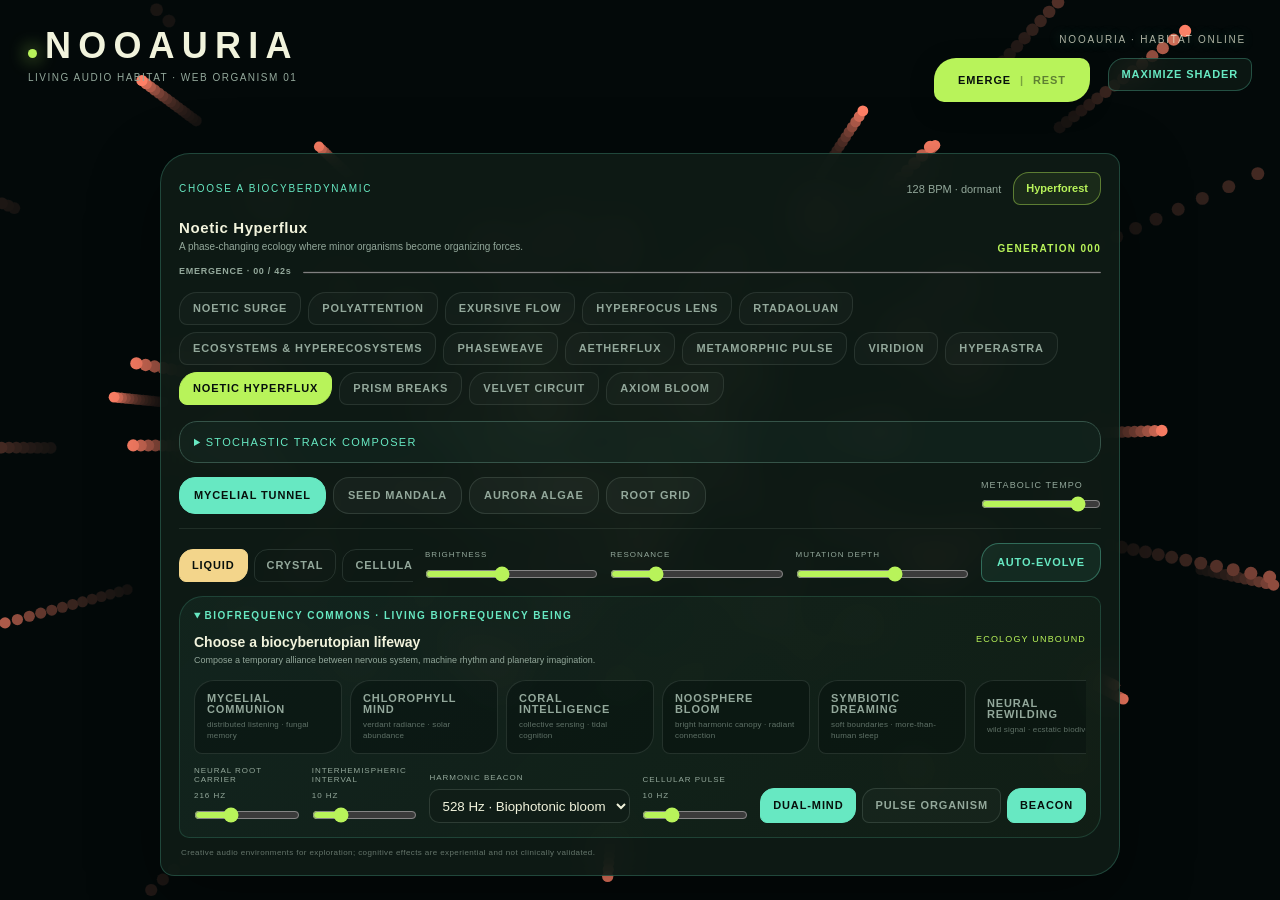
==== commit 7d936c53: "Add Hyperforest to Nooauria" ====
--- a/app/src/main/assets/web/index.html
+++ b/app/src/main/assets/web/index.html
@@ -29,7 +29,11 @@
       padding:18px; color:#f1f3dc; background:rgba(16,29,23,.86); border:1px solid rgba(103,232,194,.22);
       border-radius:30px 14px 30px 14px; backdrop-filter:blur(20px); box-shadow:0 22px 70px rgba(0,0,0,.4);
     }
-    .dock-head { display:flex; align-items:center; justify-content:space-between; gap:16px; margin-bottom:14px; }
+    .dock-head { display:flex; align-items:center; justify-content:space-between; flex-wrap:wrap; gap:8px 16px; margin-bottom:14px; }
+    .dock-actions { display:flex; align-items:center; gap:12px; }
+    #hyperforest-link { padding:10px 12px; color:#b8f35a; background:rgba(184,243,90,.08); border:1px solid rgba(184,243,90,.42); border-radius:16px 7px 16px 7px; font:700 11px/1 sans-serif; text-decoration:none; white-space:nowrap; }
+    #hyperforest-link:hover { background:#b8f35a; color:#07100c; }
+    #hyperforest-link:focus-visible { outline:2px solid #f3d58b; outline-offset:3px; }
     .eyebrow { color:#67e8c2; font-size:10px; letter-spacing:.17em; text-transform:uppercase; }
     .pulse { color:#93a89b; font-size:11px; }
     .controls { display:grid; grid-template-columns:minmax(0,1fr) auto; gap:14px; align-items:center; }
@@ -119,7 +123,13 @@
   <button id="awaken" type="button" aria-label="Emerge | Rest" aria-pressed="false" aria-describedby="pulse-readout" title="Emerge: start the selected biodynamic"><span class="emerge-label">EMERGE</span><span class="playback-divider" aria-hidden="true">|</span><span class="rest-label">REST</span></button>
   <button id="maximize-shader" type="button" aria-label="Maximize shader">MAXIMIZE SHADER</button>
   <section id="control-dock" aria-label="Nooauria habitat controls">
-    <div class="dock-head"><span class="eyebrow">Choose a biocyberdynamic</span><span class="pulse" id="pulse-readout">128 BPM · dormant</span></div>
+    <div class="dock-head">
+      <span class="eyebrow">Choose a biocyberdynamic</span>
+      <div class="dock-actions">
+        <span class="pulse" id="pulse-readout">128 BPM · dormant</span>
+        <a id="hyperforest-link" href="./hyperforest/">Hyperforest</a>
+      </div>
+    </div>
     <div class="amplifier-meta">
       <div><strong id="amplifier-title">Noetic Hyperflux</strong><p id="amplifier-description">A phase-changing ecology where minor organisms become organizing forces.</p></div>
       <span class="generation" id="generation-readout">generation 000</span>
@@ -502,6 +512,7 @@
       const gesture = event && (event.type === 'click' || event.type === 'touchstart');
       if (state.isPlaying) startSequencer(gesture);
     }
+    if (window.location?.protocol === 'file:') document.getElementById('hyperforest-link').hidden = true;
     document.addEventListener('click', recoverPlayback);
     document.addEventListener('touchstart', recoverPlayback, { passive: true });
     document.addEventListener('visibilitychange', () => {
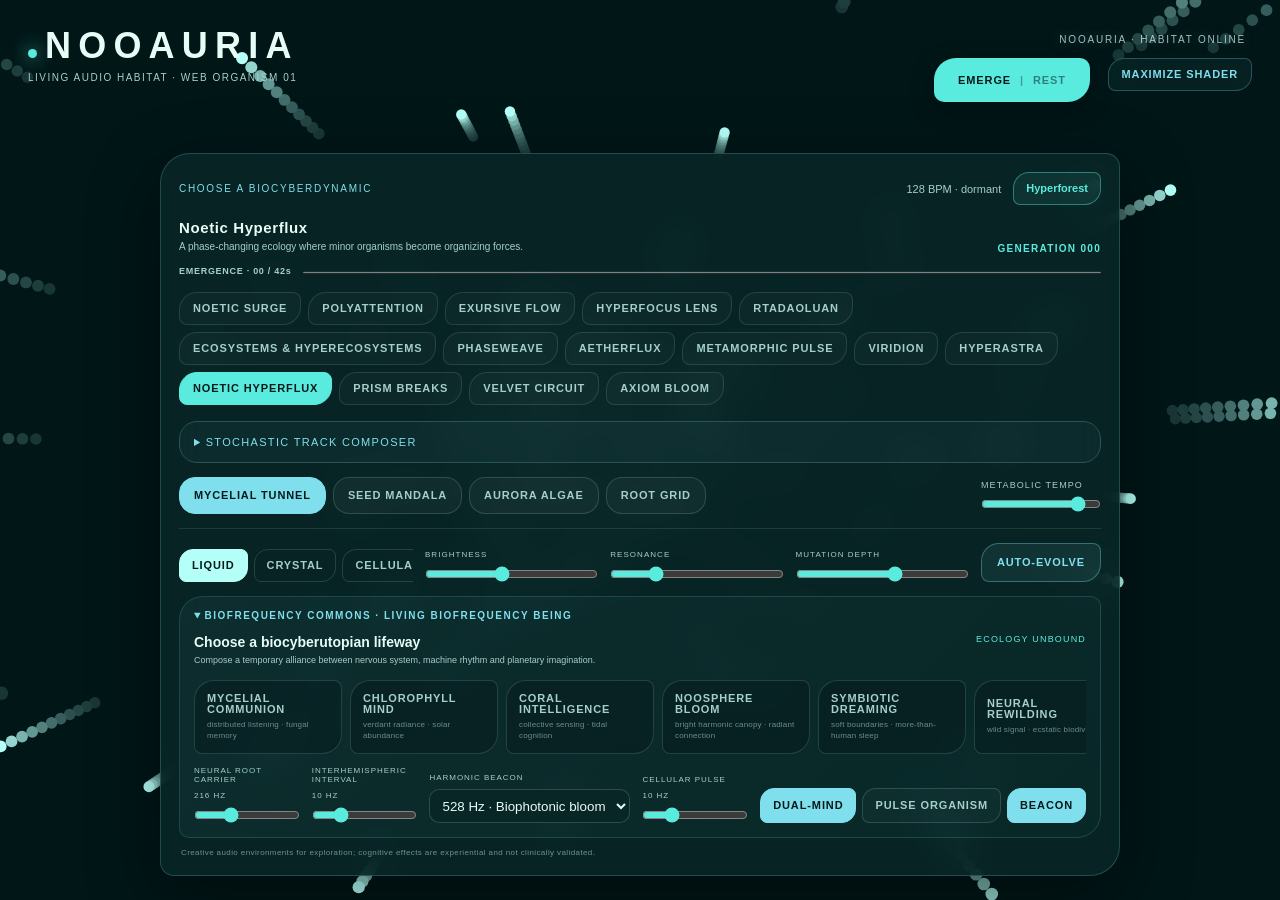
==== commit 395409f1: "Make Nooauria turquoise and evolve Hyperforest beats" ====
--- a/app/src/main/assets/web/index.html
+++ b/app/src/main/assets/web/index.html
@@ -3,89 +3,100 @@
 <head>
   <meta charset="UTF-8">
   <meta name="viewport" content="width=device-width, initial-scale=1.0, maximum-scale=1.0, user-scalable=no">
-  <meta name="theme-color" content="#07100c">
+  <meta name="theme-color" content="#051a1b">
   <meta name="description" content="Nooauria is a living audio ecology of evolutionary force amplifiers, spectral organisms and exursive generative music.">
   <title>Nooauria — Hyperacoustic Force Amplifiers</title>
   <style>
+    :root {
+      color-scheme: dark;
+      --habitat-bg: #051a1b;
+      --habitat-panel: #092626;
+      --habitat-ink: #e8fcf7;
+      --habitat-muted: #a5cfca;
+      --habitat-turquoise: #59ebdd;
+      --habitat-turquoise-rgb: 89, 235, 221;
+      --habitat-cyan: #7fdfed;
+      --habitat-cyan-rgb: 127, 223, 237;
+    }
     * { margin: 0; padding: 0; box-sizing: border-box; }
-    body, html { width: 100%; height: 100%; overflow: hidden; background-color: #07100C; font-family: sans-serif; }
+    body, html { width: 100%; height: 100%; overflow: hidden; background-color: var(--habitat-bg); font-family: sans-serif; }
     #canvas { width: 100%; height: 100%; display: block; }
     #overlay {
       position: absolute; top: 34px; right: 34px;
-      color: rgba(241,243,220,0.72); font-size: 10px;
+      color: rgba(232,252,247,0.72); font-size: 10px;
       letter-spacing: 1.8px; text-transform: uppercase;
-      pointer-events: none; text-shadow: 0 0 12px rgba(103,232,194,0.35);
-    }
-    #brand { position: absolute; top: 28px; left: 28px; color: #f1f3dc; }
+      pointer-events: none; text-shadow: 0 0 12px rgba(var(--habitat-cyan-rgb),0.35);
+    }
+    #brand { position: absolute; top: 28px; left: 28px; color: var(--habitat-ink); }
     #brand strong { display:block; font: 800 clamp(22px,3vw,36px)/1 sans-serif; letter-spacing:.2em; }
-    #brand span { display:block; margin-top:8px; color:#93a89b; font-size:10px; letter-spacing:.15em; text-transform:uppercase; }
-    #bio-mark { display:inline-block; width:9px; height:9px; margin-right:8px; border-radius:50%; background:#b8f35a; box-shadow:0 0 18px #b8f35a; }
-    #maximize-shader { position:absolute; top:58px; right:28px; z-index:4; padding:10px 13px; color:#67e8c2; background:rgba(16,29,23,.72); border:1px solid rgba(103,232,194,.28); border-radius:16px 7px 16px 7px; backdrop-filter:blur(12px); }
+    #brand span { display:block; margin-top:8px; color:var(--habitat-muted); font-size:10px; letter-spacing:.15em; text-transform:uppercase; }
+    #bio-mark { display:inline-block; width:9px; height:9px; margin-right:8px; border-radius:50%; background:var(--habitat-turquoise); box-shadow:0 0 18px var(--habitat-turquoise); }
+    #maximize-shader { position:absolute; top:58px; right:28px; z-index:4; padding:10px 13px; color:var(--habitat-cyan); background:rgba(9,38,38,.72); border:1px solid rgba(var(--habitat-cyan-rgb),.28); border-radius:16px 7px 16px 7px; backdrop-filter:blur(12px); }
     body.shader-maximized #control-dock, body.shader-maximized #brand, body.shader-maximized #overlay { opacity:0; pointer-events:none; }
     body.shader-maximized #maximize-shader { top:18px; right:18px; opacity:.55; }
     body.shader-maximized #awaken { top:18px; }
     #control-dock {
       position:absolute; left:50%; bottom:24px; transform:translateX(-50%); width:min(960px,calc(100% - 32px));
-      padding:18px; color:#f1f3dc; background:rgba(16,29,23,.86); border:1px solid rgba(103,232,194,.22);
+      padding:18px; color:var(--habitat-ink); background:rgba(9,38,38,.86); border:1px solid rgba(var(--habitat-cyan-rgb),.22);
       border-radius:30px 14px 30px 14px; backdrop-filter:blur(20px); box-shadow:0 22px 70px rgba(0,0,0,.4);
     }
     .dock-head { display:flex; align-items:center; justify-content:space-between; flex-wrap:wrap; gap:8px 16px; margin-bottom:14px; }
     .dock-actions { display:flex; align-items:center; gap:12px; }
-    #hyperforest-link { padding:10px 12px; color:#b8f35a; background:rgba(184,243,90,.08); border:1px solid rgba(184,243,90,.42); border-radius:16px 7px 16px 7px; font:700 11px/1 sans-serif; text-decoration:none; white-space:nowrap; }
-    #hyperforest-link:hover { background:#b8f35a; color:#07100c; }
-    #hyperforest-link:focus-visible { outline:2px solid #f3d58b; outline-offset:3px; }
-    .eyebrow { color:#67e8c2; font-size:10px; letter-spacing:.17em; text-transform:uppercase; }
-    .pulse { color:#93a89b; font-size:11px; }
+    #hyperforest-link { padding:10px 12px; color:var(--habitat-turquoise); background:rgba(var(--habitat-turquoise-rgb),.08); border:1px solid rgba(var(--habitat-turquoise-rgb),.42); border-radius:16px 7px 16px 7px; font:700 11px/1 sans-serif; text-decoration:none; white-space:nowrap; }
+    #hyperforest-link:hover { background:var(--habitat-turquoise); color:var(--habitat-bg); }
+    #hyperforest-link:focus-visible { outline:2px solid #b4fff8; outline-offset:3px; }
+    .eyebrow { color:var(--habitat-cyan); font-size:10px; letter-spacing:.17em; text-transform:uppercase; }
+    .pulse { color:var(--habitat-muted); font-size:11px; }
     .controls { display:grid; grid-template-columns:minmax(0,1fr) auto; gap:14px; align-items:center; }
     button { border:0; font:700 11px/1 sans-serif; letter-spacing:.08em; cursor:pointer; }
-    #awaken { position:absolute; top:58px; right:190px; z-index:4; display:flex; align-items:center; justify-content:center; gap:9px; min-width:156px; min-height:44px; padding:15px 18px; color:#07100c; background:#b8f35a; border-radius:22px 10px 22px 10px; box-shadow:0 6px 24px rgba(0,0,0,.25); }
+    #awaken { position:absolute; top:58px; right:190px; z-index:4; display:flex; align-items:center; justify-content:center; gap:9px; min-width:156px; min-height:44px; padding:15px 18px; color:var(--habitat-bg); background:var(--habitat-turquoise); border-radius:22px 10px 22px 10px; box-shadow:0 6px 24px rgba(0,0,0,.25); }
     #awaken.live { background:#ff8066; }
     #awaken .rest-label, #awaken.live .emerge-label { opacity:.5; }
     #awaken.live .rest-label { opacity:1; }
     #awaken .playback-divider { opacity:.35; }
-    #awaken:focus-visible { outline:2px solid #f1f3dc; outline-offset:4px; }
+    #awaken:focus-visible { outline:2px solid var(--habitat-ink); outline-offset:4px; }
     .species { display:flex; gap:7px; overflow:auto; scrollbar-width:none; }
-    .species button { padding:12px 14px; white-space:nowrap; color:#93a89b; background:rgba(255,255,255,.035); border:1px solid rgba(147,168,155,.2); border-radius:16px; }
-    .species button.active { color:#07100c; background:#67e8c2; border-color:#67e8c2; }
-    .tempo { display:flex; flex-direction:column; min-width:120px; gap:6px; color:#93a89b; font-size:9px; letter-spacing:.12em; text-transform:uppercase; }
-    input[type=range] { width:120px; accent-color:#b8f35a; }
-    .spectral-lab { display:grid; grid-template-columns:1.35fr repeat(3,1fr) auto; gap:12px; align-items:end; margin-top:14px; padding-top:14px; border-top:1px solid rgba(147,168,155,.14); }
+    .species button { padding:12px 14px; white-space:nowrap; color:var(--habitat-muted); background:rgba(255,255,255,.035); border:1px solid rgba(165,207,202,.2); border-radius:16px; }
+    .species button.active { color:var(--habitat-bg); background:var(--habitat-cyan); border-color:var(--habitat-cyan); }
+    .tempo { display:flex; flex-direction:column; min-width:120px; gap:6px; color:var(--habitat-muted); font-size:9px; letter-spacing:.12em; text-transform:uppercase; }
+    input[type=range] { width:120px; accent-color:var(--habitat-turquoise); }
+    .spectral-lab { display:grid; grid-template-columns:1.35fr repeat(3,1fr) auto; gap:12px; align-items:end; margin-top:14px; padding-top:14px; border-top:1px solid rgba(165,207,202,.14); }
     .spectrum-types { display:flex; gap:6px; overflow:auto; scrollbar-width:none; }
-    .spectrum-types button { padding:10px 12px; color:#93a89b; background:transparent; border:1px solid rgba(147,168,155,.18); border-radius:14px 7px 14px 7px; white-space:nowrap; }
-    .spectrum-types button.active { color:#07100c; background:#f3d58b; border-color:#f3d58b; }
-    .spectral-lab label { display:flex; flex-direction:column; gap:7px; color:#93a89b; font-size:8px; letter-spacing:.13em; text-transform:uppercase; }
+    .spectrum-types button { padding:10px 12px; color:var(--habitat-muted); background:transparent; border:1px solid rgba(165,207,202,.18); border-radius:14px 7px 14px 7px; white-space:nowrap; }
+    .spectrum-types button.active { color:var(--habitat-bg); background:#b4fff8; border-color:#b4fff8; }
+    .spectral-lab label { display:flex; flex-direction:column; gap:7px; color:var(--habitat-muted); font-size:8px; letter-spacing:.13em; text-transform:uppercase; }
     .spectral-lab input { width:100%; }
-    #evolve { padding:13px 15px; color:#67e8c2; background:rgba(103,232,194,.08); border:1px solid rgba(103,232,194,.35); border-radius:18px 8px 18px 8px; }
-    #evolve.active { color:#07100c; background:#67e8c2; box-shadow:0 0 26px rgba(103,232,194,.25); }
+    #evolve { padding:13px 15px; color:var(--habitat-cyan); background:rgba(var(--habitat-cyan-rgb),.08); border:1px solid rgba(var(--habitat-cyan-rgb),.35); border-radius:18px 8px 18px 8px; }
+    #evolve.active { color:var(--habitat-bg); background:var(--habitat-cyan); box-shadow:0 0 26px rgba(var(--habitat-cyan-rgb),.25); }
     .amplifier-meta { display:flex; align-items:end; justify-content:space-between; gap:20px; margin-bottom:12px; }
-    .amplifier-meta strong { display:block; margin-bottom:4px; color:#f1f3dc; font-size:15px; letter-spacing:.04em; }
-    .amplifier-meta p { margin:0; color:#93a89b; font-size:10px; line-height:1.4; }
-    .generation { flex:0 0 auto; color:#b8f35a; font:700 10px/1 sans-serif; letter-spacing:.13em; text-transform:uppercase; }
-    .arrangement-status { display:flex; align-items:center; gap:12px; margin-bottom:12px; color:#93a89b; font:700 9px/1.3 sans-serif; letter-spacing:.08em; }
+    .amplifier-meta strong { display:block; margin-bottom:4px; color:var(--habitat-ink); font-size:15px; letter-spacing:.04em; }
+    .amplifier-meta p { margin:0; color:var(--habitat-muted); font-size:10px; line-height:1.4; }
+    .generation { flex:0 0 auto; color:var(--habitat-turquoise); font:700 10px/1 sans-serif; letter-spacing:.13em; text-transform:uppercase; }
+    .arrangement-status { display:flex; align-items:center; gap:12px; margin-bottom:12px; color:var(--habitat-muted); font:700 9px/1.3 sans-serif; letter-spacing:.08em; }
     #arrangement-readout { white-space:nowrap; }
-    #arrangement-progress { flex:1; min-width:0; height:3px; accent-color:#67e8c2; }
+    #arrangement-progress { flex:1; min-width:0; height:3px; accent-color:var(--habitat-cyan); }
     .amplifier-rail { display:flex; flex-wrap:wrap; gap:7px; margin:0 -2px 14px; padding:2px; }
-    .amplifier-rail button { padding:10px 13px; color:#93a89b; background:rgba(255,255,255,.025); border:1px solid rgba(147,168,155,.16); border-radius:18px 8px 18px 8px; white-space:nowrap; }
-    .amplifier-rail button.active { color:#07100c; background:#b8f35a; border-color:#b8f35a; }
-    .disclaimer { margin:10px 2px 0; color:rgba(147,168,155,.65); font-size:8px; letter-spacing:.05em; }
-    .resonance-lab { margin-top:14px; padding:14px; background:linear-gradient(135deg,rgba(103,232,194,.055),rgba(184,243,90,.025)); border:1px solid rgba(103,232,194,.16); border-radius:24px 10px 24px 10px; }
-    .resonance-lab summary { color:#67e8c2; font:700 10px/1 sans-serif; letter-spacing:.15em; text-transform:uppercase; cursor:pointer; }
+    .amplifier-rail button { padding:10px 13px; color:var(--habitat-muted); background:rgba(255,255,255,.025); border:1px solid rgba(165,207,202,.16); border-radius:18px 8px 18px 8px; white-space:nowrap; }
+    .amplifier-rail button.active { color:var(--habitat-bg); background:var(--habitat-turquoise); border-color:var(--habitat-turquoise); }
+    .disclaimer { margin:10px 2px 0; color:rgba(165,207,202,.65); font-size:8px; letter-spacing:.05em; }
+    .resonance-lab { margin-top:14px; padding:14px; background:linear-gradient(135deg,rgba(var(--habitat-cyan-rgb),.055),rgba(var(--habitat-turquoise-rgb),.025)); border:1px solid rgba(var(--habitat-cyan-rgb),.16); border-radius:24px 10px 24px 10px; }
+    .resonance-lab summary { color:var(--habitat-cyan); font:700 10px/1 sans-serif; letter-spacing:.15em; text-transform:uppercase; cursor:pointer; }
     .resonance-intro { display:flex; justify-content:space-between; gap:20px; margin-top:13px; }
-    .resonance-intro strong { display:block; color:#f1f3dc; font-size:14px; }
-    .resonance-intro p { max-width:540px; margin-top:4px; color:#93a89b; font-size:9px; line-height:1.45; }
-    .ecology-state { color:#b8f35a; font-size:9px; letter-spacing:.13em; text-transform:uppercase; white-space:nowrap; }
+    .resonance-intro strong { display:block; color:var(--habitat-ink); font-size:14px; }
+    .resonance-intro p { max-width:540px; margin-top:4px; color:var(--habitat-muted); font-size:9px; line-height:1.45; }
+    .ecology-state { color:var(--habitat-turquoise); font-size:9px; letter-spacing:.13em; text-transform:uppercase; white-space:nowrap; }
     .lifeway-rail { display:flex; gap:8px; margin-top:13px; overflow:auto; scrollbar-width:none; }
-    .lifeway-rail button { min-width:148px; padding:12px; color:#93a89b; text-align:left; background:rgba(7,16,12,.42); border:1px solid rgba(147,168,155,.18); border-radius:20px 8px 20px 8px; white-space:normal; }
-    .lifeway-rail button span { display:block; margin-top:5px; color:rgba(147,168,155,.62); font-size:8px; font-weight:400; letter-spacing:.02em; line-height:1.3; }
-    .lifeway-rail button.active { color:#07100c; background:#b8f35a; border-color:#b8f35a; }
-    .lifeway-rail button.active span { color:rgba(7,16,12,.68); }
+    .lifeway-rail button { min-width:148px; padding:12px; color:var(--habitat-muted); text-align:left; background:rgba(5,26,27,.42); border:1px solid rgba(165,207,202,.18); border-radius:20px 8px 20px 8px; white-space:normal; }
+    .lifeway-rail button span { display:block; margin-top:5px; color:rgba(165,207,202,.62); font-size:8px; font-weight:400; letter-spacing:.02em; line-height:1.3; }
+    .lifeway-rail button.active { color:var(--habitat-bg); background:var(--habitat-turquoise); border-color:var(--habitat-turquoise); }
+    .lifeway-rail button.active span { color:rgba(5,26,27,.68); }
     .frequency-grid { display:grid; grid-template-columns:repeat(4,1fr) auto; gap:12px; align-items:end; margin-top:12px; }
-    .frequency-grid label { display:flex; flex-direction:column; gap:7px; color:#93a89b; font-size:8px; letter-spacing:.12em; text-transform:uppercase; }
+    .frequency-grid label { display:flex; flex-direction:column; gap:7px; color:var(--habitat-muted); font-size:8px; letter-spacing:.12em; text-transform:uppercase; }
     .frequency-grid input { width:100%; }
-    .frequency-grid select { min-height:34px; padding:0 8px; color:#f1f3dc; background:#101d17; border:1px solid rgba(147,168,155,.22); border-radius:10px; }
+    .frequency-grid select { min-height:34px; padding:0 8px; color:var(--habitat-ink); background:var(--habitat-panel); border:1px solid rgba(165,207,202,.22); border-radius:10px; }
     .tone-toggles { display:flex; gap:6px; }
-    .tone-toggles button { padding:11px 12px; color:#93a89b; background:rgba(255,255,255,.025); border:1px solid rgba(147,168,155,.2); border-radius:14px 7px 14px 7px; }
-    .tone-toggles button.active { color:#07100c; background:#67e8c2; border-color:#67e8c2; }
+    .tone-toggles button { padding:11px 12px; color:var(--habitat-muted); background:rgba(255,255,255,.025); border:1px solid rgba(165,207,202,.2); border-radius:14px 7px 14px 7px; }
+    .tone-toggles button.active { color:var(--habitat-bg); background:var(--habitat-cyan); border-color:var(--habitat-cyan); }
     @media(max-width:680px){
       #brand{top:20px;left:20px} #overlay{top:72px;left:20px;right:auto} #maximize-shader{top:96px;right:20px} #awaken{top:96px;left:20px;right:auto}
       #control-dock{bottom:10px;padding:14px;max-height:min(76vh,calc(100dvh - 160px));overflow:auto}.controls{grid-template-columns:1fr}.species{grid-column:1/-1;grid-row:1}.tempo{display:none}.spectral-lab{grid-template-columns:1fr 1fr}.spectrum-types{grid-column:1/-1}.spectral-lab label:nth-of-type(3){display:none}#evolve{align-self:stretch}.amplifier-meta{align-items:start}.amplifier-meta p{max-width:260px}.frequency-grid{grid-template-columns:1fr 1fr}.tone-toggles{grid-column:1/-1}.frequency-grid label:nth-of-type(3){grid-column:1/-1}
@@ -94,26 +105,26 @@
       #awaken{min-width:136px;gap:6px;padding:15px 12px;font-size:10px} #maximize-shader{padding:12px 10px;font-size:9px}
     }
     #control-dock { max-height:calc(100dvh - 150px); overflow:auto; }
-    .track-composer { margin-bottom:14px; padding:14px; border:1px solid #355348; border-radius:18px; background:rgba(103,232,194,.04); }
-    .track-composer summary { color:#67e8c2; cursor:pointer; font-size:11px; letter-spacing:.12em; }
-    .track-composer p { color:#93a89b; font-size:11px; line-height:1.5; margin:10px 0; }
+    .track-composer { margin-bottom:14px; padding:14px; border:1px solid #285357; border-radius:18px; background:rgba(var(--habitat-cyan-rgb),.04); }
+    .track-composer summary { color:var(--habitat-cyan); cursor:pointer; font-size:11px; letter-spacing:.12em; }
+    .track-composer p { color:var(--habitat-muted); font-size:11px; line-height:1.5; margin:10px 0; }
     .track-pool { display:flex; flex-wrap:wrap; gap:8px 14px; margin:12px 0; }
-    .track-pool label { color:#d2e5d9; font-size:11px; display:flex; align-items:center; gap:5px; }
+    .track-pool label { color:#bedcd9; font-size:11px; display:flex; align-items:center; gap:5px; }
     .track-options { display:flex; flex-wrap:wrap; align-items:center; gap:12px; font-size:11px; }
-    .track-options input { width:72px; padding:8px; background:#101d17; color:#f1f3dc; border:1px solid #355348; border-radius:8px; }
-    .track-options select { padding:8px; background:#101d17; color:#f1f3dc; border:1px solid #355348; border-radius:8px; }
-    .track-options button { padding:12px; border-radius:12px; background:#67e8c2; color:#07100c; }
-    #track-status { display:block; margin-top:12px; color:#b8f35a; font-size:11px; line-height:1.5; }
-    #track-progress { width:100%; height:5px; accent-color:#67e8c2; }
-    button:focus-visible, input:focus-visible, select:focus-visible, summary:focus-visible { outline:2px solid #f3d58b; outline-offset:3px; }
-    .focus-lens { margin:0 0 14px; padding:12px; border:1px solid rgba(103,232,194,.3); border-radius:16px; }
+    .track-options input { width:72px; padding:8px; background:var(--habitat-panel); color:var(--habitat-ink); border:1px solid #285357; border-radius:8px; }
+    .track-options select { padding:8px; background:var(--habitat-panel); color:var(--habitat-ink); border:1px solid #285357; border-radius:8px; }
+    .track-options button { padding:12px; border-radius:12px; background:var(--habitat-cyan); color:var(--habitat-bg); }
+    #track-status { display:block; margin-top:12px; color:var(--habitat-turquoise); font-size:11px; line-height:1.5; }
+    #track-progress { width:100%; height:5px; accent-color:var(--habitat-cyan); }
+    button:focus-visible, input:focus-visible, select:focus-visible, summary:focus-visible { outline:2px solid #b4fff8; outline-offset:3px; }
+    .focus-lens { margin:0 0 14px; padding:12px; border:1px solid rgba(var(--habitat-cyan-rgb),.3); border-radius:16px; }
     .focus-lens[hidden] { display:none; }
-    .focus-lens legend { color:#67e8c2; padding:0 7px; font-size:10px; letter-spacing:.1em; }
-    .focus-lens p { color:#93a89b; font-size:10px; line-height:1.5; margin-bottom:10px; }
+    .focus-lens legend { color:var(--habitat-cyan); padding:0 7px; font-size:10px; letter-spacing:.1em; }
+    .focus-lens p { color:var(--habitat-muted); font-size:10px; line-height:1.5; margin-bottom:10px; }
     .lens-controls { display:flex; flex-wrap:wrap; gap:18px; }
-    .lens-controls label { flex:1; min-width:140px; color:#93a89b; font-size:10px; }
-    .lens-controls input { display:block; width:100%; margin-top:7px; accent-color:#67e8c2; }
-    #lens-phase { display:block; margin-top:12px; color:#b8f35a; font-size:10px; letter-spacing:.08em; }
+    .lens-controls label { flex:1; min-width:140px; color:var(--habitat-muted); font-size:10px; }
+    .lens-controls input { display:block; width:100%; margin-top:7px; accent-color:var(--habitat-cyan); }
+    #lens-phase { display:block; margin-top:12px; color:var(--habitat-turquoise); font-size:10px; letter-spacing:.08em; }
   </style>
 </head>
 <body>
@@ -354,9 +365,9 @@
       harmonicVol: 0.0,
       // Visualizer State
       geometry: 'COSMIC_TUNNEL',
-      primaryColor: '#B8F35A',
-      secondaryColor: '#67E8C2',
-      accentColor: '#FF8066',
+      primaryColor: '#59EBDD',
+      secondaryColor: '#7FDFED',
+      accentColor: '#B4FFF8',
       audioSensitivity: 1.0,
       speed: 1.0,
       particleDensity: 300,
@@ -1952,8 +1963,8 @@
     const ecologyState = document.getElementById('ecology-state');
     const spectralProfiles = {
       LIQUID:   { waveShape:'sine', filterCutoff:.62, resonance:.28, primaryColor:'#48C8FF', secondaryColor:'#67F0E8' },
-      CRYSTAL:  { waveShape:'triangle', filterCutoff:1, resonance:.22, primaryColor:'#67e8c2', secondaryColor:'#f1f3dc' },
-      CELLULAR: { waveShape:'square',   filterCutoff:.56, resonance:.62, primaryColor:'#f3d58b', secondaryColor:'#b8f35a' },
+      CRYSTAL:  { waveShape:'triangle', filterCutoff:1, resonance:.22, primaryColor:'#7FDFED', secondaryColor:'#E8FCF7' },
+      CELLULAR: { waveShape:'square',   filterCutoff:.56, resonance:.62, primaryColor:'#f3d58b', secondaryColor:'#59EBDD' },
       FERAL:    { waveShape:'sawtooth', filterCutoff:.72, resonance:.78, primaryColor:'#ff8066', secondaryColor:'#7967e8' }
     };
     const amplifierProfiles = {
@@ -1991,7 +2002,7 @@
       const profile = amplifierProfiles[section.foundation];
       // Keep one tempo for the whole track: transitions never replace the sequencer clock.
       Object.assign(state, { amplifierMode:section.foundation, geometry:profile.geometry,
-        primaryColor:profile.primaryColor || '#B8F35A', secondaryColor:profile.secondaryColor || '#67E8C2', accentColor:profile.accentColor || '#FF8066',
+        primaryColor:profile.primaryColor || '#59EBDD', secondaryColor:profile.secondaryColor || '#7FDFED', accentColor:profile.accentColor || '#B4FFF8',
         divergence:profile.divergence, multiplicity:profile.multiplicity,
         coherence:profile.coherence, exursion:profile.exursion,
         biodynamicShader:!['PRISM_BREAKS','VELVET_CIRCUIT','AXIOM_BLOOM'].includes(section.foundation) });
@@ -2074,7 +2085,7 @@
       CORAL_INTELLIGENCE: { carrier:144, beat:6, iso:6, sol:417, binaural:true, isoOn:true, bpm:128, genre:'MELODIC_TECHNO', title:'Coral Intelligence', description:'Three-against-four tidal organisms coordinate into a porous, many-bodied rhythm.', ecology:'polyrhythmic reef awake' },
       NOOSPHERE_BLOOM: { carrier:320, beat:12, iso:12, sol:639, binaural:true, isoOn:false, bpm:138, genre:'PROGRESSIVE_HOUSE', harmonicRatio:1.5, harmonicVol:.045, title:'Noosphere Bloom', description:'A bright harmonic canopy glows behind rapid call-and-response signals, opening a radiant commons of shared imagination.', ecology:'luminous collective bloom', geometry:'AURORA_WAVES', spectrumMode:'CRYSTAL', waveShape:'triangle', filterCutoff:.94, resonance:.28, bloomIntensity:1.22, speed:1.45, mutationDepth:.82, primaryColor:'#D9FF5A', secondaryColor:'#72FFF1', accentColor:'#FFF0A8' },
       SYMBIOTIC_DREAMING: { carrier:108, beat:4, iso:4, sol:852, binaural:true, isoOn:false, bpm:108, genre:'AMBIENT_LOFI', title:'Symbiotic Dreaming', description:'Nested slow and fast organisms cross soft boundaries in a lucid, many-species dream.', ecology:'dream membrane multiplying' },
-      NEURAL_REWILDING: { carrier:333, beat:18, iso:21, sol:741, binaural:true, isoOn:true, bpm:146, genre:'PSYTRANCE', title:'Neural Rewilding', description:'Feral rhythms split, swarm and hybridize at high velocity into an ecstatic wilderness of attention.', ecology:'wild signal hyperdiversity', geometry:'QUANTUM_PARTICLES', spectrumMode:'FERAL', waveShape:'sawtooth', filterCutoff:.82, resonance:.76, bloomIntensity:1.25, speed:1.9, mutationDepth:.96, primaryColor:'#FF8066', secondaryColor:'#B8F35A', accentColor:'#9A70FF' },
+      NEURAL_REWILDING: { carrier:333, beat:18, iso:21, sol:741, binaural:true, isoOn:true, bpm:146, genre:'PSYTRANCE', title:'Neural Rewilding', description:'Feral rhythms split, swarm and hybridize at high velocity into an ecstatic wilderness of attention.', ecology:'wild signal hyperdiversity', geometry:'QUANTUM_PARTICLES', spectrumMode:'FERAL', waveShape:'sawtooth', filterCutoff:.82, resonance:.76, bloomIntensity:1.25, speed:1.9, mutationDepth:.96, primaryColor:'#FF8066', secondaryColor:'#59EBDD', accentColor:'#9A70FF' },
       POSTHUMAN_STILLNESS: { carrier:180, beat:2.5, iso:2.5, sol:432, binaural:true, isoOn:false, bpm:112, genre:'MELODIC_TECHNO', title:'Posthuman Stillness', description:'Slow intelligence holds the center while precise micro-signals flicker across machinic calm.', ecology:'quiet system · active edges' }
     };
     let mutationTimer = null;
@@ -2217,7 +2228,7 @@
         button.classList.add('active');
         state.amplifierMode = button.dataset.amplifier;
         state.biodynamicShader = !['PRISM_BREAKS','VELVET_CIRCUIT','AXIOM_BLOOM'].includes(button.dataset.amplifier);
-        Object.assign(state, { speed:1.0, bloomIntensity:.8, audioSensitivity:1.0, primaryColor:'#B8F35A', secondaryColor:'#67E8C2', accentColor:'#FF8066' }, profile);
+        Object.assign(state, { speed:1.0, bloomIntensity:.8, audioSensitivity:1.0, primaryColor:'#59EBDD', secondaryColor:'#7FDFED', accentColor:'#B4FFF8' }, profile);
         state.isPlaying = true;
         resetArrangement();
         amplifierTitle.textContent = profile.title;
@@ -2564,7 +2575,7 @@
 
       const surgeGridActive = state.amplifierMode === 'NOETIC_SURGE' && state.geometry === 'NEON_GRID';
       const fadeAlpha = surgeGridActive ? 1 - Math.pow(.72, deltaSeconds * 60) : .18;
-      ctx.fillStyle = `rgba(7, 16, 12, ${fadeAlpha})`;
+      ctx.fillStyle = `rgba(5, 26, 27, ${fadeAlpha})`;
       ctx.fillRect(0, 0, width, height);
 
       const cx = width / 2;
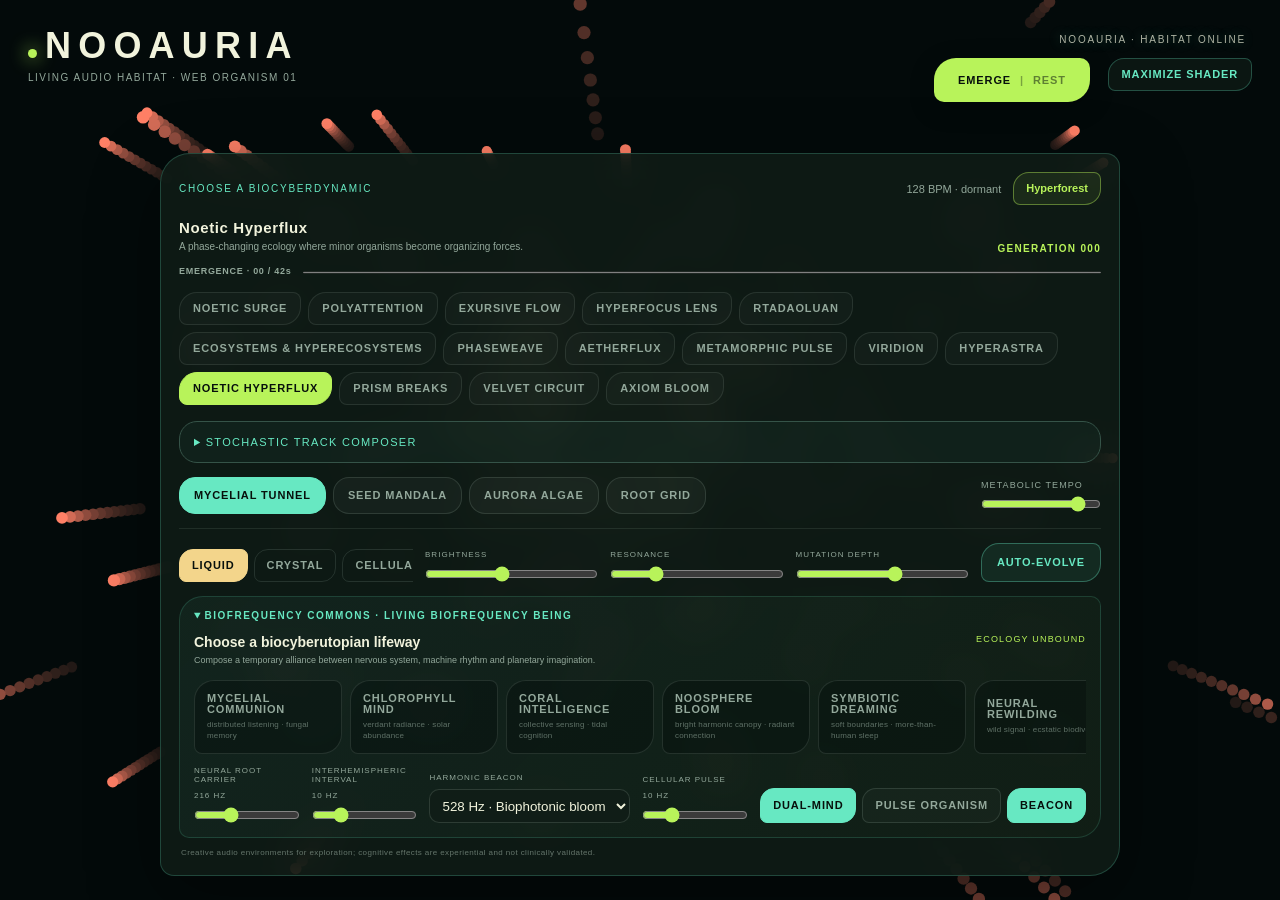
==== commit a5cba158: "Restore Nooauria green styling" ====
--- a/app/src/main/assets/web/index.html
+++ b/app/src/main/assets/web/index.html
@@ -3,100 +3,89 @@
 <head>
   <meta charset="UTF-8">
   <meta name="viewport" content="width=device-width, initial-scale=1.0, maximum-scale=1.0, user-scalable=no">
-  <meta name="theme-color" content="#051a1b">
+  <meta name="theme-color" content="#07100c">
   <meta name="description" content="Nooauria is a living audio ecology of evolutionary force amplifiers, spectral organisms and exursive generative music.">
   <title>Nooauria — Hyperacoustic Force Amplifiers</title>
   <style>
-    :root {
-      color-scheme: dark;
-      --habitat-bg: #051a1b;
-      --habitat-panel: #092626;
-      --habitat-ink: #e8fcf7;
-      --habitat-muted: #a5cfca;
-      --habitat-turquoise: #59ebdd;
-      --habitat-turquoise-rgb: 89, 235, 221;
-      --habitat-cyan: #7fdfed;
-      --habitat-cyan-rgb: 127, 223, 237;
-    }
     * { margin: 0; padding: 0; box-sizing: border-box; }
-    body, html { width: 100%; height: 100%; overflow: hidden; background-color: var(--habitat-bg); font-family: sans-serif; }
+    body, html { width: 100%; height: 100%; overflow: hidden; background-color: #07100C; font-family: sans-serif; }
     #canvas { width: 100%; height: 100%; display: block; }
     #overlay {
       position: absolute; top: 34px; right: 34px;
-      color: rgba(232,252,247,0.72); font-size: 10px;
+      color: rgba(241,243,220,0.72); font-size: 10px;
       letter-spacing: 1.8px; text-transform: uppercase;
-      pointer-events: none; text-shadow: 0 0 12px rgba(var(--habitat-cyan-rgb),0.35);
-    }
-    #brand { position: absolute; top: 28px; left: 28px; color: var(--habitat-ink); }
+      pointer-events: none; text-shadow: 0 0 12px rgba(103,232,194,0.35);
+    }
+    #brand { position: absolute; top: 28px; left: 28px; color: #f1f3dc; }
     #brand strong { display:block; font: 800 clamp(22px,3vw,36px)/1 sans-serif; letter-spacing:.2em; }
-    #brand span { display:block; margin-top:8px; color:var(--habitat-muted); font-size:10px; letter-spacing:.15em; text-transform:uppercase; }
-    #bio-mark { display:inline-block; width:9px; height:9px; margin-right:8px; border-radius:50%; background:var(--habitat-turquoise); box-shadow:0 0 18px var(--habitat-turquoise); }
-    #maximize-shader { position:absolute; top:58px; right:28px; z-index:4; padding:10px 13px; color:var(--habitat-cyan); background:rgba(9,38,38,.72); border:1px solid rgba(var(--habitat-cyan-rgb),.28); border-radius:16px 7px 16px 7px; backdrop-filter:blur(12px); }
+    #brand span { display:block; margin-top:8px; color:#93a89b; font-size:10px; letter-spacing:.15em; text-transform:uppercase; }
+    #bio-mark { display:inline-block; width:9px; height:9px; margin-right:8px; border-radius:50%; background:#b8f35a; box-shadow:0 0 18px #b8f35a; }
+    #maximize-shader { position:absolute; top:58px; right:28px; z-index:4; padding:10px 13px; color:#67e8c2; background:rgba(16,29,23,.72); border:1px solid rgba(103,232,194,.28); border-radius:16px 7px 16px 7px; backdrop-filter:blur(12px); }
     body.shader-maximized #control-dock, body.shader-maximized #brand, body.shader-maximized #overlay { opacity:0; pointer-events:none; }
     body.shader-maximized #maximize-shader { top:18px; right:18px; opacity:.55; }
     body.shader-maximized #awaken { top:18px; }
     #control-dock {
       position:absolute; left:50%; bottom:24px; transform:translateX(-50%); width:min(960px,calc(100% - 32px));
-      padding:18px; color:var(--habitat-ink); background:rgba(9,38,38,.86); border:1px solid rgba(var(--habitat-cyan-rgb),.22);
+      padding:18px; color:#f1f3dc; background:rgba(16,29,23,.86); border:1px solid rgba(103,232,194,.22);
       border-radius:30px 14px 30px 14px; backdrop-filter:blur(20px); box-shadow:0 22px 70px rgba(0,0,0,.4);
     }
     .dock-head { display:flex; align-items:center; justify-content:space-between; flex-wrap:wrap; gap:8px 16px; margin-bottom:14px; }
     .dock-actions { display:flex; align-items:center; gap:12px; }
-    #hyperforest-link { padding:10px 12px; color:var(--habitat-turquoise); background:rgba(var(--habitat-turquoise-rgb),.08); border:1px solid rgba(var(--habitat-turquoise-rgb),.42); border-radius:16px 7px 16px 7px; font:700 11px/1 sans-serif; text-decoration:none; white-space:nowrap; }
-    #hyperforest-link:hover { background:var(--habitat-turquoise); color:var(--habitat-bg); }
-    #hyperforest-link:focus-visible { outline:2px solid #b4fff8; outline-offset:3px; }
-    .eyebrow { color:var(--habitat-cyan); font-size:10px; letter-spacing:.17em; text-transform:uppercase; }
-    .pulse { color:var(--habitat-muted); font-size:11px; }
+    #hyperforest-link { padding:10px 12px; color:#b8f35a; background:rgba(184,243,90,.08); border:1px solid rgba(184,243,90,.42); border-radius:16px 7px 16px 7px; font:700 11px/1 sans-serif; text-decoration:none; white-space:nowrap; }
+    #hyperforest-link:hover { background:#b8f35a; color:#07100c; }
+    #hyperforest-link:focus-visible { outline:2px solid #f3d58b; outline-offset:3px; }
+    .eyebrow { color:#67e8c2; font-size:10px; letter-spacing:.17em; text-transform:uppercase; }
+    .pulse { color:#93a89b; font-size:11px; }
     .controls { display:grid; grid-template-columns:minmax(0,1fr) auto; gap:14px; align-items:center; }
     button { border:0; font:700 11px/1 sans-serif; letter-spacing:.08em; cursor:pointer; }
-    #awaken { position:absolute; top:58px; right:190px; z-index:4; display:flex; align-items:center; justify-content:center; gap:9px; min-width:156px; min-height:44px; padding:15px 18px; color:var(--habitat-bg); background:var(--habitat-turquoise); border-radius:22px 10px 22px 10px; box-shadow:0 6px 24px rgba(0,0,0,.25); }
+    #awaken { position:absolute; top:58px; right:190px; z-index:4; display:flex; align-items:center; justify-content:center; gap:9px; min-width:156px; min-height:44px; padding:15px 18px; color:#07100c; background:#b8f35a; border-radius:22px 10px 22px 10px; box-shadow:0 6px 24px rgba(0,0,0,.25); }
     #awaken.live { background:#ff8066; }
     #awaken .rest-label, #awaken.live .emerge-label { opacity:.5; }
     #awaken.live .rest-label { opacity:1; }
     #awaken .playback-divider { opacity:.35; }
-    #awaken:focus-visible { outline:2px solid var(--habitat-ink); outline-offset:4px; }
+    #awaken:focus-visible { outline:2px solid #f1f3dc; outline-offset:4px; }
     .species { display:flex; gap:7px; overflow:auto; scrollbar-width:none; }
-    .species button { padding:12px 14px; white-space:nowrap; color:var(--habitat-muted); background:rgba(255,255,255,.035); border:1px solid rgba(165,207,202,.2); border-radius:16px; }
-    .species button.active { color:var(--habitat-bg); background:var(--habitat-cyan); border-color:var(--habitat-cyan); }
-    .tempo { display:flex; flex-direction:column; min-width:120px; gap:6px; color:var(--habitat-muted); font-size:9px; letter-spacing:.12em; text-transform:uppercase; }
-    input[type=range] { width:120px; accent-color:var(--habitat-turquoise); }
-    .spectral-lab { display:grid; grid-template-columns:1.35fr repeat(3,1fr) auto; gap:12px; align-items:end; margin-top:14px; padding-top:14px; border-top:1px solid rgba(165,207,202,.14); }
+    .species button { padding:12px 14px; white-space:nowrap; color:#93a89b; background:rgba(255,255,255,.035); border:1px solid rgba(147,168,155,.2); border-radius:16px; }
+    .species button.active { color:#07100c; background:#67e8c2; border-color:#67e8c2; }
+    .tempo { display:flex; flex-direction:column; min-width:120px; gap:6px; color:#93a89b; font-size:9px; letter-spacing:.12em; text-transform:uppercase; }
+    input[type=range] { width:120px; accent-color:#b8f35a; }
+    .spectral-lab { display:grid; grid-template-columns:1.35fr repeat(3,1fr) auto; gap:12px; align-items:end; margin-top:14px; padding-top:14px; border-top:1px solid rgba(147,168,155,.14); }
     .spectrum-types { display:flex; gap:6px; overflow:auto; scrollbar-width:none; }
-    .spectrum-types button { padding:10px 12px; color:var(--habitat-muted); background:transparent; border:1px solid rgba(165,207,202,.18); border-radius:14px 7px 14px 7px; white-space:nowrap; }
-    .spectrum-types button.active { color:var(--habitat-bg); background:#b4fff8; border-color:#b4fff8; }
-    .spectral-lab label { display:flex; flex-direction:column; gap:7px; color:var(--habitat-muted); font-size:8px; letter-spacing:.13em; text-transform:uppercase; }
+    .spectrum-types button { padding:10px 12px; color:#93a89b; background:transparent; border:1px solid rgba(147,168,155,.18); border-radius:14px 7px 14px 7px; white-space:nowrap; }
+    .spectrum-types button.active { color:#07100c; background:#f3d58b; border-color:#f3d58b; }
+    .spectral-lab label { display:flex; flex-direction:column; gap:7px; color:#93a89b; font-size:8px; letter-spacing:.13em; text-transform:uppercase; }
     .spectral-lab input { width:100%; }
-    #evolve { padding:13px 15px; color:var(--habitat-cyan); background:rgba(var(--habitat-cyan-rgb),.08); border:1px solid rgba(var(--habitat-cyan-rgb),.35); border-radius:18px 8px 18px 8px; }
-    #evolve.active { color:var(--habitat-bg); background:var(--habitat-cyan); box-shadow:0 0 26px rgba(var(--habitat-cyan-rgb),.25); }
+    #evolve { padding:13px 15px; color:#67e8c2; background:rgba(103,232,194,.08); border:1px solid rgba(103,232,194,.35); border-radius:18px 8px 18px 8px; }
+    #evolve.active { color:#07100c; background:#67e8c2; box-shadow:0 0 26px rgba(103,232,194,.25); }
     .amplifier-meta { display:flex; align-items:end; justify-content:space-between; gap:20px; margin-bottom:12px; }
-    .amplifier-meta strong { display:block; margin-bottom:4px; color:var(--habitat-ink); font-size:15px; letter-spacing:.04em; }
-    .amplifier-meta p { margin:0; color:var(--habitat-muted); font-size:10px; line-height:1.4; }
-    .generation { flex:0 0 auto; color:var(--habitat-turquoise); font:700 10px/1 sans-serif; letter-spacing:.13em; text-transform:uppercase; }
-    .arrangement-status { display:flex; align-items:center; gap:12px; margin-bottom:12px; color:var(--habitat-muted); font:700 9px/1.3 sans-serif; letter-spacing:.08em; }
+    .amplifier-meta strong { display:block; margin-bottom:4px; color:#f1f3dc; font-size:15px; letter-spacing:.04em; }
+    .amplifier-meta p { margin:0; color:#93a89b; font-size:10px; line-height:1.4; }
+    .generation { flex:0 0 auto; color:#b8f35a; font:700 10px/1 sans-serif; letter-spacing:.13em; text-transform:uppercase; }
+    .arrangement-status { display:flex; align-items:center; gap:12px; margin-bottom:12px; color:#93a89b; font:700 9px/1.3 sans-serif; letter-spacing:.08em; }
     #arrangement-readout { white-space:nowrap; }
-    #arrangement-progress { flex:1; min-width:0; height:3px; accent-color:var(--habitat-cyan); }
+    #arrangement-progress { flex:1; min-width:0; height:3px; accent-color:#67e8c2; }
     .amplifier-rail { display:flex; flex-wrap:wrap; gap:7px; margin:0 -2px 14px; padding:2px; }
-    .amplifier-rail button { padding:10px 13px; color:var(--habitat-muted); background:rgba(255,255,255,.025); border:1px solid rgba(165,207,202,.16); border-radius:18px 8px 18px 8px; white-space:nowrap; }
-    .amplifier-rail button.active { color:var(--habitat-bg); background:var(--habitat-turquoise); border-color:var(--habitat-turquoise); }
-    .disclaimer { margin:10px 2px 0; color:rgba(165,207,202,.65); font-size:8px; letter-spacing:.05em; }
-    .resonance-lab { margin-top:14px; padding:14px; background:linear-gradient(135deg,rgba(var(--habitat-cyan-rgb),.055),rgba(var(--habitat-turquoise-rgb),.025)); border:1px solid rgba(var(--habitat-cyan-rgb),.16); border-radius:24px 10px 24px 10px; }
-    .resonance-lab summary { color:var(--habitat-cyan); font:700 10px/1 sans-serif; letter-spacing:.15em; text-transform:uppercase; cursor:pointer; }
+    .amplifier-rail button { padding:10px 13px; color:#93a89b; background:rgba(255,255,255,.025); border:1px solid rgba(147,168,155,.16); border-radius:18px 8px 18px 8px; white-space:nowrap; }
+    .amplifier-rail button.active { color:#07100c; background:#b8f35a; border-color:#b8f35a; }
+    .disclaimer { margin:10px 2px 0; color:rgba(147,168,155,.65); font-size:8px; letter-spacing:.05em; }
+    .resonance-lab { margin-top:14px; padding:14px; background:linear-gradient(135deg,rgba(103,232,194,.055),rgba(184,243,90,.025)); border:1px solid rgba(103,232,194,.16); border-radius:24px 10px 24px 10px; }
+    .resonance-lab summary { color:#67e8c2; font:700 10px/1 sans-serif; letter-spacing:.15em; text-transform:uppercase; cursor:pointer; }
     .resonance-intro { display:flex; justify-content:space-between; gap:20px; margin-top:13px; }
-    .resonance-intro strong { display:block; color:var(--habitat-ink); font-size:14px; }
-    .resonance-intro p { max-width:540px; margin-top:4px; color:var(--habitat-muted); font-size:9px; line-height:1.45; }
-    .ecology-state { color:var(--habitat-turquoise); font-size:9px; letter-spacing:.13em; text-transform:uppercase; white-space:nowrap; }
+    .resonance-intro strong { display:block; color:#f1f3dc; font-size:14px; }
+    .resonance-intro p { max-width:540px; margin-top:4px; color:#93a89b; font-size:9px; line-height:1.45; }
+    .ecology-state { color:#b8f35a; font-size:9px; letter-spacing:.13em; text-transform:uppercase; white-space:nowrap; }
     .lifeway-rail { display:flex; gap:8px; margin-top:13px; overflow:auto; scrollbar-width:none; }
-    .lifeway-rail button { min-width:148px; padding:12px; color:var(--habitat-muted); text-align:left; background:rgba(5,26,27,.42); border:1px solid rgba(165,207,202,.18); border-radius:20px 8px 20px 8px; white-space:normal; }
-    .lifeway-rail button span { display:block; margin-top:5px; color:rgba(165,207,202,.62); font-size:8px; font-weight:400; letter-spacing:.02em; line-height:1.3; }
-    .lifeway-rail button.active { color:var(--habitat-bg); background:var(--habitat-turquoise); border-color:var(--habitat-turquoise); }
-    .lifeway-rail button.active span { color:rgba(5,26,27,.68); }
+    .lifeway-rail button { min-width:148px; padding:12px; color:#93a89b; text-align:left; background:rgba(7,16,12,.42); border:1px solid rgba(147,168,155,.18); border-radius:20px 8px 20px 8px; white-space:normal; }
+    .lifeway-rail button span { display:block; margin-top:5px; color:rgba(147,168,155,.62); font-size:8px; font-weight:400; letter-spacing:.02em; line-height:1.3; }
+    .lifeway-rail button.active { color:#07100c; background:#b8f35a; border-color:#b8f35a; }
+    .lifeway-rail button.active span { color:rgba(7,16,12,.68); }
     .frequency-grid { display:grid; grid-template-columns:repeat(4,1fr) auto; gap:12px; align-items:end; margin-top:12px; }
-    .frequency-grid label { display:flex; flex-direction:column; gap:7px; color:var(--habitat-muted); font-size:8px; letter-spacing:.12em; text-transform:uppercase; }
+    .frequency-grid label { display:flex; flex-direction:column; gap:7px; color:#93a89b; font-size:8px; letter-spacing:.12em; text-transform:uppercase; }
     .frequency-grid input { width:100%; }
-    .frequency-grid select { min-height:34px; padding:0 8px; color:var(--habitat-ink); background:var(--habitat-panel); border:1px solid rgba(165,207,202,.22); border-radius:10px; }
+    .frequency-grid select { min-height:34px; padding:0 8px; color:#f1f3dc; background:#101d17; border:1px solid rgba(147,168,155,.22); border-radius:10px; }
     .tone-toggles { display:flex; gap:6px; }
-    .tone-toggles button { padding:11px 12px; color:var(--habitat-muted); background:rgba(255,255,255,.025); border:1px solid rgba(165,207,202,.2); border-radius:14px 7px 14px 7px; }
-    .tone-toggles button.active { color:var(--habitat-bg); background:var(--habitat-cyan); border-color:var(--habitat-cyan); }
+    .tone-toggles button { padding:11px 12px; color:#93a89b; background:rgba(255,255,255,.025); border:1px solid rgba(147,168,155,.2); border-radius:14px 7px 14px 7px; }
+    .tone-toggles button.active { color:#07100c; background:#67e8c2; border-color:#67e8c2; }
     @media(max-width:680px){
       #brand{top:20px;left:20px} #overlay{top:72px;left:20px;right:auto} #maximize-shader{top:96px;right:20px} #awaken{top:96px;left:20px;right:auto}
       #control-dock{bottom:10px;padding:14px;max-height:min(76vh,calc(100dvh - 160px));overflow:auto}.controls{grid-template-columns:1fr}.species{grid-column:1/-1;grid-row:1}.tempo{display:none}.spectral-lab{grid-template-columns:1fr 1fr}.spectrum-types{grid-column:1/-1}.spectral-lab label:nth-of-type(3){display:none}#evolve{align-self:stretch}.amplifier-meta{align-items:start}.amplifier-meta p{max-width:260px}.frequency-grid{grid-template-columns:1fr 1fr}.tone-toggles{grid-column:1/-1}.frequency-grid label:nth-of-type(3){grid-column:1/-1}
@@ -105,26 +94,26 @@
       #awaken{min-width:136px;gap:6px;padding:15px 12px;font-size:10px} #maximize-shader{padding:12px 10px;font-size:9px}
     }
     #control-dock { max-height:calc(100dvh - 150px); overflow:auto; }
-    .track-composer { margin-bottom:14px; padding:14px; border:1px solid #285357; border-radius:18px; background:rgba(var(--habitat-cyan-rgb),.04); }
-    .track-composer summary { color:var(--habitat-cyan); cursor:pointer; font-size:11px; letter-spacing:.12em; }
-    .track-composer p { color:var(--habitat-muted); font-size:11px; line-height:1.5; margin:10px 0; }
+    .track-composer { margin-bottom:14px; padding:14px; border:1px solid #355348; border-radius:18px; background:rgba(103,232,194,.04); }
+    .track-composer summary { color:#67e8c2; cursor:pointer; font-size:11px; letter-spacing:.12em; }
+    .track-composer p { color:#93a89b; font-size:11px; line-height:1.5; margin:10px 0; }
     .track-pool { display:flex; flex-wrap:wrap; gap:8px 14px; margin:12px 0; }
-    .track-pool label { color:#bedcd9; font-size:11px; display:flex; align-items:center; gap:5px; }
+    .track-pool label { color:#d2e5d9; font-size:11px; display:flex; align-items:center; gap:5px; }
     .track-options { display:flex; flex-wrap:wrap; align-items:center; gap:12px; font-size:11px; }
-    .track-options input { width:72px; padding:8px; background:var(--habitat-panel); color:var(--habitat-ink); border:1px solid #285357; border-radius:8px; }
-    .track-options select { padding:8px; background:var(--habitat-panel); color:var(--habitat-ink); border:1px solid #285357; border-radius:8px; }
-    .track-options button { padding:12px; border-radius:12px; background:var(--habitat-cyan); color:var(--habitat-bg); }
-    #track-status { display:block; margin-top:12px; color:var(--habitat-turquoise); font-size:11px; line-height:1.5; }
-    #track-progress { width:100%; height:5px; accent-color:var(--habitat-cyan); }
-    button:focus-visible, input:focus-visible, select:focus-visible, summary:focus-visible { outline:2px solid #b4fff8; outline-offset:3px; }
-    .focus-lens { margin:0 0 14px; padding:12px; border:1px solid rgba(var(--habitat-cyan-rgb),.3); border-radius:16px; }
+    .track-options input { width:72px; padding:8px; background:#101d17; color:#f1f3dc; border:1px solid #355348; border-radius:8px; }
+    .track-options select { padding:8px; background:#101d17; color:#f1f3dc; border:1px solid #355348; border-radius:8px; }
+    .track-options button { padding:12px; border-radius:12px; background:#67e8c2; color:#07100c; }
+    #track-status { display:block; margin-top:12px; color:#b8f35a; font-size:11px; line-height:1.5; }
+    #track-progress { width:100%; height:5px; accent-color:#67e8c2; }
+    button:focus-visible, input:focus-visible, select:focus-visible, summary:focus-visible { outline:2px solid #f3d58b; outline-offset:3px; }
+    .focus-lens { margin:0 0 14px; padding:12px; border:1px solid rgba(103,232,194,.3); border-radius:16px; }
     .focus-lens[hidden] { display:none; }
-    .focus-lens legend { color:var(--habitat-cyan); padding:0 7px; font-size:10px; letter-spacing:.1em; }
-    .focus-lens p { color:var(--habitat-muted); font-size:10px; line-height:1.5; margin-bottom:10px; }
+    .focus-lens legend { color:#67e8c2; padding:0 7px; font-size:10px; letter-spacing:.1em; }
+    .focus-lens p { color:#93a89b; font-size:10px; line-height:1.5; margin-bottom:10px; }
     .lens-controls { display:flex; flex-wrap:wrap; gap:18px; }
-    .lens-controls label { flex:1; min-width:140px; color:var(--habitat-muted); font-size:10px; }
-    .lens-controls input { display:block; width:100%; margin-top:7px; accent-color:var(--habitat-cyan); }
-    #lens-phase { display:block; margin-top:12px; color:var(--habitat-turquoise); font-size:10px; letter-spacing:.08em; }
+    .lens-controls label { flex:1; min-width:140px; color:#93a89b; font-size:10px; }
+    .lens-controls input { display:block; width:100%; margin-top:7px; accent-color:#67e8c2; }
+    #lens-phase { display:block; margin-top:12px; color:#b8f35a; font-size:10px; letter-spacing:.08em; }
   </style>
 </head>
 <body>
@@ -365,9 +354,9 @@
       harmonicVol: 0.0,
       // Visualizer State
       geometry: 'COSMIC_TUNNEL',
-      primaryColor: '#59EBDD',
-      secondaryColor: '#7FDFED',
-      accentColor: '#B4FFF8',
+      primaryColor: '#B8F35A',
+      secondaryColor: '#67E8C2',
+      accentColor: '#FF8066',
       audioSensitivity: 1.0,
       speed: 1.0,
       particleDensity: 300,
@@ -1963,8 +1952,8 @@
     const ecologyState = document.getElementById('ecology-state');
     const spectralProfiles = {
       LIQUID:   { waveShape:'sine', filterCutoff:.62, resonance:.28, primaryColor:'#48C8FF', secondaryColor:'#67F0E8' },
-      CRYSTAL:  { waveShape:'triangle', filterCutoff:1, resonance:.22, primaryColor:'#7FDFED', secondaryColor:'#E8FCF7' },
-      CELLULAR: { waveShape:'square',   filterCutoff:.56, resonance:.62, primaryColor:'#f3d58b', secondaryColor:'#59EBDD' },
+      CRYSTAL:  { waveShape:'triangle', filterCutoff:1, resonance:.22, primaryColor:'#67e8c2', secondaryColor:'#f1f3dc' },
+      CELLULAR: { waveShape:'square',   filterCutoff:.56, resonance:.62, primaryColor:'#f3d58b', secondaryColor:'#b8f35a' },
       FERAL:    { waveShape:'sawtooth', filterCutoff:.72, resonance:.78, primaryColor:'#ff8066', secondaryColor:'#7967e8' }
     };
     const amplifierProfiles = {
@@ -2002,7 +1991,7 @@
       const profile = amplifierProfiles[section.foundation];
       // Keep one tempo for the whole track: transitions never replace the sequencer clock.
       Object.assign(state, { amplifierMode:section.foundation, geometry:profile.geometry,
-        primaryColor:profile.primaryColor || '#59EBDD', secondaryColor:profile.secondaryColor || '#7FDFED', accentColor:profile.accentColor || '#B4FFF8',
+        primaryColor:profile.primaryColor || '#B8F35A', secondaryColor:profile.secondaryColor || '#67E8C2', accentColor:profile.accentColor || '#FF8066',
         divergence:profile.divergence, multiplicity:profile.multiplicity,
         coherence:profile.coherence, exursion:profile.exursion,
         biodynamicShader:!['PRISM_BREAKS','VELVET_CIRCUIT','AXIOM_BLOOM'].includes(section.foundation) });
@@ -2085,7 +2074,7 @@
       CORAL_INTELLIGENCE: { carrier:144, beat:6, iso:6, sol:417, binaural:true, isoOn:true, bpm:128, genre:'MELODIC_TECHNO', title:'Coral Intelligence', description:'Three-against-four tidal organisms coordinate into a porous, many-bodied rhythm.', ecology:'polyrhythmic reef awake' },
       NOOSPHERE_BLOOM: { carrier:320, beat:12, iso:12, sol:639, binaural:true, isoOn:false, bpm:138, genre:'PROGRESSIVE_HOUSE', harmonicRatio:1.5, harmonicVol:.045, title:'Noosphere Bloom', description:'A bright harmonic canopy glows behind rapid call-and-response signals, opening a radiant commons of shared imagination.', ecology:'luminous collective bloom', geometry:'AURORA_WAVES', spectrumMode:'CRYSTAL', waveShape:'triangle', filterCutoff:.94, resonance:.28, bloomIntensity:1.22, speed:1.45, mutationDepth:.82, primaryColor:'#D9FF5A', secondaryColor:'#72FFF1', accentColor:'#FFF0A8' },
       SYMBIOTIC_DREAMING: { carrier:108, beat:4, iso:4, sol:852, binaural:true, isoOn:false, bpm:108, genre:'AMBIENT_LOFI', title:'Symbiotic Dreaming', description:'Nested slow and fast organisms cross soft boundaries in a lucid, many-species dream.', ecology:'dream membrane multiplying' },
-      NEURAL_REWILDING: { carrier:333, beat:18, iso:21, sol:741, binaural:true, isoOn:true, bpm:146, genre:'PSYTRANCE', title:'Neural Rewilding', description:'Feral rhythms split, swarm and hybridize at high velocity into an ecstatic wilderness of attention.', ecology:'wild signal hyperdiversity', geometry:'QUANTUM_PARTICLES', spectrumMode:'FERAL', waveShape:'sawtooth', filterCutoff:.82, resonance:.76, bloomIntensity:1.25, speed:1.9, mutationDepth:.96, primaryColor:'#FF8066', secondaryColor:'#59EBDD', accentColor:'#9A70FF' },
+      NEURAL_REWILDING: { carrier:333, beat:18, iso:21, sol:741, binaural:true, isoOn:true, bpm:146, genre:'PSYTRANCE', title:'Neural Rewilding', description:'Feral rhythms split, swarm and hybridize at high velocity into an ecstatic wilderness of attention.', ecology:'wild signal hyperdiversity', geometry:'QUANTUM_PARTICLES', spectrumMode:'FERAL', waveShape:'sawtooth', filterCutoff:.82, resonance:.76, bloomIntensity:1.25, speed:1.9, mutationDepth:.96, primaryColor:'#FF8066', secondaryColor:'#B8F35A', accentColor:'#9A70FF' },
       POSTHUMAN_STILLNESS: { carrier:180, beat:2.5, iso:2.5, sol:432, binaural:true, isoOn:false, bpm:112, genre:'MELODIC_TECHNO', title:'Posthuman Stillness', description:'Slow intelligence holds the center while precise micro-signals flicker across machinic calm.', ecology:'quiet system · active edges' }
     };
     let mutationTimer = null;
@@ -2228,7 +2217,7 @@
         button.classList.add('active');
         state.amplifierMode = button.dataset.amplifier;
         state.biodynamicShader = !['PRISM_BREAKS','VELVET_CIRCUIT','AXIOM_BLOOM'].includes(button.dataset.amplifier);
-        Object.assign(state, { speed:1.0, bloomIntensity:.8, audioSensitivity:1.0, primaryColor:'#59EBDD', secondaryColor:'#7FDFED', accentColor:'#B4FFF8' }, profile);
+        Object.assign(state, { speed:1.0, bloomIntensity:.8, audioSensitivity:1.0, primaryColor:'#B8F35A', secondaryColor:'#67E8C2', accentColor:'#FF8066' }, profile);
         state.isPlaying = true;
         resetArrangement();
         amplifierTitle.textContent = profile.title;
@@ -2575,7 +2564,7 @@
 
       const surgeGridActive = state.amplifierMode === 'NOETIC_SURGE' && state.geometry === 'NEON_GRID';
       const fadeAlpha = surgeGridActive ? 1 - Math.pow(.72, deltaSeconds * 60) : .18;
-      ctx.fillStyle = `rgba(5, 26, 27, ${fadeAlpha})`;
+      ctx.fillStyle = `rgba(7, 16, 12, ${fadeAlpha})`;
       ctx.fillRect(0, 0, width, height);
 
       const cx = width / 2;
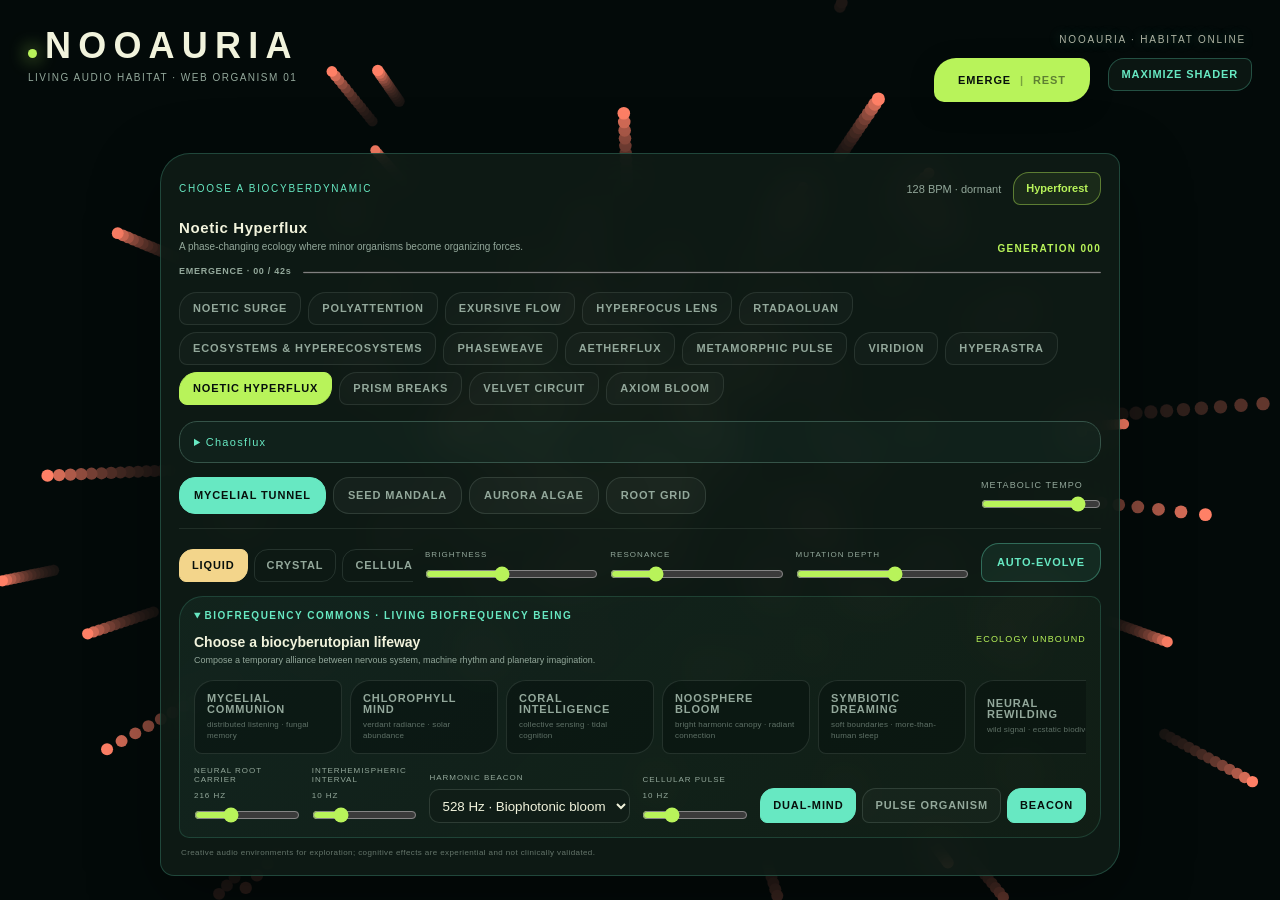
==== commit 7acc3bf5: "Rename composer to Chaosflux and isolate emergences" ====
--- a/app/src/main/assets/web/index.html
+++ b/app/src/main/assets/web/index.html
@@ -163,8 +163,8 @@
       <output id="lens-phase">2 : 3 · ALIGNMENT</output>
     </fieldset>
     <details class="track-composer">
-      <summary>STOCHASTIC TRACK COMPOSER</summary>
-      <p>Combine hyperfluxes into a new journey. Produced EDM / IDM hyperdynamics: a focused low end, swung percussion, recurring hooks and evolving stereo textures. Generate a new combination every 3 seconds, or set your own interval. Emerge / Rest pauses and resumes.</p>
+      <summary>Chaosflux</summary>
+      <p>Each emergence plays one biocyberdynamic at its own tempo. Set how long each plays before the next begins. Emerge / Rest pauses and resumes.</p>
       <div class="track-pool" aria-label="Hyperfluxes available for generation"><label><input type="checkbox" data-track-mode="NOETIC_SURGE" checked>Noetic Surge</label><label><input type="checkbox" data-track-mode="POLYATTENTION" checked>Polyattention</label><label><input type="checkbox" data-track-mode="EXURSIVE_FLOW" checked>Exursive Flow</label><label><input type="checkbox" data-track-mode="HYPERFOCUS_LENS" checked>Hyperfocus Lens</label><label><input type="checkbox" data-track-mode="RTADAOLUAN" checked>Rtadaoluan</label><label><input type="checkbox" data-track-mode="DIVERGENCE_ENGINE" checked>Divergence Engine</label><label><input type="checkbox" data-track-mode="PHASEWEAVE" checked>Phaseweave</label><label><input type="checkbox" data-track-mode="AETHERFLUX" checked>Aetherflux</label><label><input type="checkbox" data-track-mode="METAMORPHIC_PULSE" checked>Metamorphic Pulse</label><label><input type="checkbox" data-track-mode="VIRIDION" checked>Viridion</label><label><input type="checkbox" data-track-mode="HYPERASTRA" checked>Hyperastra</label><label><input type="checkbox" data-track-mode="NOETIC_HYPERFLUX" checked>Noetic Hyperflux</label><label><input type="checkbox" data-track-mode="PRISM_BREAKS" checked>Prism Breaks</label><label><input type="checkbox" data-track-mode="VELVET_CIRCUIT" checked>Velvet Circuit</label><label><input type="checkbox" data-track-mode="AXIOM_BLOOM" checked>Axiom Bloom</label></div>
       <div class="track-options">
         <label>Length <select id="track-length"><option value="126">2:06</option><option value="252" selected>4:12</option><option value="378">6:18</option></select></label>
@@ -173,7 +173,7 @@
         <button type="button" id="generate-track">GENERATE &amp; PLAY</button>
         <button type="button" id="leave-track">LEAVE TRACK</button>
       </div>
-      <output id="track-status" aria-live="polite">Select at least two hyperfluxes, then generate a track.</output>
+      <output id="track-status" aria-live="polite">Select one or more biocyberdynamics, then generate a track.</output>
       <progress id="track-progress" max="1" value="0" aria-label="Generated track progress"></progress>
     </details>
     <div class="controls">
@@ -239,6 +239,8 @@
     let audioCtx = null;
     let crystalLeadWave = null;
     let masterGain = null;
+    let scoreGate = null;
+    let cognitiveOutput = null;
     let productionBus = null;
     let crystalEcho = null;
     let filterNode = null;
@@ -252,8 +254,9 @@
     const activeVoices = new Set();
     const maxActiveVoices = 22;
 
-    function reserveVoice(durationSeconds) {
+    function reserveVoice(durationSeconds, startTime) {
       if (!audioCtx || audioCtx.state !== 'running') return null;
+      if (startTime >= emergenceEndAt) return null;
       // Audio-time expiry also recovers a reservation if voice construction ever throws.
       for (const voice of activeVoices) {
         if (voice.expiresAt <= audioCtx.currentTime) voice.dispose();
@@ -389,6 +392,7 @@
     let arrangementElapsed = 0;
     let arrangementAnchor = null;
     let currentArrangement = null;
+    let emergenceEndAt = Infinity;
 
     // Audio time, not bars or wall time: changing tempo never shortens the 42-second form.
     function arrangementTime() {
@@ -407,7 +411,7 @@
       updateArrangementReadout();
     }
     function updateArrangementReadout() {
-      const position = arrangementTime() % ARRANGEMENT_SECONDS;
+      const position = emergenceTime() % ARRANGEMENT_SECONDS;
       const chapter = Math.min(5, Math.floor(position / 7));
       document.getElementById('arrangement-readout').textContent = `${arrangementChapters[chapter]} · ${String(Math.floor(position)).padStart(2, '0')} / 42s`;
       document.getElementById('arrangement-progress').value = position;
@@ -434,6 +438,33 @@
       limiterNode.attack.value = 0.008;
       limiterNode.release.value = 0.12;
 
+      analyserNode = audioCtx.createAnalyser();
+      analyserNode.fftSize = 128;
+      analyserNode.connect(limiterNode);
+      limiterNode.connect(audioCtx.destination);
+      cognitiveOutput = audioCtx.createGain();
+      cognitiveOutput.connect(analyserNode);
+
+      createScoreGraph();
+      setupCognitiveSynth();
+      applyAudioParameters();
+      const context = audioCtx;
+      context.addEventListener('statechange', () => {
+        if (context !== audioCtx) return;
+        if (context.state !== 'running') {
+          clearSequencerClock();
+          if (generatedTrack && !audioStopRequest) {
+            clearSynthVoices();
+            resetScoreGraph();
+            applyAudioParameters();
+          }
+        }
+        if (state.isPlaying && !audioStopRequest) startSequencer();
+        updatePlaybackStatus();
+      });
+    }
+
+    function createScoreGraph() {
       masterGain = audioCtx.createGain();
       masterGain.gain.value = 0.28;
       // Harmonic voices duck beneath the kick; percussion retains its transient.
@@ -481,31 +512,27 @@
       delayFilter.connect(delayFeedback);
       delayFeedback.connect(delayNode);
 
-      analyserNode = audioCtx.createAnalyser();
-      analyserNode.fftSize = 128;
-
-      // Routing chain with Limiter protection
+      // Both the dry mix and echoes pass through the same output gate.
+      scoreGate = audioCtx.createGain();
       masterGain.connect(filterNode);
       filterNode.connect(eqLowNode);
       eqLowNode.connect(eqMidNode);
       eqMidNode.connect(eqHighNode);
-      eqHighNode.connect(analyserNode);
-      analyserNode.connect(limiterNode);
-      limiterNode.connect(audioCtx.destination);
+      eqHighNode.connect(scoreGate);
+      scoreGate.connect(analyserNode);
 
       eqHighNode.connect(delayNode);
       delayNode.connect(delayReturnGain);
       delayReturnGain.connect(masterGain);
-
-      setupCognitiveSynth();
-      applyAudioParameters();
-      const context = audioCtx;
-      context.addEventListener('statechange', () => {
-        if (context !== audioCtx) return;
-        if (context.state !== 'running') clearSequencerClock();
-        if (state.isPlaying && !audioStopRequest) startSequencer();
-        updatePlaybackStatus();
-      });
+    }
+
+    function resetScoreGraph() {
+      emergenceEndAt = Infinity;
+      if (!audioCtx || audioCtx.state === 'closed') return;
+      scoreGate.disconnect();
+      delayNode.disconnect();
+      crystalEcho.disconnect();
+      createScoreGraph();
     }
 
     function recoverPlayback(event) {
@@ -551,7 +578,7 @@
         binauralLeftOsc.connect(binauralGain);
         binauralRightOsc.connect(binauralGain);
       }
-      binauralGain.connect(analyserNode);
+      binauralGain.connect(cognitiveOutput);
 
       binauralLeftOsc.start();
       binauralRightOsc.start();
@@ -562,7 +589,7 @@
       solfeggioOsc.type = 'sine';
       solfeggioOsc.frequency.value = state.solfeggioHz;
       solfeggioOsc.connect(solfeggioGain);
-      solfeggioGain.connect(analyserNode);
+      solfeggioGain.connect(cognitiveOutput);
       solfeggioOsc.start();
 
       solfeggioHarmonicGain = audioCtx.createGain();
@@ -571,7 +598,7 @@
       solfeggioHarmonicOsc.type = 'sine';
       solfeggioHarmonicOsc.frequency.value = state.solfeggioHz * state.harmonicRatio;
       solfeggioHarmonicOsc.connect(solfeggioHarmonicGain);
-      solfeggioHarmonicGain.connect(analyserNode);
+      solfeggioHarmonicGain.connect(cognitiveOutput);
       solfeggioHarmonicOsc.start();
 
       isochronicGain = audioCtx.createGain();
@@ -588,7 +615,7 @@
       isochronicLfo.connect(isochronicDepth);
       isochronicDepth.connect(isochronicGain.gain);
       isochronicOsc.connect(isochronicGain);
-      isochronicGain.connect(analyserNode);
+      isochronicGain.connect(cognitiveOutput);
       isochronicOsc.start();
       isochronicLfo.start();
     }
@@ -677,7 +704,7 @@
     }
 
     function playKick(time) {
-      const voice = reserveVoice(.32);
+      const voice = reserveVoice(.32, time);
       if (!voice) return;
       const osc = audioCtx.createOscillator();
       const gain = audioCtx.createGain();
@@ -700,7 +727,7 @@
     }
 
     function playHiHat(time, open = false) {
-      const voice = reserveVoice(open ? .16 : .08);
+      const voice = reserveVoice(open ? .16 : .08, time);
       if (!voice) return;
       const isLofi = state.genre === 'AMBIENT_LOFI';
       const bufferSize = audioCtx.sampleRate * (open ? 0.12 : 0.04);
@@ -729,7 +756,7 @@
     }
 
     function playSnare(time, level = 1) {
-      const voice = reserveVoice(.16);
+      const voice = reserveVoice(.16, time);
       if (!voice) return;
       const osc = audioCtx.createOscillator();
       const gain = audioCtx.createGain();
@@ -750,7 +777,7 @@
     }
 
     function playGhostSnare(time, level = .42) {
-      const voice = reserveVoice(.1);
+      const voice = reserveVoice(.1, time);
       if (!voice) return;
       const buffer = audioCtx.createBuffer(1, Math.floor(audioCtx.sampleRate * .055), audioCtx.sampleRate);
       const data = buffer.getChannelData(0);
@@ -775,7 +802,7 @@
     const exursivePercussionCache = new Map();
     function playExursivePercussion(time, texture = 'static', level = .6, pan = 0, pressure = 0) {
       const duration = texture === 'body' ? .14 : texture === 'surge' ? .16 : .055;
-      const voice = reserveVoice(Math.max(0, time - audioCtx.currentTime) + duration + .04);
+      const voice = reserveVoice(Math.max(0, time - audioCtx.currentTime) + duration + .04, time);
       if (!voice) return;
       const key = `${audioCtx.sampleRate}:${texture}`;
       let buffer = exursivePercussionCache.get(key);
@@ -851,7 +878,7 @@
       const liquid = state.spectrumMode === 'LIQUID' && tone !== 'sub' && tone !== 'acid' && tone !== 'burst' && tone !== 'drive';
       if (liquid) duration *= 1.4;
       const wait = Math.max(0, time - audioCtx.currentTime);
-      const voice = reserveVoice(wait + duration + .05);
+      const voice = reserveVoice(wait + duration + .05, time);
       if (!voice) return;
       const carrier = audioCtx.createOscillator();
       const color = audioCtx.createOscillator();
@@ -890,7 +917,7 @@
 
     const slabSaturationCurve = Float32Array.from({ length:1024 }, (_, i) => Math.tanh((i / 1023 * 2 - 1) * 2.6) / Math.tanh(2.6));
     function playSoundSlab(time, root, duration, power = 1) {
-      const voice = reserveVoice(Math.max(0, time - audioCtx.currentTime) + duration + .08);
+      const voice = reserveVoice(Math.max(0, time - audioCtx.currentTime) + duration + .08, time);
       if (!voice) return;
       const sources = [], nodes = [];
       // Detuned stereo stacks open slowly into a broad crest, then recede.
@@ -953,7 +980,7 @@
         }
         cyberSampleCache.set(key, buffer);
       }
-      const voice = reserveVoice(Math.max(0, time - audioCtx.currentTime) + length * 2 + .05);
+      const voice = reserveVoice(Math.max(0, time - audioCtx.currentTime) + length * 2 + .05, time);
       if (!voice) return;
       const source = audioCtx.createBufferSource(); source.buffer = buffer;
       source.detune.value = cents;
@@ -1016,7 +1043,7 @@
       const spacing = bright ? .027 : .04;
       const pointLength = bright ? .024 : .036;
       const duration = spacing * (points - 1) + pointLength;
-      const voice = reserveVoice(Math.max(0, time - audioCtx.currentTime) + duration + .04);
+      const voice = reserveVoice(Math.max(0, time - audioCtx.currentTime) + duration + .04, time);
       if (!voice) return;
       const source = audioCtx.createOscillator(); source.type = 'sine';
       // One steady pure frequency per packet: no noise, FM, bit crushing or pitch stretch.
@@ -1073,35 +1100,31 @@
       }
     }
 
-    function playProducedHyperdynamic(step, now) {
-      const section = generatedTrack ? generatedTrack.sections[generatedTrack.section] : { foundation:state.amplifierMode, layers:[], mutation:0 };
-      const style = productionStyles[section.foundation];
+    function playProducedHyperdynamic(step, now, elapsed = arrangementTime(), seed = 0) {
+      const mode = state.amplifierMode;
+      const style = productionStyles[mode];
       const bar = Math.floor(stepIndex / 16);
       const sixteenth = 15 / Math.max(60, state.bpm);
       const time = now + (step % 2 ? sixteenth * style.swing : 0);
       const variation = generatedTrack?.variation ?? .6;
       // Repeat a recognizable cell; mutations happen in chosen slots, not every note.
-      const seed = section.mutation || 0;
       const chance = slot => {
         const x = Math.sin((bar * 31 + slot * 17 + seed * 13) * 12.9898) * 43758.5453;
         return x - Math.floor(x);
       };
-      const elapsed = arrangementTime();
-      const progress = generatedTrack ? elapsed / generatedTrack.duration : (elapsed % 42) / 42;
-      if (isLensMode(section.foundation)) {
-        const lensFade = generatedTrack ? Math.min(1, Math.max(.01, (generatedTrack.duration - elapsed) / 2)) : 1;
-        playHyperfocusLens(now, sixteenth, elapsed, lensFade);
+      const progress = (elapsed % ARRANGEMENT_SECONDS) / ARRANGEMENT_SECONDS;
+      const fade = generatedTrack ? Math.min(1, (emergenceDuration() - elapsed) / .04) : 1;
+      if (isLensMode(mode)) {
+        playHyperfocusLens(now, sixteenth, elapsed, fade);
         return;
       }
-      if (section.foundation === 'POLYATTENTION') {
-        const sampleFade = generatedTrack ? Math.min(1, Math.max(.01, (generatedTrack.duration - elapsed) / 2)) : 1;
-        playPolySampleBreaks(step, time, sixteenth, seed, elapsed, sampleFade);
+      if (mode === 'POLYATTENTION') {
+        playPolySampleBreaks(step, time, sixteenth, seed, elapsed, fade);
         return;
       }
       const breakdown = progress > .46 && progress < .57;
       const outro = progress > .92;
-      const drive = breakdown ? (section.foundation === 'EXURSIVE_FLOW' ? .82 : .35) : outro ? .65 : 1;
-      const fade = generatedTrack ? Math.min(1, Math.max(.01, (generatedTrack.duration - elapsed) / 2)) : 1;
+      const drive = breakdown ? (mode === 'EXURSIVE_FLOW' ? .82 : .35) : outro ? .65 : 1;
       currentArrangement.bassLevel = drive * (style.groove === 'surge' ? .48 : .9) * fade;
       currentArrangement.hatLevel = (step % 4 === 2 ? .9 : .48) * drive * fade;
       const grooves = {
@@ -1120,56 +1143,36 @@
         house: { kick:[0,4,8,12], snare:[4,12], bass:[2,6,10,14], hats:[2,6,10,14], lead:[2,6,10,14] },
         electro: { kick:[0,6,8,14], snare:[4,12], bass:[0,3,6,10,14], hats:[2,3,6,10,11,14], lead:[0,3,6,8,11,14] }
       };
-      let groove = grooves[style.groove];
-      if (section.foundation === 'POLYATTENTION') {
-        // Deliberate bar-scale morphs retain a backbeat while changing the body around it.
-        const forms = [
-          { kick:[0,3,8,11], snare:[4,12], bass:[1,6,10,14], hats:[1,3,6,7,9,11,14,15], lead:[0,3,7,10,14] },
-          { kick:[0,6,10,15], snare:[4,12], bass:[2,7,11,14], hats:[0,2,5,7,8,10,13,15], lead:[1,5,8,12,15] },
-          { kick:[0,5,8,13], snare:[4,11], bass:[1,4,9,15], hats:[1,4,6,9,11,12,14], lead:[0,4,7,11,13] },
-          { kick:[0,3,7,10,14], snare:[4,12], bass:[2,6,9,13], hats:[2,3,5,7,10,11,13,15], lead:[2,5,9,12,14] }
-        ];
-        groove = forms[(bar + seed) % forms.length];
-        if (!breakdown && step >= 13 && (bar + seed) % 2) {
-          playProductionVoice(time + sixteenth * .33, 440 + (bar % 4) * 110, sixteenth * .75, 'cyber', .14 * fade, -.4);
-          if (step === 15) playProductionVoice(time + sixteenth * .66, 880, sixteenth, 'glass', .12 * fade, .5);
-        }
-      }
-      const kick = groove.kick.includes(step) && (section.foundation === 'EXURSIVE_FLOW' || !breakdown || step === 0);
+      const groove = grooves[style.groove];
+      const kick = groove.kick.includes(step) && (mode === 'EXURSIVE_FLOW' || !breakdown || step === 0);
       if (kick) {
         playKick(now);
         productionBus.gain.cancelScheduledValues(now);
-        productionBus.gain.setValueAtTime(section.foundation === 'EXURSIVE_FLOW' ? .55 : .26, now);
-        productionBus.gain.linearRampToValueAtTime(section.foundation === 'EXURSIVE_FLOW' ? .9 : .82, now + Math.min(.18, sixteenth * 1.8));
-      }
-      if (section.foundation === 'EXURSIVE_FLOW') playExursiveBackbeat(step, time, sixteenth, bar, drive, fade);
-      if (section.foundation !== 'EXURSIVE_FLOW' && groove.snare.includes(step)) {
+        productionBus.gain.setValueAtTime(mode === 'EXURSIVE_FLOW' ? .55 : .26, now);
+        productionBus.gain.linearRampToValueAtTime(mode === 'EXURSIVE_FLOW' ? .9 : .82, now + Math.min(.18, sixteenth * 1.8));
+      }
+      if (mode === 'EXURSIVE_FLOW') playExursiveBackbeat(step, time, sixteenth, bar, drive, fade);
+      if (mode !== 'EXURSIVE_FLOW' && groove.snare.includes(step)) {
         playSnare(time, drive * fade * (style.groove === 'surge' ? .55 : 1));
         // Two short filtered noise taps turn the tonal snare into a textured clap.
-        if (section.foundation === 'POLYATTENTION') {
-          playProductionVoice(time + .009, 330 + (bar % 3) * 55, .14, 'cyber', .18 * fade, .25);
-        } else {
-          playGhostSnare(time + .009, .62 * drive * fade);
-          playGhostSnare(time + .022, .32 * drive * fade);
-        }
-      }
-      if (section.foundation === 'POLYATTENTION' && !breakdown && groove.hats.includes(step)) {
-        playProductionVoice(time, 660 * Math.pow(2, ((step + bar * 3) % 7) / 12), sixteenth * .8, 'cyber', .13 * fade, step % 3 ? -.5 : .5);
-      } else if (style.groove !== 'surge' && section.foundation !== 'EXURSIVE_FLOW' && section.foundation !== 'POLYATTENTION' && !breakdown && groove.hats.includes(step)) playHiHat(time, step === 6 || step === 14);
-      if (section.foundation !== 'EXURSIVE_FLOW' && section.foundation !== 'POLYATTENTION' && bar % 4 === 3 && step >= 14 && chance(step) < variation) {
+        playGhostSnare(time + .009, .62 * drive * fade);
+        playGhostSnare(time + .022, .32 * drive * fade);
+      }
+      if (style.groove !== 'surge' && mode !== 'EXURSIVE_FLOW' && !breakdown && groove.hats.includes(step)) playHiHat(time, step === 6 || step === 14);
+      if (mode !== 'EXURSIVE_FLOW' && bar % 4 === 3 && step >= 14 && chance(step) < variation) {
         playGhostSnare(time, .32 * drive * fade);
         if (['braindance','dnb'].includes(style.groove)) playGhostSnare(time + sixteenth * .5, .2 * fade);
       }
-      // One mono bass lane and one shared minor-pentatonic harmony across all modes.
+      // Build the bass and harmony from the current biocyberdynamic.
       const semitones = style.groove === 'surge' ? [0,2,4,7,9] : [0,3,5,7,10];
-      const score = arrangementScores[section.foundation];
-      const root = 65.406 * Math.pow(2, score.harmony[Math.floor(elapsed / (section.foundation === 'EXURSIVE_FLOW' ? 14 : 7)) % 6] / 12);
+      const score = arrangementScores[mode];
+      const root = 65.406 * Math.pow(2, score.harmony[Math.floor(elapsed / (mode === 'EXURSIVE_FLOW' ? 14 : 7)) % 6] / 12);
       const note = degree => root * Math.pow(2, (semitones[((degree % 5) + 5) % 5] + Math.floor(degree / 5) * 12) / 12);
       const bassSteps = groove.bass;
-      if (section.foundation !== 'EXURSIVE_FLOW' && !breakdown && bassSteps.includes(step)) playProductionVoice(time, root * (step === 14 && bar % 2 ? 1.5 : 1), sixteenth * (style.groove === 'acid' ? .72 : style.groove === 'ambient' ? 7 : 1.45), style.groove === 'acid' ? 'acid' : 'sub', (style.groove === 'surge' ? .11 : .2) * drive * fade);
+      if (mode !== 'EXURSIVE_FLOW' && !breakdown && bassSteps.includes(step)) playProductionVoice(time, root * (step === 14 && bar % 2 ? 1.5 : 1), sixteenth * (style.groove === 'acid' ? .72 : style.groove === 'ambient' ? 7 : 1.45), style.groove === 'acid' ? 'acid' : 'sub', (style.groove === 'surge' ? .11 : .2) * drive * fade);
       const motif = [0,2,4,1,3,2,0,4];
       const slot = Math.floor(step / 2);
-      if (section.foundation !== 'EXURSIVE_FLOW' && groove.lead.includes(step) && chance(slot) < style.density + .15 && (!outro || step % 4 === 0)) {
+      if (mode !== 'EXURSIVE_FLOW' && groove.lead.includes(step) && chance(slot) < style.density + .15 && (!outro || step % 4 === 0)) {
         const degree = motif[(slot + Math.floor(bar / 2) + seed) % motif.length];
         playProductionVoice(time, note(degree) * 4, sixteenth * (breakdown ? 3.5 : 1.65), style.tone, .095 * fade, Math.sin(slot * 1.7) * .38);
       }
@@ -1191,8 +1194,7 @@
         if (step % 2 === 1) playProductionVoice(time, note((climb + 2) % 5) * 8,
           sixteenth * 2.8, 'glass', (.30 + energy * .27) * fade, step % 4 === 1 ? -.6 : .6);
       }
-      if (section.foundation === 'POLYATTENTION') playPolyEmergence(time, note, sixteenth, fade, seed, elapsed);
-      if (section.foundation === 'EXURSIVE_FLOW') {
+      if (mode === 'EXURSIVE_FLOW') {
         // A four-bar pressure ramp: each wave grows in body, then releases into the next.
         const pressure = bar % 4;
         const growth = Math.min(1, elapsed / 28);
@@ -1208,43 +1210,11 @@
             sixteenth * .55, 'burst', level * .7, crest % 2 ? .5 : -.5);
         }
       }
-      // Supporting modes supply timbre and counterpoint, never extra kick/sub lanes.
-      section.layers.forEach((mode, index) => {
-        const layer = productionStyles[mode];
-        if (isLensMode(mode)) {
-          playHyperfocusLens(time, sixteenth, elapsed, fade * .4, false);
-          return;
-        }
-        if (mode === 'EXURSIVE_FLOW' && step === 0) playSoundSlab(time, root * 2, sixteenth * 5, .42 * fade);
-        if (mode === 'POLYATTENTION') {
-          playPolySampleBreaks(step, time, sixteenth, seed, elapsed, fade * .4);
-          return;
-        }
-        const offset = index === 0 ? 3 : 7;
-        if ((step + offset) % 8 === 0) {
-          const degree = motif[(bar + index + seed) % motif.length];
-          playProductionVoice(time, note(degree) * (index ? 8 : 2), sixteenth * (index ? 2 : 4), layer.tone, (index ? .035 : .05) * fade, index ? .62 : -.55);
-        }
-      });
-      if (section.foundation !== 'EXURSIVE_FLOW' && (step === 0 || (style.tone === 'warm' && step === 8))) {
+      if (mode !== 'EXURSIVE_FLOW' && (step === 0 || (style.tone === 'warm' && step === 8))) {
         for (const degree of [0,2,4]) playProductionVoice(time, note(degree) * 2, sixteenth * 3.5, 'warm', .026 * fade, (degree - 2) * .22);
       }
     }
 
-    function playPolyEmergence(time, note, sixteenth, fade, seed, elapsed) {
-      const emergence = Math.min(2, Math.floor((elapsed % 42) / .65));
-      // Independent clocks produce transient coalitions without restarting at bar lines.
-      [5,7,11].forEach((period, agent) => {
-        if (agent > Math.min(2, emergence) || (stepIndex + seed + agent * 2) % period !== 0) return;
-        const generation = Math.floor(stepIndex / period);
-        const degree = (generation * (agent + 1) + agent * 2) % 8;
-        playProductionVoice(time + agent * sixteenth * .12, note(degree) * (agent === 2 ? 8 : 2),
-          sixteenth * [1.4,2.2,3.1][agent], agent === 1 && Math.floor(elapsed / 3) % 2 ? 'glass' : 'cyber',
-          [.18,.14,.11][agent] * fade, [-.65,.6,-.2][agent]);
-      });
-    }
-
-    // One D&B pulse, many biodynamic nervous systems. Each mode reshapes the break.
     function playBiodynamicDnB(mode, step, scale, now) {
       const generation = Math.floor(stepIndex / 16);
       const root = scale[(generation * 2) % scale.length];
@@ -1275,7 +1245,7 @@
     }
 
     function playBass(time, noteHz, duration = 0.18) {
-      const voice = reserveVoice(duration + .05);
+      const voice = reserveVoice(duration + .05, time);
       if (!voice) return;
       const osc = audioCtx.createOscillator();
       const subOsc = audioCtx.createOscillator();
@@ -1323,7 +1293,7 @@
     }
 
     function playMysticalSub(time, noteHz, duration = .32, interval = 1.5) {
-      const voice = reserveVoice(duration + .08);
+      const voice = reserveVoice(duration + .08, time);
       if (!voice) return;
       const fundamental = audioCtx.createOscillator();
       const overtone = audioCtx.createOscillator();
@@ -1359,7 +1329,7 @@
       if (!audioCtx || audioCtx.state !== 'running') return;
       const crystal = state.spectrumMode === 'CRYSTAL';
       const length = Math.min(duration, crystal ? .026 : .045);
-      const voice = reserveVoice(Math.max(0, time - audioCtx.currentTime) + length + .03);
+      const voice = reserveVoice(Math.max(0, time - audioCtx.currentTime) + length + .03, time);
       if (!voice) return;
       let pitch = Math.max(1, noteHz);
       const ceiling = Math.min(5200, audioCtx.sampleRate * .15);
@@ -1399,7 +1369,7 @@
       const isSurge = state.amplifierMode === 'NOETIC_SURGE';
       const stepDuration = 15 / Math.max(60, state.bpm);
       const noteDuration = isCrystal ? Math.min(duration, .032, stepDuration * .4) : (isSurge ? Math.min(duration, .075) : duration);
-      const voice = reserveVoice(noteDuration + .05);
+      const voice = reserveVoice(noteDuration + .05, time);
       if (!voice) return;
       const osc = audioCtx.createOscillator();
       const gain = audioCtx.createGain();
@@ -1595,8 +1565,10 @@
 
     function stepSequencer() {
       if (!state.isPlaying || !audioCtx || audioCtx.state !== 'running') return;
-
-      if (!advanceTrack()) return;
+      if (generatedTrack) {
+        stepTrack();
+        return;
+      }
       const now = audioCtx.currentTime;
       const step = stepIndex % 16;
       currentArrangement = arrangementAt(arrangementTime());
@@ -1610,7 +1582,7 @@
       }[state.amplifierMode];
       const currentScale = (genreScales[rhythmFamily] || genreScales.MELODIC_TECHNO).map(note => note * arrangement.transpose);
 
-      if (generatedTrack || state.amplifierMode !== 'NOETIC_HYPERFLUX') {
+      if (state.amplifierMode !== 'NOETIC_HYPERFLUX') {
         playProducedHyperdynamic(step, now);
         evolveBiofrequencyBeing(state.lifewayMode, step, currentScale, now);
         stepIndex++;
@@ -1712,11 +1684,13 @@
       crystalEcho.delayTime.setTargetAtTime(45 / state.bpm, audioCtx.currentTime, .08);
       masterGain.gain.cancelScheduledValues(audioCtx.currentTime);
       masterGain.gain.setValueAtTime(.28, audioCtx.currentTime);
-      if (sequencerTimer === null || lastScheduledBpm !== state.bpm) {
+      const scheduledBpm = generatedTrack ? 0 : state.bpm;
+      if (sequencerTimer === null || lastScheduledBpm !== scheduledBpm) {
         clearSequencerClock();
-        lastScheduledBpm = state.bpm;
+        lastScheduledBpm = scheduledBpm;
         arrangementAnchor = audioCtx.currentTime;
-        const intervalMs = 15000 / Math.max(60, state.bpm);
+        if (generatedTrack?.section >= 0) scheduleEmergenceCutoff(arrangementElapsed);
+        const intervalMs = generatedTrack ? 20 : 15000 / Math.max(60, state.bpm);
         sequencerTimer = setInterval(stepSequencer, intervalMs);
         stepSequencer();
       }
@@ -1776,6 +1750,7 @@
       audioStartRequest = null;
       clearSequencerClock();
       clearSynthVoices();
+      if (generatedTrack) resetScoreGraph();
       updateArrangementReadout();
       const context = audioCtx;
       if (context && context.state !== 'closed') {
@@ -1878,6 +1853,7 @@
 
     function applyAudioParameters() {
         if (!audioCtx || audioCtx.state === 'closed') return;
+        cognitiveOutput.gain.value = generatedTrack || !state.isPlaying ? 0 : 1;
         const atmosphereLevel = ['EXURSIVE_FLOW','HYPERFOCUS_LENS','RTADAOLUAN'].includes(state.amplifierMode) ? .2 : 1;
         if (filterNode) {
           filterNode.frequency.value = 200 + (state.filterCutoff * 18000);
@@ -1914,6 +1890,8 @@
     window.setEngineState = function(jsonStr) {
       try {
         const data = JSON.parse(jsonStr);
+        const mode = generatedTrack?.sections[generatedTrack.section]?.mode;
+        if (mode) Object.assign(data, { amplifierMode:mode, bpm:amplifierProfiles[mode].bpm, genre:amplifierProfiles[mode].genre });
         Object.assign(state, data);
         document.getElementById('overlay').innerText = `NOOAURIA | GENRE: ${state.genre} | BPM: ${state.bpm} | SEC: ${state.activeSection}`;
         if (state.isPlaying) initAudio();
@@ -1979,57 +1957,93 @@
       lensBinary:.75, lensTrinary:.8, lensCoupling:.6
     };
     let generatedTrack = null;
-    function trackLabel(section) {
-      return `${productionStyles[section.foundation].label} · ${[section.foundation, ...section.layers].map(mode => amplifierProfiles[mode].title).join(' + ')}`;
-    }
-    function leaveTrack(message = 'Track left. Playing the current hyperflux.') {
-      generatedTrack = null;
+
+    function emergenceTime(elapsed = arrangementTime()) {
+      return generatedTrack?.section >= 0 ? Math.max(0, elapsed - generatedTrack.section * generatedTrack.interval) : elapsed;
+    }
+
+    function emergenceDuration() {
+      return Math.min(generatedTrack.interval, generatedTrack.duration - generatedTrack.section * generatedTrack.interval);
+    }
+
+    function scheduleEmergenceCutoff(elapsed) {
+      const now = audioCtx.currentTime;
+      emergenceEndAt = now + Math.max(0, emergenceDuration() - emergenceTime(elapsed));
+      // The audio clock ends the old mix even if a browser timer arrives late.
+      scoreGate.gain.cancelScheduledValues(now);
+      scoreGate.gain.setValueAtTime(1, Math.max(now, emergenceEndAt - .012));
+      scoreGate.gain.linearRampToValueAtTime(0, emergenceEndAt);
+    }
+
+    function leaveTrack(message = 'Track left. Playing the current biocyberdynamic.') {
+      if (generatedTrack) {
+        generatedTrack = null;
+        clearSequencerClock();
+        clearSynthVoices();
+        resetScoreGraph();
+        resetArrangement();
+      }
       document.getElementById('track-status').textContent = message;
       document.getElementById('track-progress').value = 0;
     }
-    function applyTrackSection(section) {
-      const profile = amplifierProfiles[section.foundation];
-      // Keep one tempo for the whole track: transitions never replace the sequencer clock.
-      Object.assign(state, { amplifierMode:section.foundation, geometry:profile.geometry,
+
+    function applyTrackSection(mode) {
+      const profile = amplifierProfiles[mode];
+      Object.assign(state, { amplifierMode:mode, bpm:profile.bpm, genre:profile.genre, geometry:profile.geometry,
         primaryColor:profile.primaryColor || '#B8F35A', secondaryColor:profile.secondaryColor || '#67E8C2', accentColor:profile.accentColor || '#FF8066',
         divergence:profile.divergence, multiplicity:profile.multiplicity,
         coherence:profile.coherence, exursion:profile.exursion,
-        biodynamicShader:!['PRISM_BREAKS','VELVET_CIRCUIT','AXIOM_BLOOM'].includes(section.foundation) });
-      if (section.foundation === 'POLYATTENTION') {
-        Object.assign(state, { binauralEnabled:false, solfeggioEnabled:false, isochronicEnabled:false, harmonicVol:0, lifewayMode:null, filterCutoff:.85, resonance:.12 });
-      }
+        biodynamicShader:!['PRISM_BREAKS','VELVET_CIRCUIT','AXIOM_BLOOM'].includes(mode) });
+      clearSynthVoices();
+      resetScoreGraph();
       applyAudioParameters();
-      document.getElementById('focus-lens').hidden = !isLensMode(section.foundation);
-      amplifierTitle.textContent = 'Stochastic alliance';
-      amplifierDescription.textContent = trackLabel(section);
+      document.getElementById('focus-lens').hidden = !isLensMode(mode);
+      tempoControl.value = profile.bpm;
+      updatePlaybackStatus();
+      amplifierTitle.textContent = profile.title;
+      amplifierDescription.textContent = productionStyles[mode].label + ' · ' + profile.description;
       document.querySelectorAll('[data-amplifier]').forEach(button => {
-        button.classList.toggle('active', button.dataset.amplifier === section.foundation);
+        button.classList.toggle('active', button.dataset.amplifier === mode);
       });
     }
-    function advanceTrack() {
-      if (!generatedTrack) return true;
+
+    function stepTrack() {
+      const track = generatedTrack;
       const elapsed = arrangementTime();
-      const duration = generatedTrack.duration;
-      document.getElementById('track-progress').value = Math.min(1, elapsed / duration);
-      if (elapsed >= duration) {
-        generatedTrack = null;
+      const progress = document.getElementById('track-progress');
+      if (elapsed >= track.duration) {
         state.isPlaying = false;
+        leaveTrack('Track complete. Generate another journey.');
+        progress.value = 1;
         syncWebControls();
-        document.getElementById('track-status').textContent = 'Track complete. Generate another journey.';
-        return false;
-      }
-      const index = Math.floor(elapsed / generatedTrack.interval);
-      if (generatedTrack.section !== index) {
-        generatedTrack.section = index;
-        applyTrackSection(generatedTrack.sections[index]);
-        document.getElementById('track-status').textContent = `Hyperdynamic ${index + 1} / ${generatedTrack.sections.length} · ${generatedTrack.interval}s interval · ${trackLabel(generatedTrack.sections[index])}`;
-      }
-      return true;
-    }
+        return;
+      }
+      progress.value = elapsed / track.duration;
+      const index = Math.floor(elapsed / track.interval);
+      const { mode, mutation } = track.sections[index];
+      if (track.section !== index) {
+        track.section = index;
+        stepIndex = 0;
+        applyTrackSection(mode);
+        scheduleEmergenceCutoff(elapsed);
+        document.getElementById('track-status').textContent = `Emergence ${index + 1} / ${track.sections.length} · ${amplifierProfiles[mode].title} · ${state.bpm} BPM`;
+      }
+      updateArrangementReadout();
+      const position = emergenceTime(elapsed);
+      const sixteenth = 15 / state.bpm;
+      // Skip missed ticks after a slow callback instead of playing them in a burst.
+      if (stepIndex > 0) stepIndex = Math.max(stepIndex, Math.floor(position / sixteenth));
+      const onset = stepIndex * sixteenth;
+      if (onset >= emergenceDuration() || onset > position + .04) return;
+      currentArrangement = arrangementAt(onset);
+      playProducedHyperdynamic(stepIndex % 16, audioCtx.currentTime + Math.max(0, onset - position), onset, mutation);
+      stepIndex++;
+    }
+
     document.getElementById('generate-track').addEventListener('click', () => {
       const pool = [...document.querySelectorAll('[data-track-mode]')].filter(input => input.checked).map(input => input.dataset.trackMode);
-      if (pool.length < 2) {
-        document.getElementById('track-status').textContent = 'Choose at least two hyperfluxes to combine.';
+      if (!pool.length) {
+        document.getElementById('track-status').textContent = 'Choose at least one biocyberdynamic.';
         return;
       }
       const duration = Number(document.getElementById('track-length').value) || 252;
@@ -2040,34 +2054,28 @@
       const variation = Number(document.getElementById('track-variation').value) || .6;
       const sections = [];
       for (let i = 0; i < count; i++) {
-        const candidates = pool.filter(mode => mode !== sections[i - 1]?.foundation);
-        const foundation = candidates[Math.floor(Math.random() * candidates.length)];
-        const available = pool.filter(mode => mode !== foundation && !(isLensMode(foundation) && isLensMode(mode)));
-        const layers = [];
-        const layerCount = Math.min(available.length, variation > .5 ? 2 : 1);
-        while (layers.length < layerCount && available.length) {
-          const selected = available.splice(Math.floor(Math.random() * available.length), 1)[0];
-          layers.push(selected);
-          if (isLensMode(selected)) {
-            for (let remaining=available.length-1;remaining>=0;remaining--) if (isLensMode(available[remaining])) available.splice(remaining, 1);
-          }
-        }
-        sections.push({ foundation, layers, mutation:Math.floor(Math.random() * 997) });
-      }
+        const candidates = pool.length === 1 ? pool : pool.filter(mode => mode !== sections[i - 1]?.mode);
+        const mode = candidates[Math.floor(Math.random() * candidates.length)];
+        const mutation = Math.random() < variation ? Math.floor(Math.random() * 997) : 0;
+        sections.push({ mode, mutation });
+      }
+
       clearSequencerClock();
       clearSynthVoices();
+      generatedTrack = { sections, variation, interval, duration, section:-1 };
       resetArrangement();
       state.lifewayMode = null;
       state.generativeEnabled = false;
+      clearInterval(mutationTimer);
+      mutationTimer = null;
       document.querySelectorAll('[data-lifeway]').forEach(button => button.classList.remove('active'));
-      state.bpm = Math.round(sections.reduce((sum, section) => sum + amplifierProfiles[section.foundation].bpm, 0) / count);
-      tempoControl.value = state.bpm;
-      generatedTrack = { sections, variation, interval, duration, section:-1 };
-      advanceTrack();
       state.isPlaying = true;
       syncWebControls();
     });
-    document.getElementById('leave-track').addEventListener('click', () => leaveTrack());
+    document.getElementById('leave-track').addEventListener('click', () => {
+      leaveTrack();
+      syncWebControls();
+    });
     const lifewayProfiles = {
       MYCELIAL_COMMUNION: { carrier:174, beat:7.83, iso:7.83, sol:285, binaural:true, isoOn:false, bpm:122, genre:'MELODIC_TECHNO', title:'Mycelial Communion', description:'Interlocking signal-roots exchange motifs across a quickening subterranean network.', ecology:'networking roots · many voices' },
       CHLOROPHYLL_MIND: { carrier:264, beat:10, iso:8, sol:528, binaural:true, isoOn:false, bpm:132, genre:'PROGRESSIVE_HOUSE', title:'Chlorophyll Mind', description:'A brilliant photosynthetic canopy multiplies into fast ascending harmonies and lucid rhythmic growth.', ecology:'verdant radiance proliferating', geometry:'SACRED_MANDALA', spectrumMode:'CRYSTAL', waveShape:'triangle', filterCutoff:.9, resonance:.3, bloomIntensity:1.15, speed:1.22, mutationDepth:.72, primaryColor:'#C8FF4A', secondaryColor:'#4DFFD2', accentColor:'#F3FFB0' },
@@ -2104,6 +2112,8 @@
       awakenButton.setAttribute('aria-pressed', String(state.isPlaying));
       awakenButton.setAttribute('title', state.isPlaying ? 'Rest: pause the selected biodynamic' : 'Emerge: start the selected biodynamic');
       pulseReadout.textContent = `${state.bpm} BPM · ${state.isPlaying ? 'organism active' : 'dormant'}`;
+      tempoControl.disabled = generatedTrack !== null;
+      evolveButton.disabled = generatedTrack !== null;
       evolveButton.classList.toggle('active', state.generativeEnabled);
       evolveButton.textContent = state.generativeEnabled ? 'EVOLVING' : 'AUTO-EVOLVE';
       generationReadout.textContent = `generation ${String(state.generation || 0).padStart(3,'0')}`;
@@ -2118,7 +2128,11 @@
       });
     }
     awakenButton.addEventListener('click', () => { state.isPlaying = !state.isPlaying; syncWebControls(); });
-    tempoControl.addEventListener('input', event => { state.bpm = Number(event.target.value); syncWebControls(); });
+    tempoControl.addEventListener('input', event => {
+      if (generatedTrack) return;
+      state.bpm = Number(event.target.value);
+      syncWebControls();
+    });
     brightnessControl.addEventListener('input', event => { state.filterCutoff = Number(event.target.value) / 100; syncWebControls(); });
     resonanceControl.addEventListener('input', event => { state.resonance = Number(event.target.value) / 100; syncWebControls(); });
     mutationControl.addEventListener('input', event => { state.mutationDepth = Number(event.target.value) / 100; });
@@ -2260,6 +2274,7 @@
       syncWebControls();
     }
     evolveButton.addEventListener('click', () => {
+      if (generatedTrack) return;
       state.generativeEnabled = !state.generativeEnabled;
       clearInterval(mutationTimer);
       if (state.generativeEnabled) {
@@ -2455,8 +2470,9 @@
           ctx.strokeStyle = ring % 4 ? state.primaryColor : state.accentColor; ctx.globalAlpha = .22 + ring / 28; ctx.stroke();
         }
         ctx.globalAlpha = 1; ctx.beginPath(); ctx.arc(0, 0, 8 + energy * 24, 0, Math.PI * 2); ctx.fillStyle = state.secondaryColor; ctx.fill();
-        const phase = lensPhaseAt(arrangementTime());
-        const orbit = arrangementTime() / (90 / state.bpm) * Math.PI * 2;
+        const elapsed = emergenceTime();
+        const phase = lensPhaseAt(elapsed);
+        const orbit = elapsed / (90 / state.bpm) * Math.PI * 2;
         for (const [count, radius, color] of [[2,105,state.secondaryColor],[3,168,state.primaryColor]]) {
           for (let voice=0;voice<count;voice++) {
             const angle = voice * Math.PI * 2 / count + orbit / count + (count === 3 ? phase.tension * .6 : 0);
